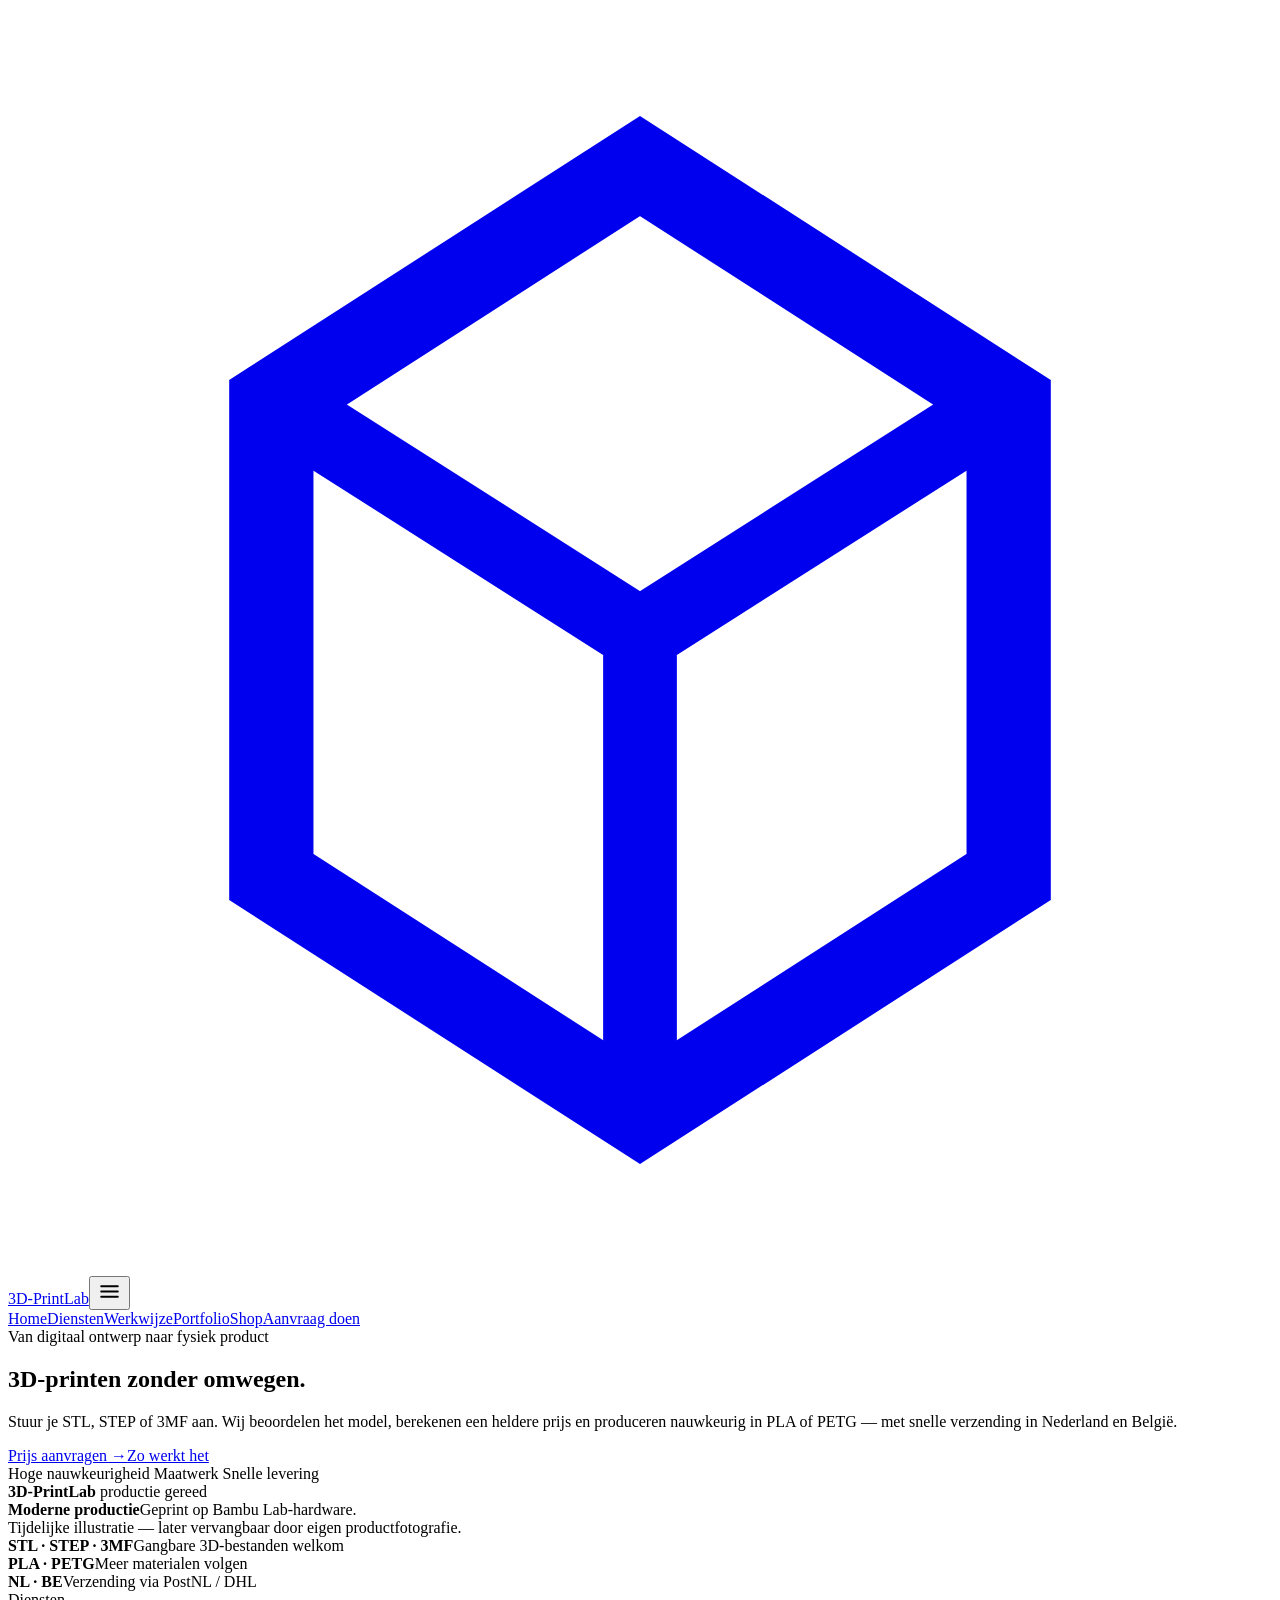
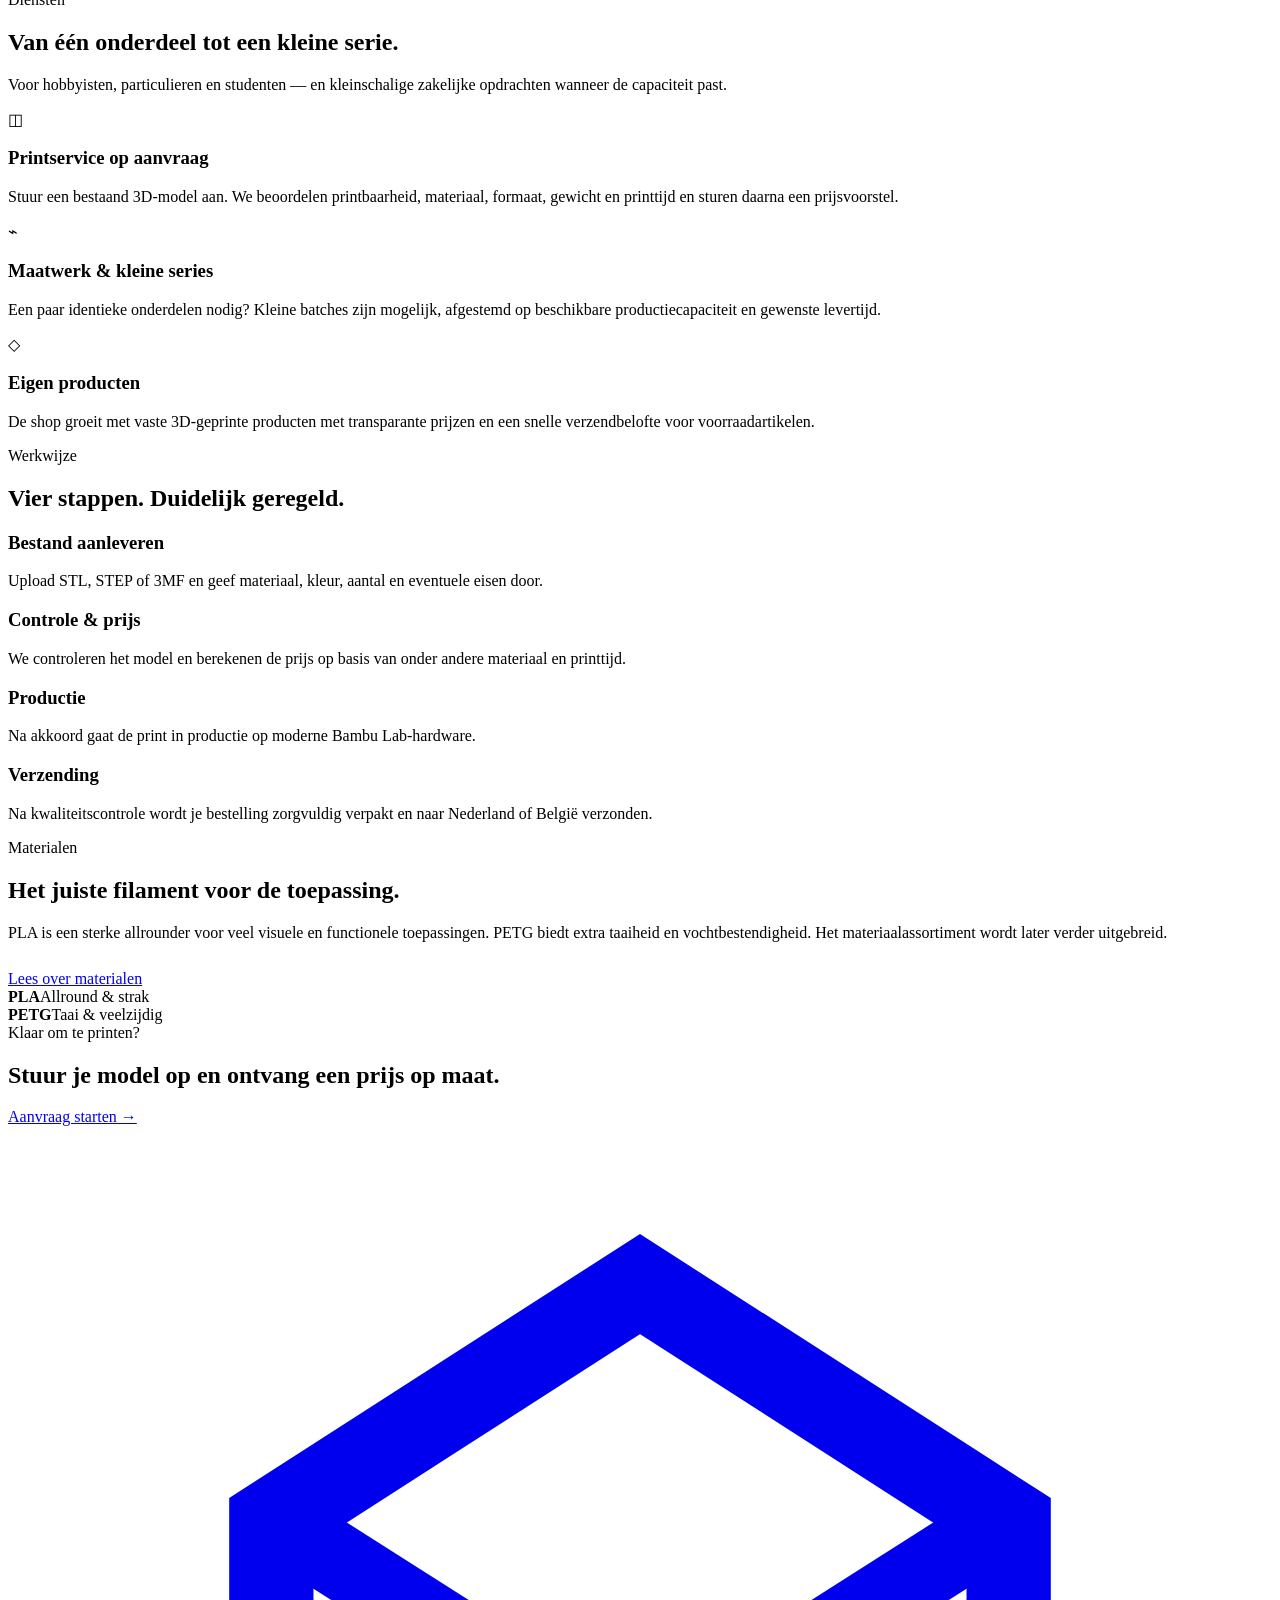
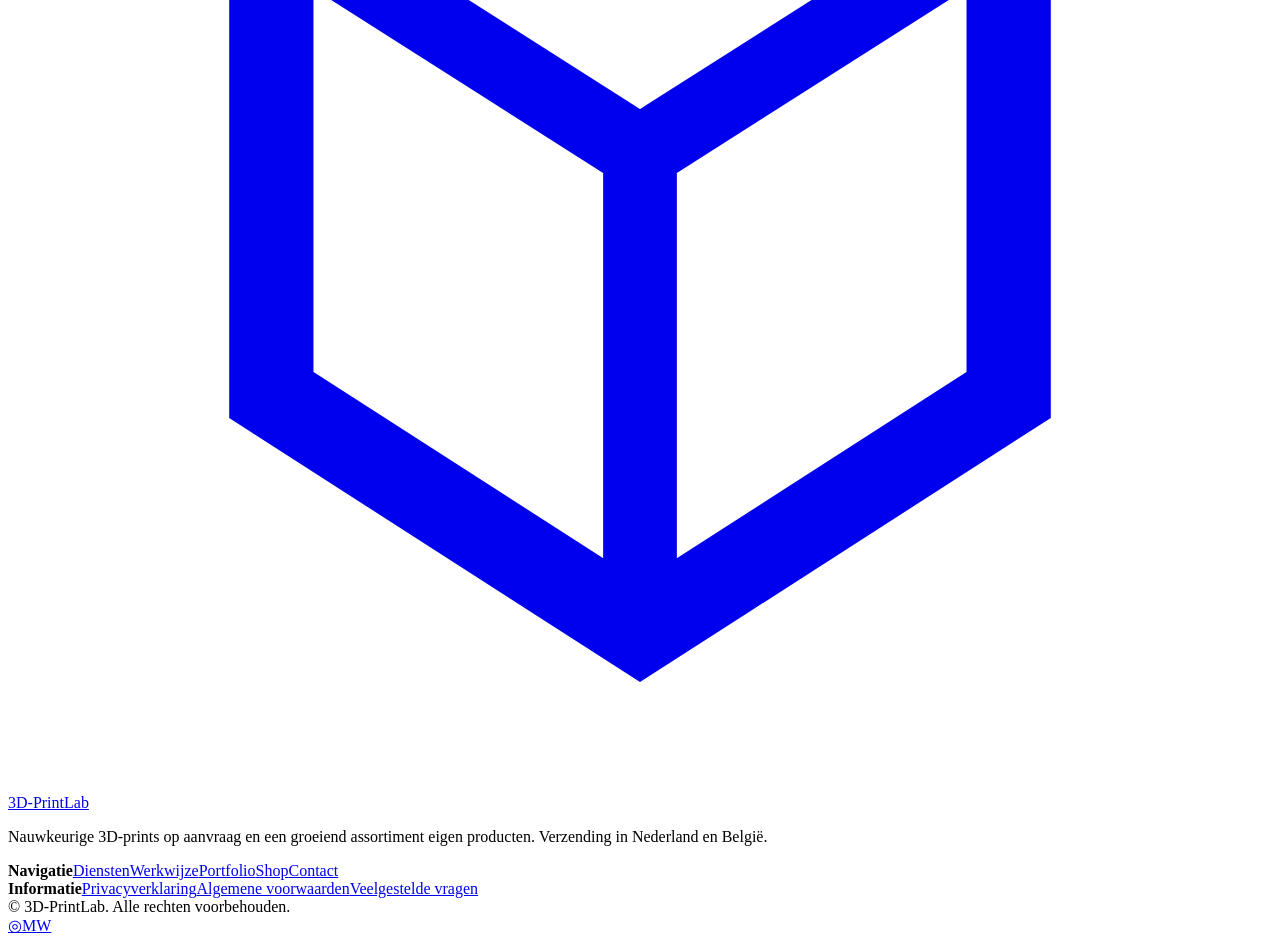
==== index.html @ fed38f51 "Add website files" ====
<!doctype html><html lang="nl"><head><meta charset="utf-8"><meta name="viewport" content="width=device-width,initial-scale=1"><title>3D-PrintLab | 3D printservice op maat</title><meta name="description" content="Nauwkeurige 3D-printservice voor STL, STEP en 3MF. Maatwerk, kleine series en snelle verzending in Nederland en België."><meta name="theme-color" content="#070b11"><meta property="og:title" content="3D-PrintLab | 3D printservice op maat"><meta property="og:description" content="Nauwkeurige 3D-printservice voor STL, STEP en 3MF. Maatwerk, kleine series en snelle verzending in Nederland en België."><meta property="og:type" content="website"><meta property="og:url" content="https://3d-printlab.nl/"><link rel="stylesheet" href="assets/style.css"><link rel="icon" href="assets/favicon.svg" type="image/svg+xml"></head><body><header class="site-header"><div class="container nav"><a class="brand" href="index.html" aria-label="3D-PrintLab home"><span class="brand-mark"><svg viewBox="0 0 24 24" fill="none"><path d="M5 7.5 12 3l7 4.5v9L12 21l-7-4.5v-9Z" stroke="currentColor" stroke-width="1.6"/><path d="m5.4 7.7 6.6 4.2 6.6-4.2M12 12v8.5" stroke="currentColor" stroke-width="1.4"/></svg></span><span>3D-PrintLab</span></a><button class="menu-btn" aria-label="Menu openen"><svg width="25" height="25" viewBox="0 0 24 24" fill="none"><path d="M4 7h16M4 12h16M4 17h16" stroke="currentColor" stroke-width="1.8" stroke-linecap="round"/></svg></button><nav class="nav-links"><a href="index.html" data-nav="home">Home</a><a href="diensten.html" data-nav="diensten">Diensten</a><a href="werkwijze.html" data-nav="werkwijze">Werkwijze</a><a href="portfolio.html" data-nav="portfolio">Portfolio</a><a href="shop.html" data-nav="shop">Shop</a><a href="contact.html" class="nav-cta" data-nav="contact">Aanvraag doen</a></nav></div></header><main><section class="hero"><div class="container hero-grid"><div class="hero-copy reveal"><span class="eyebrow">Van digitaal ontwerp naar fysiek product</span><h1><span class="gradient-text">3D-printen</span> zonder omwegen.</h1><p class="lead">Stuur je STL, STEP of 3MF aan. Wij beoordelen het model, berekenen een heldere prijs en produceren nauwkeurig in PLA of PETG — met snelle verzending in Nederland en België.</p><div class="actions"><a class="btn btn-primary" href="contact.html">Prijs aanvragen →</a><a class="btn btn-ghost" href="werkwijze.html">Zo werkt het</a></div><div class="hero-points"><span><i class="dot"></i> Hoge nauwkeurigheid</span><span><i class="dot"></i> Maatwerk</span><span><i class="dot"></i> Snelle levering</span></div></div><div class="hero-visual reveal"><div class="glow"></div><div class="machine-card"><div class="machine-top"><strong>3D-PrintLab</strong><span class="machine-status"><i class="dot"></i> productie gereed</span></div><div class="machine-window"><div class="gantry"></div><div class="toolhead"></div><div class="print-part"></div><div class="print-bed"></div></div></div><div class="machine-badge"><strong>Moderne productie</strong><span>Geprint op Bambu Lab-hardware.</span></div><span class="brand-note">Tijdelijke illustratie — later vervangbaar door eigen productfotografie.</span></div></div></section><section class="container"><div class="stats reveal"><div class="stat"><strong>STL · STEP · 3MF</strong><span>Gangbare 3D-bestanden welkom</span></div><div class="stat"><strong>PLA · PETG</strong><span>Meer materialen volgen</span></div><div class="stat"><strong>NL · BE</strong><span>Verzending via PostNL / DHL</span></div></div></section><section class="section"><div class="container"><div class="section-head reveal"><div><span class="eyebrow">Diensten</span><h2>Van één onderdeel tot een kleine serie.</h2></div><p>Voor hobbyisten, particulieren en studenten — en kleinschalige zakelijke opdrachten wanneer de capaciteit past.</p></div><div class="cards"><article class="card reveal"><div class="icon">◫</div><h3>Printservice op aanvraag</h3><p>Stuur een bestaand 3D-model aan. We beoordelen printbaarheid, materiaal, formaat, gewicht en printtijd en sturen daarna een prijsvoorstel.</p></article><article class="card reveal"><div class="icon">⌁</div><h3>Maatwerk & kleine series</h3><p>Een paar identieke onderdelen nodig? Kleine batches zijn mogelijk, afgestemd op beschikbare productiecapaciteit en gewenste levertijd.</p></article><article class="card reveal"><div class="icon">◇</div><h3>Eigen producten</h3><p>De shop groeit met vaste 3D-geprinte producten met transparante prijzen en een snelle verzendbelofte voor voorraadartikelen.</p></article></div></div></section><section class="section compact"><div class="container"><div class="section-head reveal"><div><span class="eyebrow">Werkwijze</span><h2>Vier stappen. Duidelijk geregeld.</h2></div></div><div class="steps"><div class="step reveal"><h3>Bestand aanleveren</h3><p>Upload STL, STEP of 3MF en geef materiaal, kleur, aantal en eventuele eisen door.</p></div><div class="step reveal"><h3>Controle & prijs</h3><p>We controleren het model en berekenen de prijs op basis van onder andere materiaal en printtijd.</p></div><div class="step reveal"><h3>Productie</h3><p>Na akkoord gaat de print in productie op moderne Bambu Lab-hardware.</p></div><div class="step reveal"><h3>Verzending</h3><p>Na kwaliteitscontrole wordt je bestelling zorgvuldig verpakt en naar Nederland of België verzonden.</p></div></div></div></section><section class="section"><div class="container material-stage"><div class="material-copy reveal"><span class="eyebrow">Materialen</span><h2>Het juiste filament voor de toepassing.</h2><p>PLA is een sterke allrounder voor veel visuele en functionele toepassingen. PETG biedt extra taaiheid en vochtbestendigheid. Het materiaalassortiment wordt later verder uitgebreid.</p><div class="actions" style="margin-top:28px"><a class="btn btn-ghost" href="diensten.html#materialen">Lees over materialen</a></div></div><div class="spools reveal"><div class="spool" style="--spool:#58c7ff"><div class="spool-ring"></div><div class="spool-label"><strong>PLA</strong><span>Allround & strak</span></div></div><div class="spool" style="--spool:#f3f6fa"><div class="spool-ring"></div><div class="spool-label"><strong>PETG</strong><span>Taai & veelzijdig</span></div></div></div></div></section><section class="section compact"><div class="container cta reveal"><div><span class="eyebrow">Klaar om te printen?</span><h2>Stuur je model op en ontvang een prijs op maat.</h2></div><div class="actions"><a class="btn btn-primary" href="contact.html">Aanvraag starten →</a></div></div></section></main><footer><div class="container"><div class="footer-grid"><div class="footer-brand"><a class="brand" href="index.html"><span class="brand-mark"><svg viewBox="0 0 24 24" fill="none"><path d="M5 7.5 12 3l7 4.5v9L12 21l-7-4.5v-9Z" stroke="currentColor" stroke-width="1.6"/><path d="m5.4 7.7 6.6 4.2 6.6-4.2M12 12v8.5" stroke="currentColor" stroke-width="1.4"/></svg></span><span>3D-PrintLab</span></a><p>Nauwkeurige 3D-prints op aanvraag en een groeiend assortiment eigen producten. Verzending in Nederland en België.</p></div><div class="footer-col"><strong>Navigatie</strong><a href="diensten.html">Diensten</a><a href="werkwijze.html">Werkwijze</a><a href="portfolio.html">Portfolio</a><a href="shop.html">Shop</a><a href="contact.html">Contact</a></div><div class="footer-col"><strong>Informatie</strong><a href="privacy.html">Privacyverklaring</a><a href="voorwaarden.html">Algemene voorwaarden</a><a href="contact.html#faq">Veelgestelde vragen</a></div></div><div class="footer-bottom"><span>© <span data-year></span> 3D-PrintLab. Alle rechten voorbehouden.</span><div class="socials"><a class="social" href="#" title="Instagram — later koppelen">◎</a><a class="social" href="#" title="Marktplaats — later koppelen">M</a><a class="social" href="#" data-whatsapp data-message="Hallo 3D-PrintLab, ik heb een vraag." title="WhatsApp">W</a></div></div></div></footer><script src="assets/app.js"></script><script>document.querySelector('[data-nav="home"]')?.classList.add('active');</script></body></html>
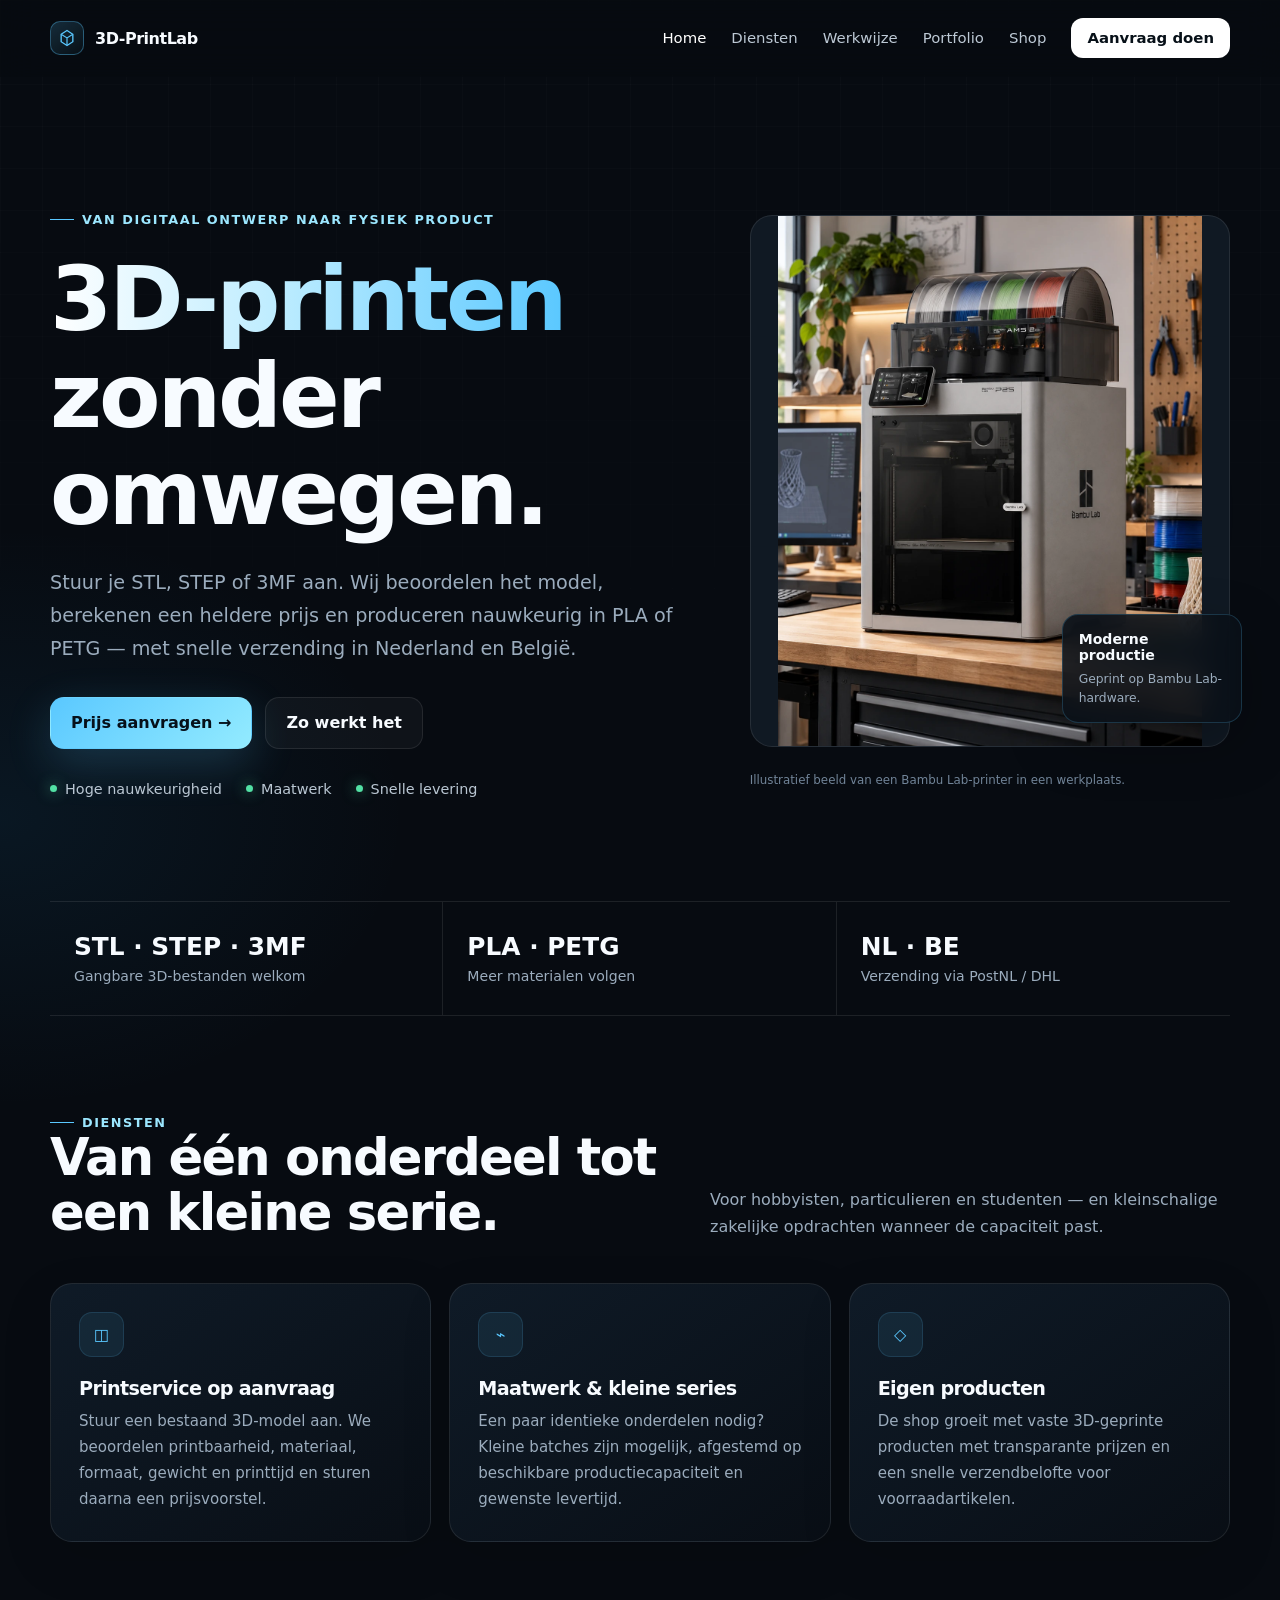
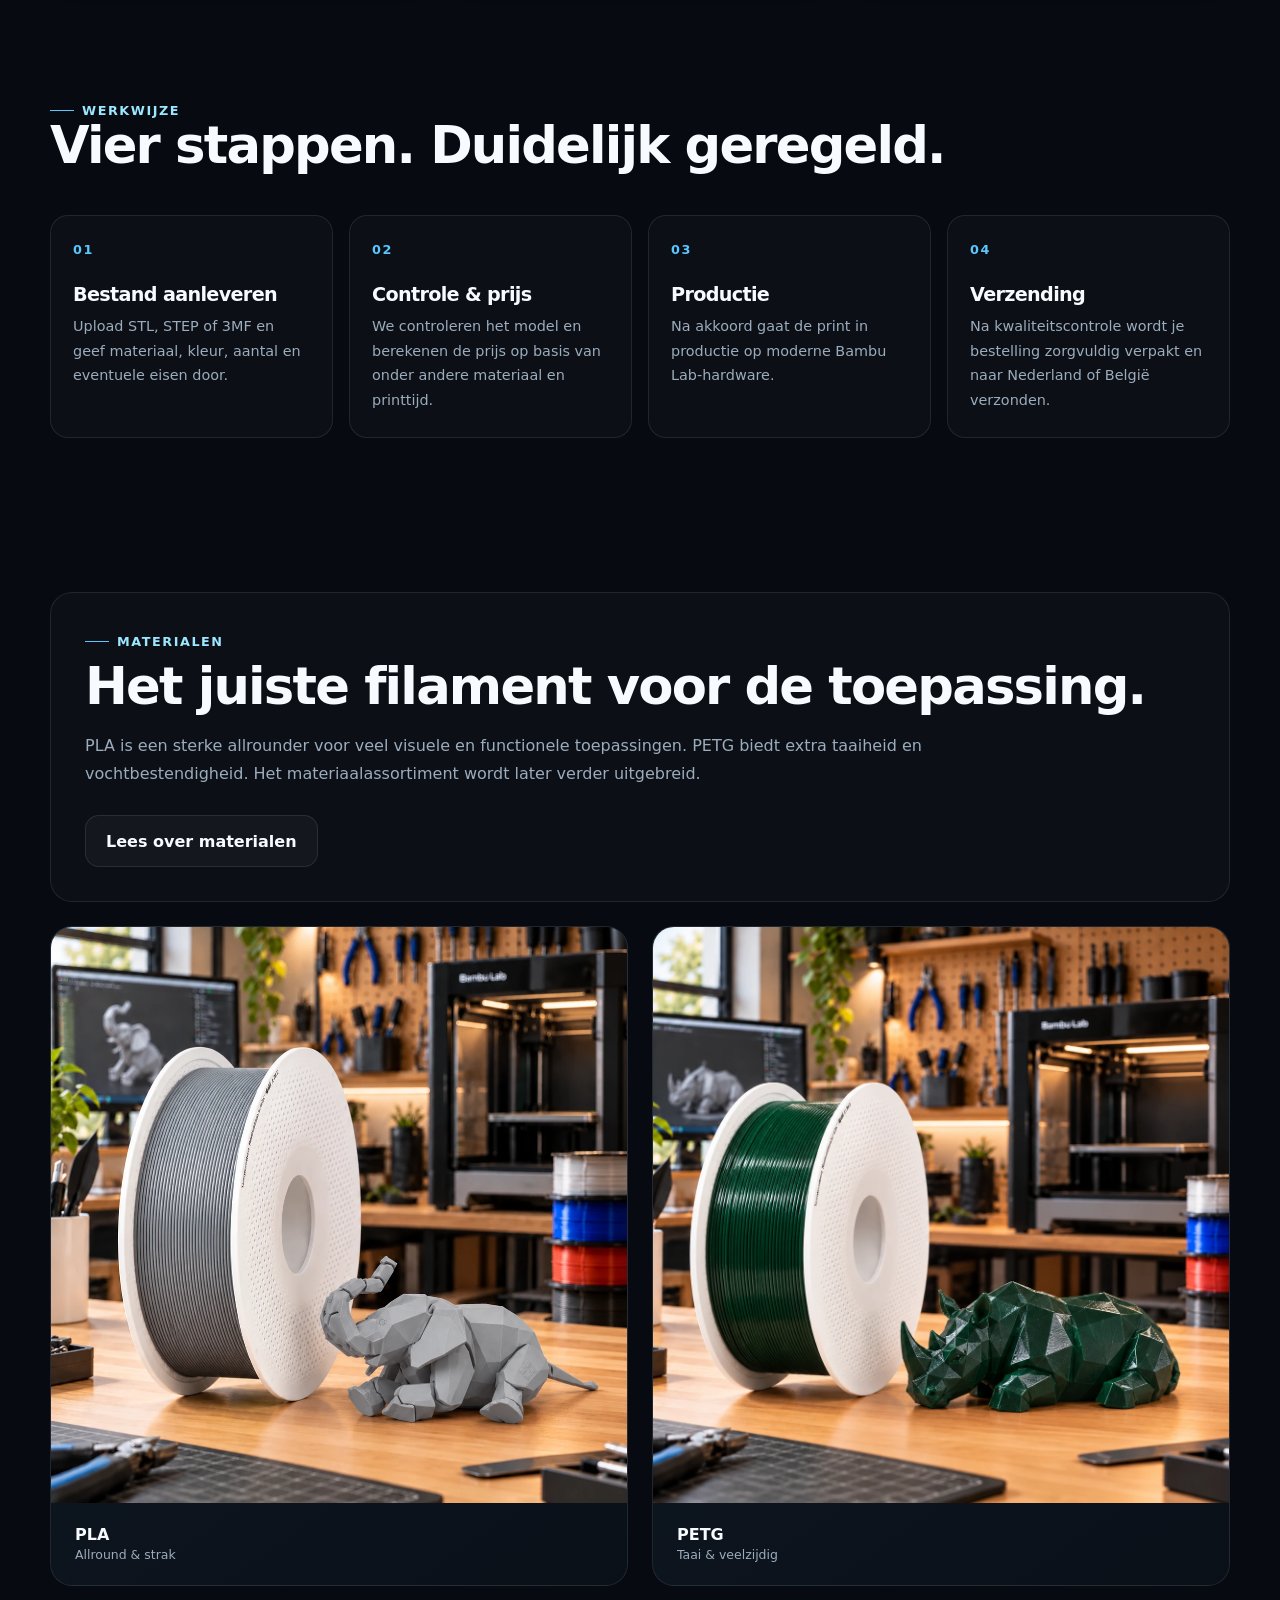
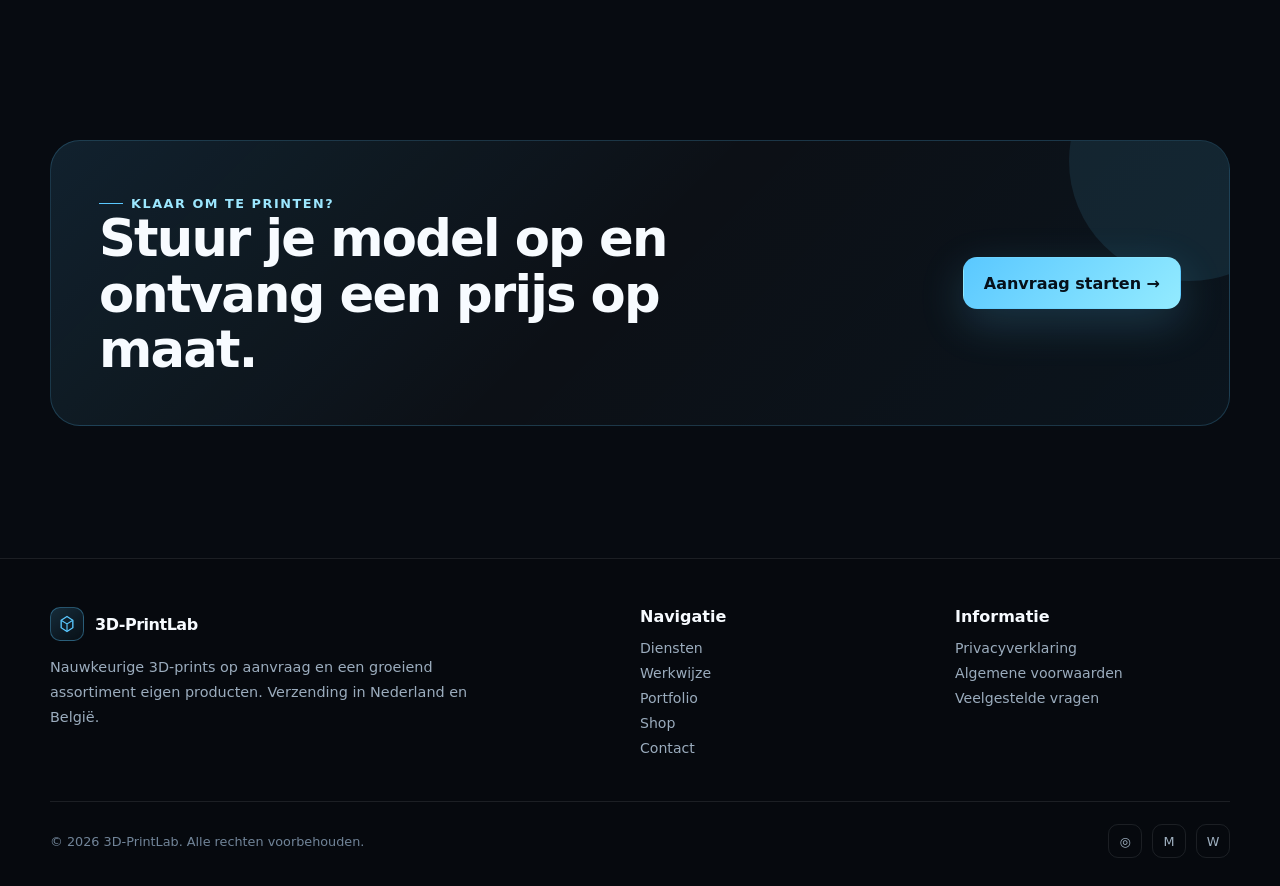
==== commit e219d871: "Gebruik gekozen workshopbeelden en plaats materiaalkaarten onder volle breedte" ====
--- a/index.html
+++ b/index.html
@@ -1 +1 @@
-<!doctype html><html lang="nl"><head><meta charset="utf-8"><meta name="viewport" content="width=device-width,initial-scale=1"><title>3D-PrintLab | 3D printservice op maat</title><meta name="description" content="Nauwkeurige 3D-printservice voor STL, STEP en 3MF. Maatwerk, kleine series en snelle verzending in Nederland en België."><meta name="theme-color" content="#070b11"><meta property="og:title" content="3D-PrintLab | 3D printservice op maat"><meta property="og:description" content="Nauwkeurige 3D-printservice voor STL, STEP en 3MF. Maatwerk, kleine series en snelle verzending in Nederland en België."><meta property="og:type" content="website"><meta property="og:url" content="https://3d-printlab.nl/"><link rel="stylesheet" href="assets/style.css"><link rel="icon" href="assets/favicon.svg" type="image/svg+xml"></head><body><header class="site-header"><div class="container nav"><a class="brand" href="index.html" aria-label="3D-PrintLab home"><span class="brand-mark"><svg viewBox="0 0 24 24" fill="none"><path d="M5 7.5 12 3l7 4.5v9L12 21l-7-4.5v-9Z" stroke="currentColor" stroke-width="1.6"/><path d="m5.4 7.7 6.6 4.2 6.6-4.2M12 12v8.5" stroke="currentColor" stroke-width="1.4"/></svg></span><span>3D-PrintLab</span></a><button class="menu-btn" aria-label="Menu openen"><svg width="25" height="25" viewBox="0 0 24 24" fill="none"><path d="M4 7h16M4 12h16M4 17h16" stroke="currentColor" stroke-width="1.8" stroke-linecap="round"/></svg></button><nav class="nav-links"><a href="index.html" data-nav="home">Home</a><a href="diensten.html" data-nav="diensten">Diensten</a><a href="werkwijze.html" data-nav="werkwijze">Werkwijze</a><a href="portfolio.html" data-nav="portfolio">Portfolio</a><a href="shop.html" data-nav="shop">Shop</a><a href="contact.html" class="nav-cta" data-nav="contact">Aanvraag doen</a></nav></div></header><main><section class="hero"><div class="container hero-grid"><div class="hero-copy reveal"><span class="eyebrow">Van digitaal ontwerp naar fysiek product</span><h1><span class="gradient-text">3D-printen</span> zonder omwegen.</h1><p class="lead">Stuur je STL, STEP of 3MF aan. Wij beoordelen het model, berekenen een heldere prijs en produceren nauwkeurig in PLA of PETG — met snelle verzending in Nederland en België.</p><div class="actions"><a class="btn btn-primary" href="contact.html">Prijs aanvragen →</a><a class="btn btn-ghost" href="werkwijze.html">Zo werkt het</a></div><div class="hero-points"><span><i class="dot"></i> Hoge nauwkeurigheid</span><span><i class="dot"></i> Maatwerk</span><span><i class="dot"></i> Snelle levering</span></div></div><div class="hero-visual reveal"><div class="glow"></div><div class="machine-card"><div class="machine-top"><strong>3D-PrintLab</strong><span class="machine-status"><i class="dot"></i> productie gereed</span></div><div class="machine-window"><div class="gantry"></div><div class="toolhead"></div><div class="print-part"></div><div class="print-bed"></div></div></div><div class="machine-badge"><strong>Moderne productie</strong><span>Geprint op Bambu Lab-hardware.</span></div><span class="brand-note">Tijdelijke illustratie — later vervangbaar door eigen productfotografie.</span></div></div></section><section class="container"><div class="stats reveal"><div class="stat"><strong>STL · STEP · 3MF</strong><span>Gangbare 3D-bestanden welkom</span></div><div class="stat"><strong>PLA · PETG</strong><span>Meer materialen volgen</span></div><div class="stat"><strong>NL · BE</strong><span>Verzending via PostNL / DHL</span></div></div></section><section class="section"><div class="container"><div class="section-head reveal"><div><span class="eyebrow">Diensten</span><h2>Van één onderdeel tot een kleine serie.</h2></div><p>Voor hobbyisten, particulieren en studenten — en kleinschalige zakelijke opdrachten wanneer de capaciteit past.</p></div><div class="cards"><article class="card reveal"><div class="icon">◫</div><h3>Printservice op aanvraag</h3><p>Stuur een bestaand 3D-model aan. We beoordelen printbaarheid, materiaal, formaat, gewicht en printtijd en sturen daarna een prijsvoorstel.</p></article><article class="card reveal"><div class="icon">⌁</div><h3>Maatwerk & kleine series</h3><p>Een paar identieke onderdelen nodig? Kleine batches zijn mogelijk, afgestemd op beschikbare productiecapaciteit en gewenste levertijd.</p></article><article class="card reveal"><div class="icon">◇</div><h3>Eigen producten</h3><p>De shop groeit met vaste 3D-geprinte producten met transparante prijzen en een snelle verzendbelofte voor voorraadartikelen.</p></article></div></div></section><section class="section compact"><div class="container"><div class="section-head reveal"><div><span class="eyebrow">Werkwijze</span><h2>Vier stappen. Duidelijk geregeld.</h2></div></div><div class="steps"><div class="step reveal"><h3>Bestand aanleveren</h3><p>Upload STL, STEP of 3MF en geef materiaal, kleur, aantal en eventuele eisen door.</p></div><div class="step reveal"><h3>Controle & prijs</h3><p>We controleren het model en berekenen de prijs op basis van onder andere materiaal en printtijd.</p></div><div class="step reveal"><h3>Productie</h3><p>Na akkoord gaat de print in productie op moderne Bambu Lab-hardware.</p></div><div class="step reveal"><h3>Verzending</h3><p>Na kwaliteitscontrole wordt je bestelling zorgvuldig verpakt en naar Nederland of België verzonden.</p></div></div></div></section><section class="section"><div class="container material-stage"><div class="material-copy reveal"><span class="eyebrow">Materialen</span><h2>Het juiste filament voor de toepassing.</h2><p>PLA is een sterke allrounder voor veel visuele en functionele toepassingen. PETG biedt extra taaiheid en vochtbestendigheid. Het materiaalassortiment wordt later verder uitgebreid.</p><div class="actions" style="margin-top:28px"><a class="btn btn-ghost" href="diensten.html#materialen">Lees over materialen</a></div></div><div class="spools reveal"><div class="spool" style="--spool:#58c7ff"><div class="spool-ring"></div><div class="spool-label"><strong>PLA</strong><span>Allround & strak</span></div></div><div class="spool" style="--spool:#f3f6fa"><div class="spool-ring"></div><div class="spool-label"><strong>PETG</strong><span>Taai & veelzijdig</span></div></div></div></div></section><section class="section compact"><div class="container cta reveal"><div><span class="eyebrow">Klaar om te printen?</span><h2>Stuur je model op en ontvang een prijs op maat.</h2></div><div class="actions"><a class="btn btn-primary" href="contact.html">Aanvraag starten →</a></div></div></section></main><footer><div class="container"><div class="footer-grid"><div class="footer-brand"><a class="brand" href="index.html"><span class="brand-mark"><svg viewBox="0 0 24 24" fill="none"><path d="M5 7.5 12 3l7 4.5v9L12 21l-7-4.5v-9Z" stroke="currentColor" stroke-width="1.6"/><path d="m5.4 7.7 6.6 4.2 6.6-4.2M12 12v8.5" stroke="currentColor" stroke-width="1.4"/></svg></span><span>3D-PrintLab</span></a><p>Nauwkeurige 3D-prints op aanvraag en een groeiend assortiment eigen producten. Verzending in Nederland en België.</p></div><div class="footer-col"><strong>Navigatie</strong><a href="diensten.html">Diensten</a><a href="werkwijze.html">Werkwijze</a><a href="portfolio.html">Portfolio</a><a href="shop.html">Shop</a><a href="contact.html">Contact</a></div><div class="footer-col"><strong>Informatie</strong><a href="privacy.html">Privacyverklaring</a><a href="voorwaarden.html">Algemene voorwaarden</a><a href="contact.html#faq">Veelgestelde vragen</a></div></div><div class="footer-bottom"><span>© <span data-year></span> 3D-PrintLab. Alle rechten voorbehouden.</span><div class="socials"><a class="social" href="#" title="Instagram — later koppelen">◎</a><a class="social" href="#" title="Marktplaats — later koppelen">M</a><a class="social" href="#" data-whatsapp data-message="Hallo 3D-PrintLab, ik heb een vraag." title="WhatsApp">W</a></div></div></div></footer><script src="assets/app.js"></script><script>document.querySelector('[data-nav="home"]')?.classList.add('active');</script></body></html>+<!doctype html><html lang="nl"><head><meta charset="utf-8"><meta name="viewport" content="width=device-width,initial-scale=1"><title>3D-PrintLab | 3D printservice op maat</title><meta name="description" content="Nauwkeurige 3D-printservice voor STL, STEP en 3MF. Maatwerk, kleine series en snelle verzending in Nederland en België."><meta name="theme-color" content="#070b11"><meta property="og:title" content="3D-PrintLab | 3D printservice op maat"><meta property="og:description" content="Nauwkeurige 3D-printservice voor STL, STEP en 3MF. Maatwerk, kleine series en snelle verzending in Nederland en België."><meta property="og:type" content="website"><meta property="og:url" content="https://3d-printlab.nl/"><link rel="stylesheet" href="assets/style.css"><link rel="icon" href="assets/favicon.svg" type="image/svg+xml"></head><body><header class="site-header"><div class="container nav"><a class="brand" href="index.html" aria-label="3D-PrintLab home"><span class="brand-mark"><svg viewBox="0 0 24 24" fill="none"><path d="M5 7.5 12 3l7 4.5v9L12 21l-7-4.5v-9Z" stroke="currentColor" stroke-width="1.6"/><path d="m5.4 7.7 6.6 4.2 6.6-4.2M12 12v8.5" stroke="currentColor" stroke-width="1.4"/></svg></span><span>3D-PrintLab</span></a><button class="menu-btn" aria-label="Menu openen"><svg width="25" height="25" viewBox="0 0 24 24" fill="none"><path d="M4 7h16M4 12h16M4 17h16" stroke="currentColor" stroke-width="1.8" stroke-linecap="round"/></svg></button><nav class="nav-links"><a href="index.html" data-nav="home">Home</a><a href="diensten.html" data-nav="diensten">Diensten</a><a href="werkwijze.html" data-nav="werkwijze">Werkwijze</a><a href="portfolio.html" data-nav="portfolio">Portfolio</a><a href="shop.html" data-nav="shop">Shop</a><a href="contact.html" class="nav-cta" data-nav="contact">Aanvraag doen</a></nav></div></header><main><section class="hero"><div class="container hero-grid"><div class="hero-copy reveal"><span class="eyebrow">Van digitaal ontwerp naar fysiek product</span><h1><span class="gradient-text">3D-printen</span> zonder omwegen.</h1><p class="lead">Stuur je STL, STEP of 3MF aan. Wij beoordelen het model, berekenen een heldere prijs en produceren nauwkeurig in PLA of PETG — met snelle verzending in Nederland en België.</p><div class="actions"><a class="btn btn-primary" href="contact.html">Prijs aanvragen →</a><a class="btn btn-ghost" href="werkwijze.html">Zo werkt het</a></div><div class="hero-points"><span><i class="dot"></i> Hoge nauwkeurigheid</span><span><i class="dot"></i> Maatwerk</span><span><i class="dot"></i> Snelle levering</span></div></div><div class="hero-visual reveal"><div class="glow"></div><figure class="printer-photo"><img src="assets/printer-workshop.webp" alt="Bambu Lab-printer in een werkplaats" width="1122" height="1402" fetchpriority="high"></figure><div class="machine-badge"><strong>Moderne productie</strong><span>Geprint op Bambu Lab-hardware.</span></div><span class="brand-note">Illustratief beeld van een Bambu Lab-printer in een werkplaats.</span></div></div></section><section class="container"><div class="stats reveal"><div class="stat"><strong>STL · STEP · 3MF</strong><span>Gangbare 3D-bestanden welkom</span></div><div class="stat"><strong>PLA · PETG</strong><span>Meer materialen volgen</span></div><div class="stat"><strong>NL · BE</strong><span>Verzending via PostNL / DHL</span></div></div></section><section class="section"><div class="container"><div class="section-head reveal"><div><span class="eyebrow">Diensten</span><h2>Van één onderdeel tot een kleine serie.</h2></div><p>Voor hobbyisten, particulieren en studenten — en kleinschalige zakelijke opdrachten wanneer de capaciteit past.</p></div><div class="cards"><article class="card reveal"><div class="icon">◫</div><h3>Printservice op aanvraag</h3><p>Stuur een bestaand 3D-model aan. We beoordelen printbaarheid, materiaal, formaat, gewicht en printtijd en sturen daarna een prijsvoorstel.</p></article><article class="card reveal"><div class="icon">⌁</div><h3>Maatwerk & kleine series</h3><p>Een paar identieke onderdelen nodig? Kleine batches zijn mogelijk, afgestemd op beschikbare productiecapaciteit en gewenste levertijd.</p></article><article class="card reveal"><div class="icon">◇</div><h3>Eigen producten</h3><p>De shop groeit met vaste 3D-geprinte producten met transparante prijzen en een snelle verzendbelofte voor voorraadartikelen.</p></article></div></div></section><section class="section compact"><div class="container"><div class="section-head reveal"><div><span class="eyebrow">Werkwijze</span><h2>Vier stappen. Duidelijk geregeld.</h2></div></div><div class="steps"><div class="step reveal"><h3>Bestand aanleveren</h3><p>Upload STL, STEP of 3MF en geef materiaal, kleur, aantal en eventuele eisen door.</p></div><div class="step reveal"><h3>Controle & prijs</h3><p>We controleren het model en berekenen de prijs op basis van onder andere materiaal en printtijd.</p></div><div class="step reveal"><h3>Productie</h3><p>Na akkoord gaat de print in productie op moderne Bambu Lab-hardware.</p></div><div class="step reveal"><h3>Verzending</h3><p>Na kwaliteitscontrole wordt je bestelling zorgvuldig verpakt en naar Nederland of België verzonden.</p></div></div></div></section><section class="section"><div class="container material-stage"><div class="material-copy reveal"><span class="eyebrow">Materialen</span><h2>Het juiste filament voor de toepassing.</h2><p>PLA is een sterke allrounder voor veel visuele en functionele toepassingen. PETG biedt extra taaiheid en vochtbestendigheid. Het materiaalassortiment wordt later verder uitgebreid.</p><div class="actions" style="margin-top:28px"><a class="btn btn-ghost" href="diensten.html#materialen">Lees over materialen</a></div></div><div class="spools reveal"><div class="spool" style="--spool:#58c7ff"><img class="filament-photo" src="assets/pla-workshop.webp" alt="Grijze PLA-filamentrol met een geprinte olifant in een werkplaats" width="1148" height="1370" loading="lazy"><div class="spool-label"><strong>PLA</strong><span>Allround & strak</span></div></div><div class="spool" style="--spool:#f3f6fa"><img class="filament-photo" src="assets/petg-workshop.webp" alt="Donkergroene PETG-filamentrol met een geprinte neushoorn in een werkplaats" width="1312" height="1199" loading="lazy"><div class="spool-label"><strong>PETG</strong><span>Taai & veelzijdig</span></div></div></div></div></section><section class="section compact"><div class="container cta reveal"><div><span class="eyebrow">Klaar om te printen?</span><h2>Stuur je model op en ontvang een prijs op maat.</h2></div><div class="actions"><a class="btn btn-primary" href="contact.html">Aanvraag starten →</a></div></div></section></main><footer><div class="container"><div class="footer-grid"><div class="footer-brand"><a class="brand" href="index.html"><span class="brand-mark"><svg viewBox="0 0 24 24" fill="none"><path d="M5 7.5 12 3l7 4.5v9L12 21l-7-4.5v-9Z" stroke="currentColor" stroke-width="1.6"/><path d="m5.4 7.7 6.6 4.2 6.6-4.2M12 12v8.5" stroke="currentColor" stroke-width="1.4"/></svg></span><span>3D-PrintLab</span></a><p>Nauwkeurige 3D-prints op aanvraag en een groeiend assortiment eigen producten. Verzending in Nederland en België.</p></div><div class="footer-col"><strong>Navigatie</strong><a href="diensten.html">Diensten</a><a href="werkwijze.html">Werkwijze</a><a href="portfolio.html">Portfolio</a><a href="shop.html">Shop</a><a href="contact.html">Contact</a></div><div class="footer-col"><strong>Informatie</strong><a href="privacy.html">Privacyverklaring</a><a href="voorwaarden.html">Algemene voorwaarden</a><a href="contact.html#faq">Veelgestelde vragen</a></div></div><div class="footer-bottom"><span>© <span data-year></span> 3D-PrintLab. Alle rechten voorbehouden.</span><div class="socials"><a class="social" href="#" title="Instagram — later koppelen">◎</a><a class="social" href="#" title="Marktplaats — later koppelen">M</a><a class="social" href="#" data-whatsapp data-message="Hallo 3D-PrintLab, ik heb een vraag." title="WhatsApp">W</a></div></div></div></footer><script src="assets/app.js"></script><script>document.querySelector('[data-nav="home"]')?.classList.add('active');</script></body></html>
--- a/assets/style.css
+++ b/assets/style.css
@@ -0,0 +1,12 @@
+:root{--bg:#070b11;--bg2:#0d141e;--panel:#101923;--line:rgba(255,255,255,.09);--text:#f7fbff;--muted:#9bacbd;--blue:#5ac8ff;--blue2:#9ce7ff;--green:#52e0a4;--max:1180px;--radius:22px}*{box-sizing:border-box}html{scroll-behavior:smooth}body{margin:0;background:radial-gradient(900px 500px at 85% -10%,rgba(90,200,255,.14),transparent 60%),radial-gradient(700px 500px at 0 20%,rgba(29,130,190,.10),transparent 58%),var(--bg);color:var(--text);font-family:Inter,ui-sans-serif,system-ui,-apple-system,BlinkMacSystemFont,"Segoe UI",sans-serif;-webkit-font-smoothing:antialiased;overflow-x:hidden}body:before{content:"";position:fixed;inset:0;pointer-events:none;background-image:linear-gradient(rgba(255,255,255,.018) 1px,transparent 1px),linear-gradient(90deg,rgba(255,255,255,.018) 1px,transparent 1px);background-size:42px 42px;mask-image:linear-gradient(to bottom,#000,transparent 90%);z-index:-1}a{color:inherit;text-decoration:none}button,input,textarea,select{font:inherit}.container{width:min(calc(100% - 40px),var(--max));margin:auto}.section{padding:92px 0}.compact{padding:62px 0}.site-header{position:sticky;top:0;z-index:50;background:rgba(7,11,17,.76);backdrop-filter:blur(18px);border-bottom:1px solid transparent;transition:.2s}.site-header.scrolled{border-color:var(--line);background:rgba(7,11,17,.92)}.nav{height:76px;display:flex;align-items:center;justify-content:space-between;gap:24px}.brand{display:flex;align-items:center;gap:11px;font-weight:900;letter-spacing:-.03em}.brand-mark{width:34px;height:34px;border:1px solid rgba(90,200,255,.35);border-radius:10px;display:grid;place-items:center;background:linear-gradient(145deg,rgba(90,200,255,.18),rgba(90,200,255,.03));color:var(--blue)}.brand-mark svg{width:20px;height:20px}.nav-links{display:flex;align-items:center;gap:25px}.nav-links a{font-size:.93rem;color:#bdc9d5}.nav-links a:hover,.nav-links a.active{color:#fff}.nav-cta{padding:11px 16px;border-radius:12px;background:#fff;color:#071018!important;font-weight:800}.menu-btn{display:none;background:none;border:0;color:#fff}.eyebrow{display:inline-flex;align-items:center;gap:8px;color:var(--blue2);font-size:.8rem;font-weight:800;letter-spacing:.12em;text-transform:uppercase}.eyebrow:before{content:"";width:24px;height:1px;background:var(--blue)}h1,h2,h3{margin:0;line-height:1.08;letter-spacing:-.035em}h1{font-size:clamp(3rem,7vw,6.7rem)}h2{font-size:clamp(2.1rem,4vw,4.1rem)}h3{font-size:1.2rem}p{margin:0;line-height:1.72;color:var(--muted)}.lead{font-size:clamp(1.05rem,1.5vw,1.25rem);max-width:760px}.gradient-text{background:linear-gradient(90deg,#fff,#bcecff 45%,var(--blue));-webkit-background-clip:text;background-clip:text;color:transparent}.hero{padding:88px 0 64px;min-height:calc(100vh - 76px);display:flex;align-items:center}.hero-grid{display:grid;grid-template-columns:1.15fr .85fr;gap:50px;align-items:center}.hero-copy .eyebrow{margin-bottom:24px}.hero-copy h1{margin-bottom:24px}.hero-copy .lead{margin-bottom:32px}.actions{display:flex;gap:13px;flex-wrap:wrap}.btn{min-height:52px;padding:0 20px;border-radius:14px;border:1px solid transparent;display:inline-flex;align-items:center;justify-content:center;gap:10px;font-weight:800;transition:.25s}.btn-primary{background:linear-gradient(135deg,var(--blue),#93ebff);color:#06101a;box-shadow:0 14px 45px rgba(90,200,255,.2)}.btn-primary:hover{transform:translateY(-2px);box-shadow:0 18px 55px rgba(90,200,255,.3)}.btn-ghost{border-color:var(--line);background:rgba(255,255,255,.035)}.btn-ghost:hover{border-color:rgba(90,200,255,.4);background:rgba(90,200,255,.06)}.hero-points{display:flex;gap:24px;flex-wrap:wrap;margin-top:32px}.hero-points span{display:flex;align-items:center;gap:8px;color:#bac7d3;font-size:.9rem}.dot{width:7px;height:7px;border-radius:50%;background:var(--green);box-shadow:0 0 14px rgba(82,224,164,.7)}.hero-visual{position:relative;min-height:530px}.glow{position:absolute;inset:8% 3% 4% 10%;border-radius:50%;background:radial-gradient(circle,rgba(90,200,255,.22),rgba(90,200,255,.03) 45%,transparent 68%);filter:blur(20px);animation:pulse 5s ease-in-out infinite}.machine-card{position:absolute;inset:34px 0 30px 40px;border:1px solid rgba(255,255,255,.11);border-radius:32px;background:linear-gradient(145deg,rgba(20,32,45,.97),rgba(8,14,22,.94));box-shadow:0 30px 70px rgba(0,0,0,.28);overflow:hidden;transform:perspective(1100px) rotateY(-7deg) rotateX(2deg)}.machine-top{height:64px;border-bottom:1px solid var(--line);display:flex;align-items:center;justify-content:space-between;padding:0 22px}.machine-status{display:flex;align-items:center;gap:9px;font-size:.8rem;color:#cbd7e0}.machine-window{position:absolute;left:40px;right:40px;top:98px;bottom:46px;border:1px solid rgba(255,255,255,.1);border-radius:18px;background:linear-gradient(160deg,#0b121a,#0a0f15);overflow:hidden}.machine-window:after{content:"";position:absolute;inset:0;background:linear-gradient(115deg,transparent 25%,rgba(255,255,255,.055) 42%,transparent 58%);transform:translateX(-100%);animation:sheen 6s infinite}.gantry{position:absolute;left:16%;right:16%;top:24%;height:10px;border-radius:10px;background:#263747;box-shadow:0 0 0 1px #304459}.toolhead{position:absolute;top:22%;left:48%;width:46px;height:62px;border-radius:9px;background:linear-gradient(#22384b,#111d29);border:1px solid #35546a;animation:printhead 4s ease-in-out infinite}.toolhead:after{content:"";position:absolute;left:19px;bottom:-18px;width:7px;height:19px;background:linear-gradient(#b9c7d1,#587080);clip-path:polygon(30% 0,70% 0,100% 100%,0 100%)}.print-bed{position:absolute;left:16%;right:16%;bottom:18%;height:14px;background:#1c2a34;border:1px solid #3b5668;border-radius:6px}.print-part{position:absolute;left:34%;right:34%;bottom:calc(18% + 15px);height:70px;background:repeating-linear-gradient(to bottom,#5ecfff 0 2px,#2697d1 2px 4px);clip-path:polygon(20% 0,80% 0,100% 100%,0 100%);filter:drop-shadow(0 0 14px rgba(90,200,255,.18))}.machine-badge{position:absolute;right:-12px;bottom:64px;width:180px;padding:16px;border:1px solid rgba(90,200,255,.2);border-radius:16px;background:rgba(10,17,25,.88);backdrop-filter:blur(14px);box-shadow:0 20px 55px rgba(0,0,0,.28)}.machine-badge strong{display:block;font-size:.88rem;margin-bottom:5px}.machine-badge span{font-size:.77rem;color:var(--muted)}.brand-note{position:absolute;left:0;bottom:0;font-size:.74rem;color:#718498}.stats{display:grid;grid-template-columns:repeat(3,1fr);border-top:1px solid var(--line);border-bottom:1px solid var(--line)}.stat{padding:30px 24px;border-right:1px solid var(--line)}.stat:last-child{border-right:0}.stat strong{font-size:1.55rem;display:block;margin-bottom:5px}.stat span{color:var(--muted);font-size:.88rem}.section-head{display:flex;justify-content:space-between;align-items:end;gap:32px;margin-bottom:42px}.section-head p{max-width:520px}.cards{display:grid;grid-template-columns:repeat(3,1fr);gap:18px}.card,.feature,.contact-panel,.form-panel{border:1px solid var(--line);border-radius:var(--radius);background:linear-gradient(145deg,rgba(17,29,42,.88),rgba(10,15,22,.88));padding:28px;box-shadow:0 18px 50px rgba(0,0,0,.13)}.card{transition:.25s}.card:hover{transform:translateY(-5px);border-color:rgba(90,200,255,.22)}.icon{width:45px;height:45px;border-radius:13px;display:grid;place-items:center;margin-bottom:22px;background:rgba(90,200,255,.09);border:1px solid rgba(90,200,255,.14);color:var(--blue)}.card h3,.feature h3{margin-bottom:10px}.card p,.feature p{font-size:.94rem}.steps{display:grid;grid-template-columns:repeat(4,1fr);gap:16px;counter-reset:steps}.step{position:relative;padding:26px 22px 24px;border:1px solid var(--line);border-radius:18px;background:rgba(255,255,255,.025)}.step:before{counter-increment:steps;content:"0" counter(steps);display:block;color:var(--blue);font-weight:900;font-size:.8rem;letter-spacing:.12em;margin-bottom:28px}.step h3{margin-bottom:8px}.step p{font-size:.9rem}.material-stage{display:grid;grid-template-columns:1fr 1fr;gap:28px}.material-copy{padding:34px;border:1px solid var(--line);border-radius:var(--radius);background:rgba(255,255,255,.025)}.material-copy h2{margin:10px 0 18px}.spools{display:grid;grid-template-columns:1fr 1fr;gap:16px}.spool{min-height:210px;border:1px solid var(--line);border-radius:22px;position:relative;overflow:hidden;background:linear-gradient(145deg,#101a26,#0a1018);display:grid;place-items:center}.spool-ring{width:130px;height:130px;border-radius:50%;border:25px solid var(--spool);box-shadow:inset 0 0 0 9px rgba(0,0,0,.35),0 16px 40px rgba(0,0,0,.35)}.spool-ring:after{content:"";display:block;width:45px;height:45px;border-radius:50%;background:#091019;margin:17px}.spool-label{position:absolute;left:18px;bottom:16px}.spool-label strong{display:block}.spool-label span{font-size:.78rem;color:var(--muted)}.cta{position:relative;overflow:hidden;border:1px solid rgba(90,200,255,.2);border-radius:30px;padding:48px;background:linear-gradient(135deg,rgba(90,200,255,.12),rgba(255,255,255,.025) 48%,rgba(90,200,255,.05));display:flex;align-items:center;justify-content:space-between;gap:32px}.cta:after{content:"";position:absolute;width:240px;height:240px;border-radius:50%;right:-80px;top:-100px;background:rgba(90,200,255,.1)}.cta h2{font-size:clamp(2rem,4vw,3.5rem);max-width:700px}.cta .actions{position:relative;z-index:2}.page-hero{padding:100px 0 58px}.page-hero h1{font-size:clamp(2.8rem,6vw,5.5rem);margin:14px 0 24px}.page-hero p{max-width:720px;font-size:1.08rem}.feature-grid{display:grid;grid-template-columns:repeat(2,1fr);gap:18px}.portfolio-grid{display:grid;grid-template-columns:repeat(12,1fr);gap:16px}.project{min-height:320px;border-radius:22px;border:1px solid var(--line);position:relative;overflow:hidden;background:linear-gradient(145deg,#101a27,#0b1118)}.project.large{grid-column:span 7}.project.small{grid-column:span 5}.project-art{position:absolute;inset:0;display:grid;place-items:center}.project-shape{width:42%;aspect-ratio:1;border-radius:24% 44% 28% 38%;background:linear-gradient(145deg,rgba(90,200,255,.55),rgba(23,135,197,.10));box-shadow:0 0 80px rgba(90,200,255,.15);transform:rotate(28deg)}.project-info{position:absolute;left:0;right:0;bottom:0;padding:28px;background:linear-gradient(transparent,rgba(5,9,14,.95))}.project-info span{font-size:.78rem;color:var(--blue);text-transform:uppercase;letter-spacing:.1em;font-weight:800}.project-info h3{margin-top:6px}.products{display:grid;grid-template-columns:repeat(3,1fr);gap:18px}.product-card{border:1px solid var(--line);border-radius:22px;overflow:hidden;background:var(--panel)}.product-img{aspect-ratio:1.2;background:linear-gradient(145deg,#152333,#0a1018);display:grid;place-items:center;position:relative}.product-cube{width:100px;height:100px;border:1px solid rgba(90,200,255,.45);background:rgba(90,200,255,.08);transform:rotate(30deg) skewY(-8deg);box-shadow:25px 25px 55px rgba(0,0,0,.4)}.pill{position:absolute;left:16px;top:16px;padding:7px 10px;border-radius:999px;background:rgba(0,0,0,.5);font-size:.72rem;color:#d6e3ec;border:1px solid var(--line)}.product-body{padding:22px}.product-body h3{margin-bottom:7px}.product-body p{font-size:.9rem;margin-bottom:18px}.product-row{display:flex;justify-content:space-between;align-items:center}.price{font-size:1.18rem;font-weight:900}.form-wrap{display:grid;grid-template-columns:.8fr 1.2fr;gap:26px}.contact-panel h2{font-size:2rem;margin:12px 0 16px}.contact-list{margin-top:26px;display:grid;gap:12px}.contact-item{display:flex;gap:12px;align-items:flex-start;padding:14px;border:1px solid var(--line);border-radius:14px}.contact-item strong{display:block;font-size:.9rem}.contact-item span{font-size:.82rem;color:var(--muted)}.form-grid{display:grid;grid-template-columns:1fr 1fr;gap:14px}.field{display:grid;gap:8px}.field.full{grid-column:1/-1}label{font-size:.82rem;color:#c7d3df;font-weight:700}input,textarea,select{width:100%;border:1px solid var(--line);border-radius:13px;background:#0a1018;color:#fff;padding:14px 15px;outline:none;transition:.2s}input:focus,textarea:focus,select:focus{border-color:rgba(90,200,255,.5);box-shadow:0 0 0 3px rgba(90,200,255,.07)}textarea{min-height:140px;resize:vertical}.file-drop{border:1px dashed rgba(90,200,255,.28);border-radius:14px;padding:20px;background:rgba(90,200,255,.035)}.file-drop small{display:block;color:var(--muted);margin-top:6px}.form-note{font-size:.8rem;color:#8193a5;margin-top:13px}.alert{margin-top:14px;padding:13px 15px;border-radius:12px;font-size:.85rem;display:none}.alert.show{display:block}.alert.info{background:rgba(90,200,255,.08);border:1px solid rgba(90,200,255,.2);color:#cbeeff}.faq{display:grid;gap:12px}.faq-item{border:1px solid var(--line);border-radius:16px;background:rgba(255,255,255,.02);overflow:hidden}.faq-btn{width:100%;border:0;background:transparent;color:#fff;text-align:left;padding:20px;display:flex;justify-content:space-between;font-weight:800}.faq-answer{max-height:0;overflow:hidden;transition:max-height .35s}.faq-answer p{padding:0 20px 20px}.faq-item.open .faq-answer{max-height:220px}.legal{max-width:820px}.legal h2{font-size:1.5rem;margin:40px 0 12px}.legal p,.legal li{color:var(--muted);line-height:1.72}.notice{padding:16px 18px;border-radius:14px;border:1px solid rgba(90,200,255,.2);background:rgba(90,200,255,.06);color:#cdefff;margin:22px 0}footer{border-top:1px solid var(--line);padding:48px 0 28px;margin-top:70px;background:rgba(0,0,0,.12)}.footer-grid{display:grid;grid-template-columns:1.4fr .7fr .7fr;gap:40px}.footer-brand p{max-width:430px;margin-top:14px;font-size:.9rem}.footer-col strong{display:block;margin-bottom:14px}.footer-col a{display:block;color:var(--muted);font-size:.88rem;margin:9px 0}.footer-col a:hover{color:#fff}.footer-bottom{display:flex;justify-content:space-between;gap:20px;align-items:center;border-top:1px solid var(--line);padding-top:22px;margin-top:36px;font-size:.8rem;color:#718498}.socials{display:flex;gap:10px}.social{width:34px;height:34px;border-radius:10px;border:1px solid var(--line);display:grid;place-items:center;color:#9fb0c0}.reveal{opacity:0;transform:translateY(20px);transition:opacity .7s,transform .7s}.reveal.visible{opacity:1;transform:none}@keyframes printhead{0%,100%{transform:translateX(-90px)}50%{transform:translateX(90px)}}@keyframes sheen{0%,20%{transform:translateX(-120%)}50%,100%{transform:translateX(120%)}}@keyframes pulse{0%,100%{opacity:.65;transform:scale(.96)}50%{opacity:1;transform:scale(1.04)}}@media(max-width:960px){.hero-grid,.material-stage,.form-wrap{grid-template-columns:1fr}.hero-visual{min-height:460px}.cards,.products{grid-template-columns:1fr 1fr}.steps{grid-template-columns:1fr 1fr}.section-head{align-items:start;flex-direction:column}.footer-grid{grid-template-columns:1fr 1fr}.footer-brand{grid-column:1/-1}}@media(max-width:720px){.container{width:min(calc(100% - 28px),var(--max))}.section{padding:72px 0}.hero{padding-top:58px}.nav{height:68px}.menu-btn{display:block}.nav-links{position:absolute;left:14px;right:14px;top:72px;display:none;flex-direction:column;align-items:stretch;background:#0b1119;border:1px solid var(--line);border-radius:18px;padding:14px;box-shadow:0 24px 60px rgba(0,0,0,.35)}.nav-links.open{display:flex}.nav-links a{padding:10px}.nav-cta{text-align:center}h1{font-size:clamp(2.7rem,14vw,4.6rem)}.hero-visual{min-height:380px}.machine-card{inset:20px 0 34px 6px}.machine-badge{right:8px;bottom:18px}.stats,.cards,.products,.feature-grid{grid-template-columns:1fr}.stat{border-right:0;border-bottom:1px solid var(--line)}.stat:last-child{border-bottom:0}.steps{grid-template-columns:1fr}.spools{grid-template-columns:1fr 1fr}.cta{padding:34px 24px;align-items:flex-start;flex-direction:column}.portfolio-grid{display:block}.project{margin-bottom:16px;min-height:280px}.form-grid{grid-template-columns:1fr}.field.full{grid-column:auto}.footer-grid{grid-template-columns:1fr}.footer-brand{grid-column:auto}.footer-bottom{align-items:flex-start;flex-direction:column}}@media(prefers-reduced-motion:reduce){*,*:before,*:after{scroll-behavior:auto!important;animation-duration:.01ms!important;animation-iteration-count:1!important;transition-duration:.01ms!important}}
+/* User-selected workshop illustrations; full-width materials above equal cards. */
+.hero-visual .printer-photo{position:relative;margin:0 0 40px;border:1px solid var(--line);border-radius:var(--radius);overflow:hidden;background:var(--panel)}
+.printer-photo img{display:block;width:100%;height:auto;max-height:530px;object-fit:contain}
+.material-stage{grid-template-columns:minmax(0,1fr);gap:24px}
+.material-stage .material-copy{width:100%}
+.material-stage .material-copy p{max-width:900px}
+.material-stage .spools{grid-template-columns:repeat(2,minmax(0,1fr));gap:24px}
+.material-stage .spool{display:block;min-width:0}
+.material-stage .filament-photo{display:block;width:100%;height:auto;aspect-ratio:1;object-fit:cover;object-position:center}
+.material-stage .spool-label{position:static;padding:22px 24px}
+@media(max-width:720px){.material-stage .spools{grid-template-columns:minmax(0,1fr);gap:20px}.material-stage{gap:20px}}
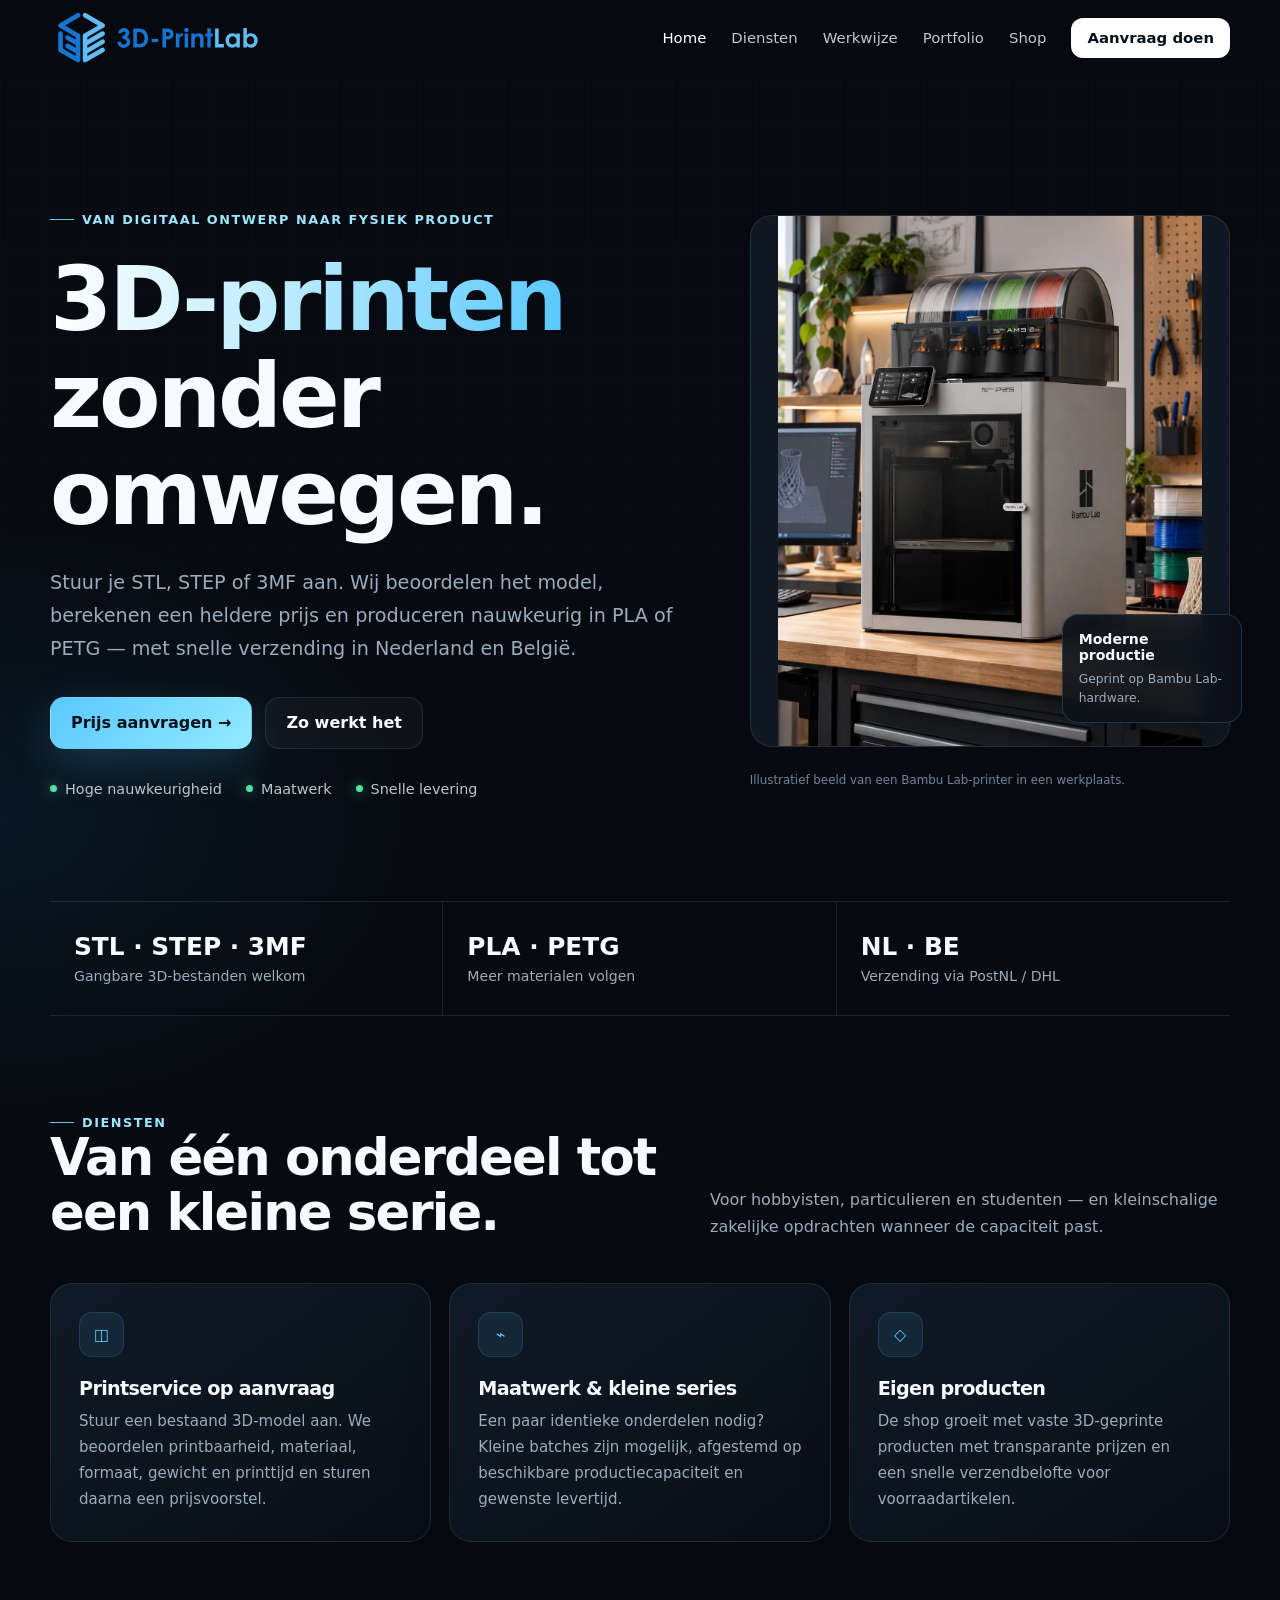
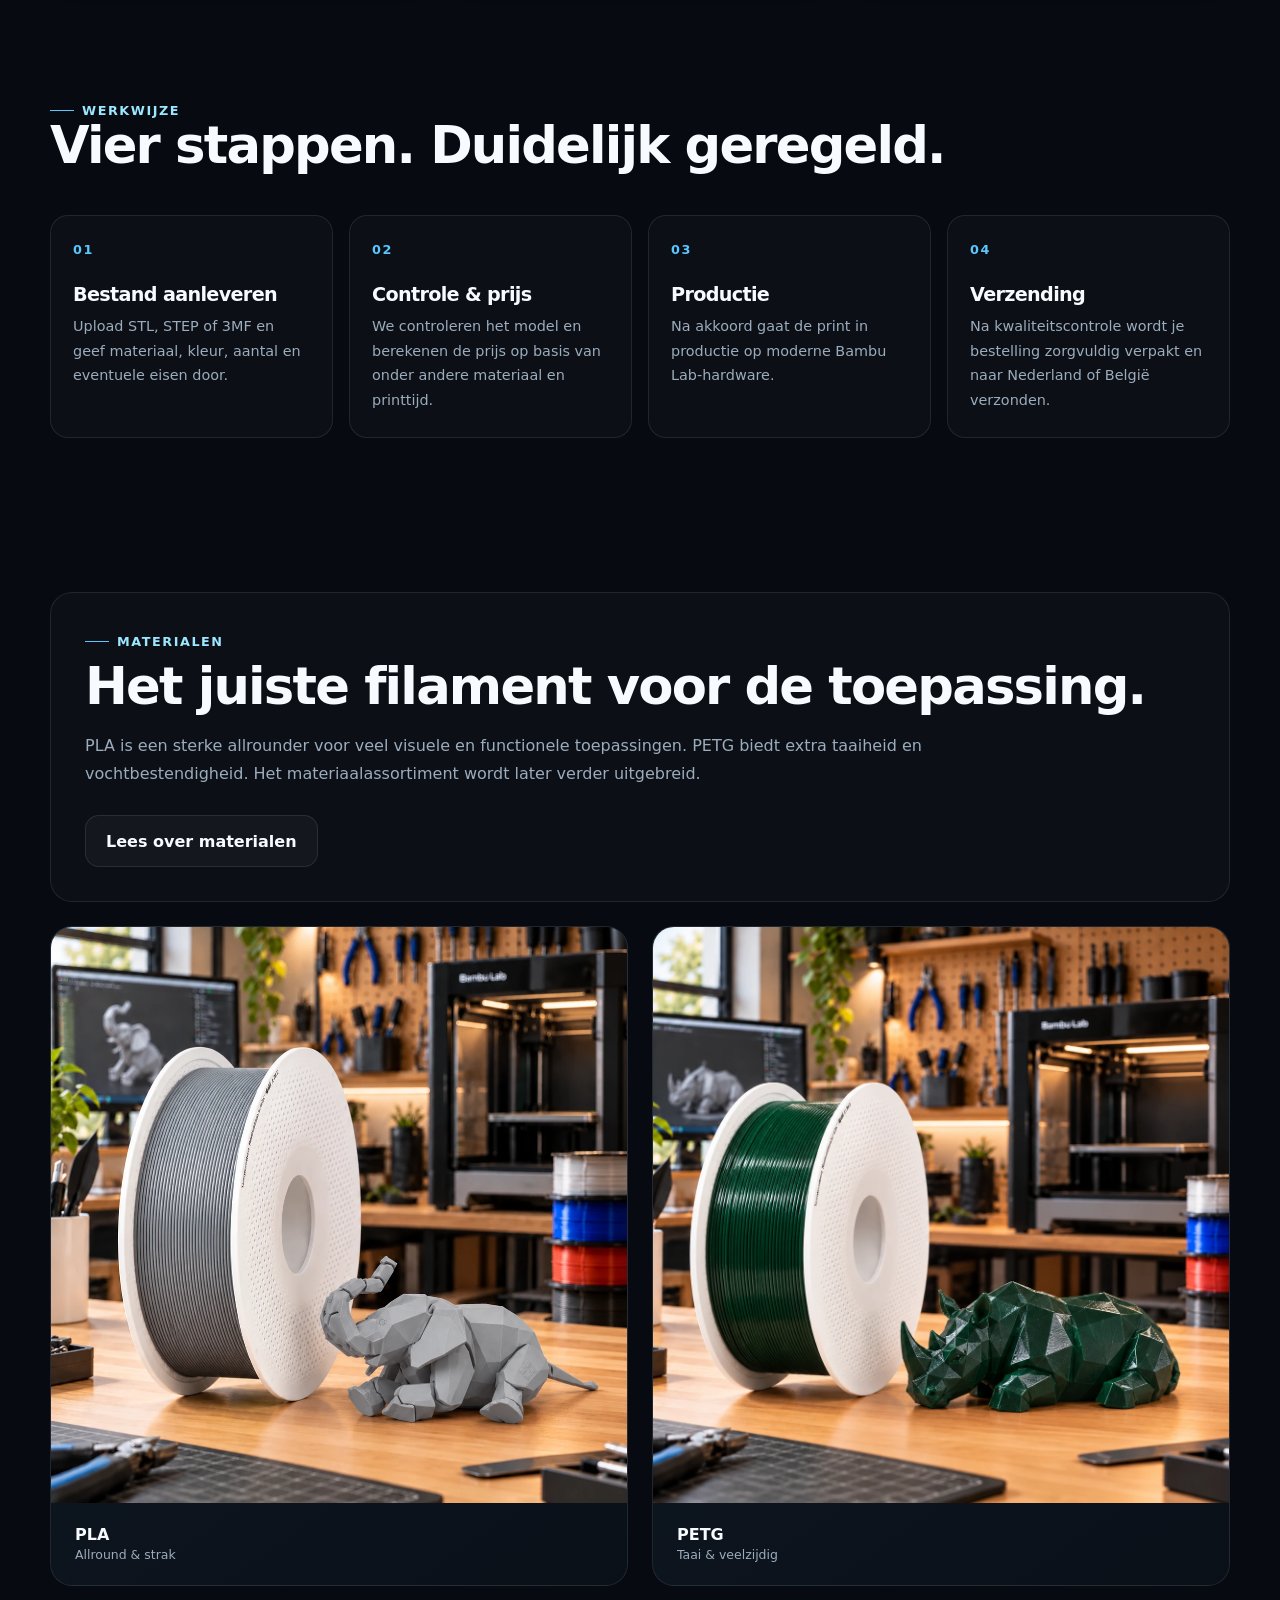
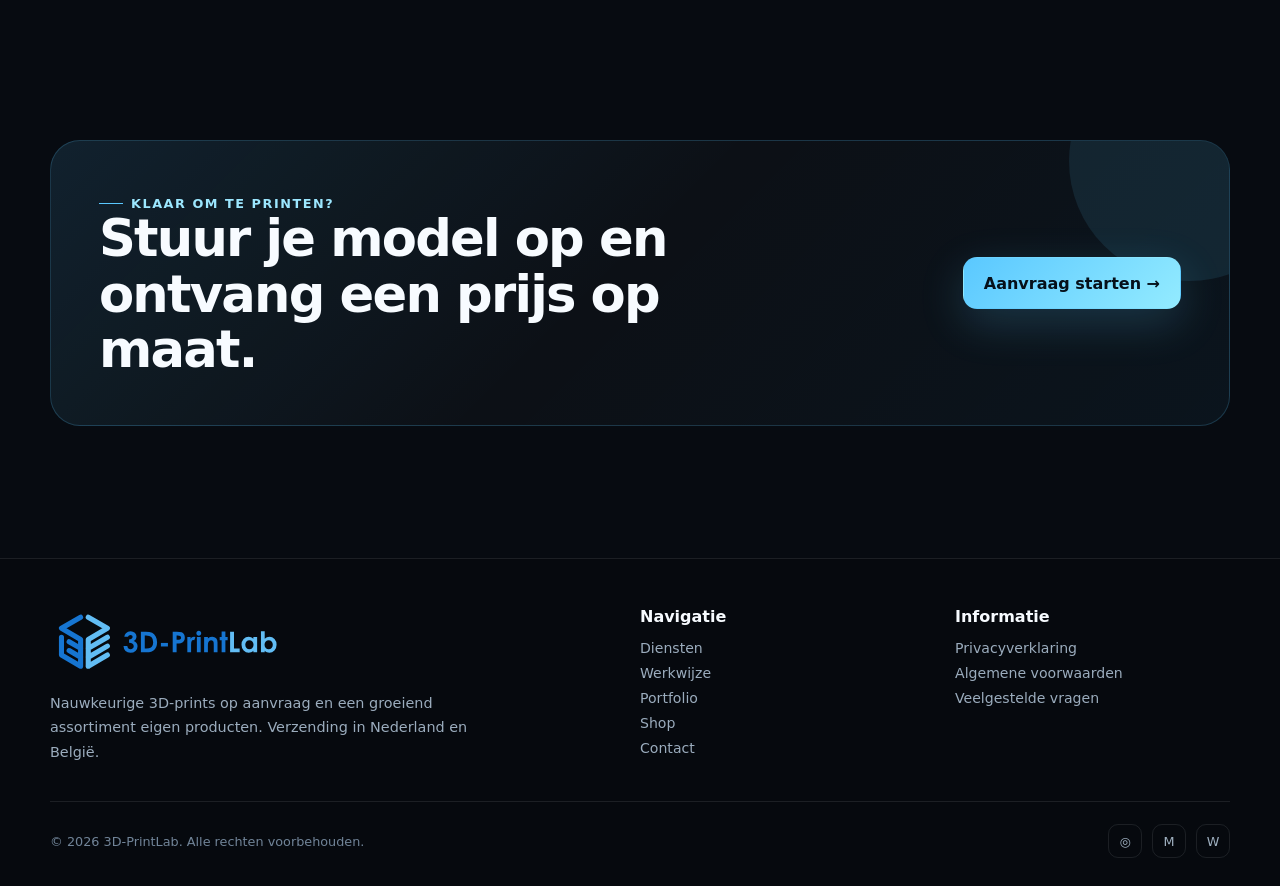
==== commit 20c5a099: "Pas officiële optie 3-logo's toe in header, footer en favicon" ====
--- a/index.html
+++ b/index.html
@@ -1 +1 @@
-<!doctype html><html lang="nl"><head><meta charset="utf-8"><meta name="viewport" content="width=device-width,initial-scale=1"><title>3D-PrintLab | 3D printservice op maat</title><meta name="description" content="Nauwkeurige 3D-printservice voor STL, STEP en 3MF. Maatwerk, kleine series en snelle verzending in Nederland en België."><meta name="theme-color" content="#070b11"><meta property="og:title" content="3D-PrintLab | 3D printservice op maat"><meta property="og:description" content="Nauwkeurige 3D-printservice voor STL, STEP en 3MF. Maatwerk, kleine series en snelle verzending in Nederland en België."><meta property="og:type" content="website"><meta property="og:url" content="https://3d-printlab.nl/"><link rel="stylesheet" href="assets/style.css"><link rel="icon" href="assets/favicon.svg" type="image/svg+xml"></head><body><header class="site-header"><div class="container nav"><a class="brand" href="index.html" aria-label="3D-PrintLab home"><span class="brand-mark"><svg viewBox="0 0 24 24" fill="none"><path d="M5 7.5 12 3l7 4.5v9L12 21l-7-4.5v-9Z" stroke="currentColor" stroke-width="1.6"/><path d="m5.4 7.7 6.6 4.2 6.6-4.2M12 12v8.5" stroke="currentColor" stroke-width="1.4"/></svg></span><span>3D-PrintLab</span></a><button class="menu-btn" aria-label="Menu openen"><svg width="25" height="25" viewBox="0 0 24 24" fill="none"><path d="M4 7h16M4 12h16M4 17h16" stroke="currentColor" stroke-width="1.8" stroke-linecap="round"/></svg></button><nav class="nav-links"><a href="index.html" data-nav="home">Home</a><a href="diensten.html" data-nav="diensten">Diensten</a><a href="werkwijze.html" data-nav="werkwijze">Werkwijze</a><a href="portfolio.html" data-nav="portfolio">Portfolio</a><a href="shop.html" data-nav="shop">Shop</a><a href="contact.html" class="nav-cta" data-nav="contact">Aanvraag doen</a></nav></div></header><main><section class="hero"><div class="container hero-grid"><div class="hero-copy reveal"><span class="eyebrow">Van digitaal ontwerp naar fysiek product</span><h1><span class="gradient-text">3D-printen</span> zonder omwegen.</h1><p class="lead">Stuur je STL, STEP of 3MF aan. Wij beoordelen het model, berekenen een heldere prijs en produceren nauwkeurig in PLA of PETG — met snelle verzending in Nederland en België.</p><div class="actions"><a class="btn btn-primary" href="contact.html">Prijs aanvragen →</a><a class="btn btn-ghost" href="werkwijze.html">Zo werkt het</a></div><div class="hero-points"><span><i class="dot"></i> Hoge nauwkeurigheid</span><span><i class="dot"></i> Maatwerk</span><span><i class="dot"></i> Snelle levering</span></div></div><div class="hero-visual reveal"><div class="glow"></div><figure class="printer-photo"><img src="assets/printer-workshop.webp" alt="Bambu Lab-printer in een werkplaats" width="1122" height="1402" fetchpriority="high"></figure><div class="machine-badge"><strong>Moderne productie</strong><span>Geprint op Bambu Lab-hardware.</span></div><span class="brand-note">Illustratief beeld van een Bambu Lab-printer in een werkplaats.</span></div></div></section><section class="container"><div class="stats reveal"><div class="stat"><strong>STL · STEP · 3MF</strong><span>Gangbare 3D-bestanden welkom</span></div><div class="stat"><strong>PLA · PETG</strong><span>Meer materialen volgen</span></div><div class="stat"><strong>NL · BE</strong><span>Verzending via PostNL / DHL</span></div></div></section><section class="section"><div class="container"><div class="section-head reveal"><div><span class="eyebrow">Diensten</span><h2>Van één onderdeel tot een kleine serie.</h2></div><p>Voor hobbyisten, particulieren en studenten — en kleinschalige zakelijke opdrachten wanneer de capaciteit past.</p></div><div class="cards"><article class="card reveal"><div class="icon">◫</div><h3>Printservice op aanvraag</h3><p>Stuur een bestaand 3D-model aan. We beoordelen printbaarheid, materiaal, formaat, gewicht en printtijd en sturen daarna een prijsvoorstel.</p></article><article class="card reveal"><div class="icon">⌁</div><h3>Maatwerk & kleine series</h3><p>Een paar identieke onderdelen nodig? Kleine batches zijn mogelijk, afgestemd op beschikbare productiecapaciteit en gewenste levertijd.</p></article><article class="card reveal"><div class="icon">◇</div><h3>Eigen producten</h3><p>De shop groeit met vaste 3D-geprinte producten met transparante prijzen en een snelle verzendbelofte voor voorraadartikelen.</p></article></div></div></section><section class="section compact"><div class="container"><div class="section-head reveal"><div><span class="eyebrow">Werkwijze</span><h2>Vier stappen. Duidelijk geregeld.</h2></div></div><div class="steps"><div class="step reveal"><h3>Bestand aanleveren</h3><p>Upload STL, STEP of 3MF en geef materiaal, kleur, aantal en eventuele eisen door.</p></div><div class="step reveal"><h3>Controle & prijs</h3><p>We controleren het model en berekenen de prijs op basis van onder andere materiaal en printtijd.</p></div><div class="step reveal"><h3>Productie</h3><p>Na akkoord gaat de print in productie op moderne Bambu Lab-hardware.</p></div><div class="step reveal"><h3>Verzending</h3><p>Na kwaliteitscontrole wordt je bestelling zorgvuldig verpakt en naar Nederland of België verzonden.</p></div></div></div></section><section class="section"><div class="container material-stage"><div class="material-copy reveal"><span class="eyebrow">Materialen</span><h2>Het juiste filament voor de toepassing.</h2><p>PLA is een sterke allrounder voor veel visuele en functionele toepassingen. PETG biedt extra taaiheid en vochtbestendigheid. Het materiaalassortiment wordt later verder uitgebreid.</p><div class="actions" style="margin-top:28px"><a class="btn btn-ghost" href="diensten.html#materialen">Lees over materialen</a></div></div><div class="spools reveal"><div class="spool" style="--spool:#58c7ff"><img class="filament-photo" src="assets/pla-workshop.webp" alt="Grijze PLA-filamentrol met een geprinte olifant in een werkplaats" width="1148" height="1370" loading="lazy"><div class="spool-label"><strong>PLA</strong><span>Allround & strak</span></div></div><div class="spool" style="--spool:#f3f6fa"><img class="filament-photo" src="assets/petg-workshop.webp" alt="Donkergroene PETG-filamentrol met een geprinte neushoorn in een werkplaats" width="1312" height="1199" loading="lazy"><div class="spool-label"><strong>PETG</strong><span>Taai & veelzijdig</span></div></div></div></div></section><section class="section compact"><div class="container cta reveal"><div><span class="eyebrow">Klaar om te printen?</span><h2>Stuur je model op en ontvang een prijs op maat.</h2></div><div class="actions"><a class="btn btn-primary" href="contact.html">Aanvraag starten →</a></div></div></section></main><footer><div class="container"><div class="footer-grid"><div class="footer-brand"><a class="brand" href="index.html"><span class="brand-mark"><svg viewBox="0 0 24 24" fill="none"><path d="M5 7.5 12 3l7 4.5v9L12 21l-7-4.5v-9Z" stroke="currentColor" stroke-width="1.6"/><path d="m5.4 7.7 6.6 4.2 6.6-4.2M12 12v8.5" stroke="currentColor" stroke-width="1.4"/></svg></span><span>3D-PrintLab</span></a><p>Nauwkeurige 3D-prints op aanvraag en een groeiend assortiment eigen producten. Verzending in Nederland en België.</p></div><div class="footer-col"><strong>Navigatie</strong><a href="diensten.html">Diensten</a><a href="werkwijze.html">Werkwijze</a><a href="portfolio.html">Portfolio</a><a href="shop.html">Shop</a><a href="contact.html">Contact</a></div><div class="footer-col"><strong>Informatie</strong><a href="privacy.html">Privacyverklaring</a><a href="voorwaarden.html">Algemene voorwaarden</a><a href="contact.html#faq">Veelgestelde vragen</a></div></div><div class="footer-bottom"><span>© <span data-year></span> 3D-PrintLab. Alle rechten voorbehouden.</span><div class="socials"><a class="social" href="#" title="Instagram — later koppelen">◎</a><a class="social" href="#" title="Marktplaats — later koppelen">M</a><a class="social" href="#" data-whatsapp data-message="Hallo 3D-PrintLab, ik heb een vraag." title="WhatsApp">W</a></div></div></div></footer><script src="assets/app.js"></script><script>document.querySelector('[data-nav="home"]')?.classList.add('active');</script></body></html>+<!doctype html><html lang="nl"><head><meta charset="utf-8"><meta name="viewport" content="width=device-width,initial-scale=1"><title>3D-PrintLab | 3D printservice op maat</title><meta name="description" content="Nauwkeurige 3D-printservice voor STL, STEP en 3MF. Maatwerk, kleine series en snelle verzending in Nederland en België."><meta name="theme-color" content="#070b11"><meta property="og:title" content="3D-PrintLab | 3D printservice op maat"><meta property="og:description" content="Nauwkeurige 3D-printservice voor STL, STEP en 3MF. Maatwerk, kleine series en snelle verzending in Nederland en België."><meta property="og:type" content="website"><meta property="og:url" content="https://3d-printlab.nl/"><link rel="stylesheet" href="assets/style.css"><link rel="icon" href="assets/branding/03-alleen-logo-transparant.svg" sizes="any" type="image/svg+xml"></head><body><header class="site-header"><div class="container nav"><a class="brand" href="index.html" aria-label="3D-PrintLab home"><img class="brand-logo" src="assets/branding/02-logo-naast-tekst-transparant.svg" alt="3D-PrintLab" width="2280" height="660" decoding="async"></a><button class="menu-btn" aria-label="Menu openen"><svg width="25" height="25" viewBox="0 0 24 24" fill="none"><path d="M4 7h16M4 12h16M4 17h16" stroke="currentColor" stroke-width="1.8" stroke-linecap="round"/></svg></button><nav class="nav-links"><a href="index.html" data-nav="home">Home</a><a href="diensten.html" data-nav="diensten">Diensten</a><a href="werkwijze.html" data-nav="werkwijze">Werkwijze</a><a href="portfolio.html" data-nav="portfolio">Portfolio</a><a href="shop.html" data-nav="shop">Shop</a><a href="contact.html" class="nav-cta" data-nav="contact">Aanvraag doen</a></nav></div></header><main><section class="hero"><div class="container hero-grid"><div class="hero-copy reveal"><span class="eyebrow">Van digitaal ontwerp naar fysiek product</span><h1><span class="gradient-text">3D-printen</span> zonder omwegen.</h1><p class="lead">Stuur je STL, STEP of 3MF aan. Wij beoordelen het model, berekenen een heldere prijs en produceren nauwkeurig in PLA of PETG — met snelle verzending in Nederland en België.</p><div class="actions"><a class="btn btn-primary" href="contact.html">Prijs aanvragen →</a><a class="btn btn-ghost" href="werkwijze.html">Zo werkt het</a></div><div class="hero-points"><span><i class="dot"></i> Hoge nauwkeurigheid</span><span><i class="dot"></i> Maatwerk</span><span><i class="dot"></i> Snelle levering</span></div></div><div class="hero-visual reveal"><div class="glow"></div><figure class="printer-photo"><img src="assets/printer-workshop.webp" alt="Bambu Lab-printer in een werkplaats" width="1122" height="1402" fetchpriority="high"></figure><div class="machine-badge"><strong>Moderne productie</strong><span>Geprint op Bambu Lab-hardware.</span></div><span class="brand-note">Illustratief beeld van een Bambu Lab-printer in een werkplaats.</span></div></div></section><section class="container"><div class="stats reveal"><div class="stat"><strong>STL · STEP · 3MF</strong><span>Gangbare 3D-bestanden welkom</span></div><div class="stat"><strong>PLA · PETG</strong><span>Meer materialen volgen</span></div><div class="stat"><strong>NL · BE</strong><span>Verzending via PostNL / DHL</span></div></div></section><section class="section"><div class="container"><div class="section-head reveal"><div><span class="eyebrow">Diensten</span><h2>Van één onderdeel tot een kleine serie.</h2></div><p>Voor hobbyisten, particulieren en studenten — en kleinschalige zakelijke opdrachten wanneer de capaciteit past.</p></div><div class="cards"><article class="card reveal"><div class="icon">◫</div><h3>Printservice op aanvraag</h3><p>Stuur een bestaand 3D-model aan. We beoordelen printbaarheid, materiaal, formaat, gewicht en printtijd en sturen daarna een prijsvoorstel.</p></article><article class="card reveal"><div class="icon">⌁</div><h3>Maatwerk & kleine series</h3><p>Een paar identieke onderdelen nodig? Kleine batches zijn mogelijk, afgestemd op beschikbare productiecapaciteit en gewenste levertijd.</p></article><article class="card reveal"><div class="icon">◇</div><h3>Eigen producten</h3><p>De shop groeit met vaste 3D-geprinte producten met transparante prijzen en een snelle verzendbelofte voor voorraadartikelen.</p></article></div></div></section><section class="section compact"><div class="container"><div class="section-head reveal"><div><span class="eyebrow">Werkwijze</span><h2>Vier stappen. Duidelijk geregeld.</h2></div></div><div class="steps"><div class="step reveal"><h3>Bestand aanleveren</h3><p>Upload STL, STEP of 3MF en geef materiaal, kleur, aantal en eventuele eisen door.</p></div><div class="step reveal"><h3>Controle & prijs</h3><p>We controleren het model en berekenen de prijs op basis van onder andere materiaal en printtijd.</p></div><div class="step reveal"><h3>Productie</h3><p>Na akkoord gaat de print in productie op moderne Bambu Lab-hardware.</p></div><div class="step reveal"><h3>Verzending</h3><p>Na kwaliteitscontrole wordt je bestelling zorgvuldig verpakt en naar Nederland of België verzonden.</p></div></div></div></section><section class="section"><div class="container material-stage"><div class="material-copy reveal"><span class="eyebrow">Materialen</span><h2>Het juiste filament voor de toepassing.</h2><p>PLA is een sterke allrounder voor veel visuele en functionele toepassingen. PETG biedt extra taaiheid en vochtbestendigheid. Het materiaalassortiment wordt later verder uitgebreid.</p><div class="actions" style="margin-top:28px"><a class="btn btn-ghost" href="diensten.html#materialen">Lees over materialen</a></div></div><div class="spools reveal"><div class="spool" style="--spool:#58c7ff"><img class="filament-photo" src="assets/pla-workshop.webp" alt="Grijze PLA-filamentrol met een geprinte olifant in een werkplaats" width="1148" height="1370" loading="lazy"><div class="spool-label"><strong>PLA</strong><span>Allround & strak</span></div></div><div class="spool" style="--spool:#f3f6fa"><img class="filament-photo" src="assets/petg-workshop.webp" alt="Donkergroene PETG-filamentrol met een geprinte neushoorn in een werkplaats" width="1312" height="1199" loading="lazy"><div class="spool-label"><strong>PETG</strong><span>Taai & veelzijdig</span></div></div></div></div></section><section class="section compact"><div class="container cta reveal"><div><span class="eyebrow">Klaar om te printen?</span><h2>Stuur je model op en ontvang een prijs op maat.</h2></div><div class="actions"><a class="btn btn-primary" href="contact.html">Aanvraag starten →</a></div></div></section></main><footer><div class="container"><div class="footer-grid"><div class="footer-brand"><a class="brand" href="index.html"><img class="brand-logo" src="assets/branding/02-logo-naast-tekst-transparant.svg" alt="3D-PrintLab" width="2280" height="660" decoding="async"></a><p>Nauwkeurige 3D-prints op aanvraag en een groeiend assortiment eigen producten. Verzending in Nederland en België.</p></div><div class="footer-col"><strong>Navigatie</strong><a href="diensten.html">Diensten</a><a href="werkwijze.html">Werkwijze</a><a href="portfolio.html">Portfolio</a><a href="shop.html">Shop</a><a href="contact.html">Contact</a></div><div class="footer-col"><strong>Informatie</strong><a href="privacy.html">Privacyverklaring</a><a href="voorwaarden.html">Algemene voorwaarden</a><a href="contact.html#faq">Veelgestelde vragen</a></div></div><div class="footer-bottom"><span>© <span data-year></span> 3D-PrintLab. Alle rechten voorbehouden.</span><div class="socials"><a class="social" href="#" title="Instagram — later koppelen">◎</a><a class="social" href="#" title="Marktplaats — later koppelen">M</a><a class="social" href="#" data-whatsapp data-message="Hallo 3D-PrintLab, ik heb een vraag." title="WhatsApp">W</a></div></div></div></footer><script src="assets/app.js"></script><script>document.querySelector('[data-nav="home"]')?.classList.add('active');</script></body></html>
--- a/assets/style.css
+++ b/assets/style.css
@@ -1,4 +1,4 @@
-:root{--bg:#070b11;--bg2:#0d141e;--panel:#101923;--line:rgba(255,255,255,.09);--text:#f7fbff;--muted:#9bacbd;--blue:#5ac8ff;--blue2:#9ce7ff;--green:#52e0a4;--max:1180px;--radius:22px}*{box-sizing:border-box}html{scroll-behavior:smooth}body{margin:0;background:radial-gradient(900px 500px at 85% -10%,rgba(90,200,255,.14),transparent 60%),radial-gradient(700px 500px at 0 20%,rgba(29,130,190,.10),transparent 58%),var(--bg);color:var(--text);font-family:Inter,ui-sans-serif,system-ui,-apple-system,BlinkMacSystemFont,"Segoe UI",sans-serif;-webkit-font-smoothing:antialiased;overflow-x:hidden}body:before{content:"";position:fixed;inset:0;pointer-events:none;background-image:linear-gradient(rgba(255,255,255,.018) 1px,transparent 1px),linear-gradient(90deg,rgba(255,255,255,.018) 1px,transparent 1px);background-size:42px 42px;mask-image:linear-gradient(to bottom,#000,transparent 90%);z-index:-1}a{color:inherit;text-decoration:none}button,input,textarea,select{font:inherit}.container{width:min(calc(100% - 40px),var(--max));margin:auto}.section{padding:92px 0}.compact{padding:62px 0}.site-header{position:sticky;top:0;z-index:50;background:rgba(7,11,17,.76);backdrop-filter:blur(18px);border-bottom:1px solid transparent;transition:.2s}.site-header.scrolled{border-color:var(--line);background:rgba(7,11,17,.92)}.nav{height:76px;display:flex;align-items:center;justify-content:space-between;gap:24px}.brand{display:flex;align-items:center;gap:11px;font-weight:900;letter-spacing:-.03em}.brand-mark{width:34px;height:34px;border:1px solid rgba(90,200,255,.35);border-radius:10px;display:grid;place-items:center;background:linear-gradient(145deg,rgba(90,200,255,.18),rgba(90,200,255,.03));color:var(--blue)}.brand-mark svg{width:20px;height:20px}.nav-links{display:flex;align-items:center;gap:25px}.nav-links a{font-size:.93rem;color:#bdc9d5}.nav-links a:hover,.nav-links a.active{color:#fff}.nav-cta{padding:11px 16px;border-radius:12px;background:#fff;color:#071018!important;font-weight:800}.menu-btn{display:none;background:none;border:0;color:#fff}.eyebrow{display:inline-flex;align-items:center;gap:8px;color:var(--blue2);font-size:.8rem;font-weight:800;letter-spacing:.12em;text-transform:uppercase}.eyebrow:before{content:"";width:24px;height:1px;background:var(--blue)}h1,h2,h3{margin:0;line-height:1.08;letter-spacing:-.035em}h1{font-size:clamp(3rem,7vw,6.7rem)}h2{font-size:clamp(2.1rem,4vw,4.1rem)}h3{font-size:1.2rem}p{margin:0;line-height:1.72;color:var(--muted)}.lead{font-size:clamp(1.05rem,1.5vw,1.25rem);max-width:760px}.gradient-text{background:linear-gradient(90deg,#fff,#bcecff 45%,var(--blue));-webkit-background-clip:text;background-clip:text;color:transparent}.hero{padding:88px 0 64px;min-height:calc(100vh - 76px);display:flex;align-items:center}.hero-grid{display:grid;grid-template-columns:1.15fr .85fr;gap:50px;align-items:center}.hero-copy .eyebrow{margin-bottom:24px}.hero-copy h1{margin-bottom:24px}.hero-copy .lead{margin-bottom:32px}.actions{display:flex;gap:13px;flex-wrap:wrap}.btn{min-height:52px;padding:0 20px;border-radius:14px;border:1px solid transparent;display:inline-flex;align-items:center;justify-content:center;gap:10px;font-weight:800;transition:.25s}.btn-primary{background:linear-gradient(135deg,var(--blue),#93ebff);color:#06101a;box-shadow:0 14px 45px rgba(90,200,255,.2)}.btn-primary:hover{transform:translateY(-2px);box-shadow:0 18px 55px rgba(90,200,255,.3)}.btn-ghost{border-color:var(--line);background:rgba(255,255,255,.035)}.btn-ghost:hover{border-color:rgba(90,200,255,.4);background:rgba(90,200,255,.06)}.hero-points{display:flex;gap:24px;flex-wrap:wrap;margin-top:32px}.hero-points span{display:flex;align-items:center;gap:8px;color:#bac7d3;font-size:.9rem}.dot{width:7px;height:7px;border-radius:50%;background:var(--green);box-shadow:0 0 14px rgba(82,224,164,.7)}.hero-visual{position:relative;min-height:530px}.glow{position:absolute;inset:8% 3% 4% 10%;border-radius:50%;background:radial-gradient(circle,rgba(90,200,255,.22),rgba(90,200,255,.03) 45%,transparent 68%);filter:blur(20px);animation:pulse 5s ease-in-out infinite}.machine-card{position:absolute;inset:34px 0 30px 40px;border:1px solid rgba(255,255,255,.11);border-radius:32px;background:linear-gradient(145deg,rgba(20,32,45,.97),rgba(8,14,22,.94));box-shadow:0 30px 70px rgba(0,0,0,.28);overflow:hidden;transform:perspective(1100px) rotateY(-7deg) rotateX(2deg)}.machine-top{height:64px;border-bottom:1px solid var(--line);display:flex;align-items:center;justify-content:space-between;padding:0 22px}.machine-status{display:flex;align-items:center;gap:9px;font-size:.8rem;color:#cbd7e0}.machine-window{position:absolute;left:40px;right:40px;top:98px;bottom:46px;border:1px solid rgba(255,255,255,.1);border-radius:18px;background:linear-gradient(160deg,#0b121a,#0a0f15);overflow:hidden}.machine-window:after{content:"";position:absolute;inset:0;background:linear-gradient(115deg,transparent 25%,rgba(255,255,255,.055) 42%,transparent 58%);transform:translateX(-100%);animation:sheen 6s infinite}.gantry{position:absolute;left:16%;right:16%;top:24%;height:10px;border-radius:10px;background:#263747;box-shadow:0 0 0 1px #304459}.toolhead{position:absolute;top:22%;left:48%;width:46px;height:62px;border-radius:9px;background:linear-gradient(#22384b,#111d29);border:1px solid #35546a;animation:printhead 4s ease-in-out infinite}.toolhead:after{content:"";position:absolute;left:19px;bottom:-18px;width:7px;height:19px;background:linear-gradient(#b9c7d1,#587080);clip-path:polygon(30% 0,70% 0,100% 100%,0 100%)}.print-bed{position:absolute;left:16%;right:16%;bottom:18%;height:14px;background:#1c2a34;border:1px solid #3b5668;border-radius:6px}.print-part{position:absolute;left:34%;right:34%;bottom:calc(18% + 15px);height:70px;background:repeating-linear-gradient(to bottom,#5ecfff 0 2px,#2697d1 2px 4px);clip-path:polygon(20% 0,80% 0,100% 100%,0 100%);filter:drop-shadow(0 0 14px rgba(90,200,255,.18))}.machine-badge{position:absolute;right:-12px;bottom:64px;width:180px;padding:16px;border:1px solid rgba(90,200,255,.2);border-radius:16px;background:rgba(10,17,25,.88);backdrop-filter:blur(14px);box-shadow:0 20px 55px rgba(0,0,0,.28)}.machine-badge strong{display:block;font-size:.88rem;margin-bottom:5px}.machine-badge span{font-size:.77rem;color:var(--muted)}.brand-note{position:absolute;left:0;bottom:0;font-size:.74rem;color:#718498}.stats{display:grid;grid-template-columns:repeat(3,1fr);border-top:1px solid var(--line);border-bottom:1px solid var(--line)}.stat{padding:30px 24px;border-right:1px solid var(--line)}.stat:last-child{border-right:0}.stat strong{font-size:1.55rem;display:block;margin-bottom:5px}.stat span{color:var(--muted);font-size:.88rem}.section-head{display:flex;justify-content:space-between;align-items:end;gap:32px;margin-bottom:42px}.section-head p{max-width:520px}.cards{display:grid;grid-template-columns:repeat(3,1fr);gap:18px}.card,.feature,.contact-panel,.form-panel{border:1px solid var(--line);border-radius:var(--radius);background:linear-gradient(145deg,rgba(17,29,42,.88),rgba(10,15,22,.88));padding:28px;box-shadow:0 18px 50px rgba(0,0,0,.13)}.card{transition:.25s}.card:hover{transform:translateY(-5px);border-color:rgba(90,200,255,.22)}.icon{width:45px;height:45px;border-radius:13px;display:grid;place-items:center;margin-bottom:22px;background:rgba(90,200,255,.09);border:1px solid rgba(90,200,255,.14);color:var(--blue)}.card h3,.feature h3{margin-bottom:10px}.card p,.feature p{font-size:.94rem}.steps{display:grid;grid-template-columns:repeat(4,1fr);gap:16px;counter-reset:steps}.step{position:relative;padding:26px 22px 24px;border:1px solid var(--line);border-radius:18px;background:rgba(255,255,255,.025)}.step:before{counter-increment:steps;content:"0" counter(steps);display:block;color:var(--blue);font-weight:900;font-size:.8rem;letter-spacing:.12em;margin-bottom:28px}.step h3{margin-bottom:8px}.step p{font-size:.9rem}.material-stage{display:grid;grid-template-columns:1fr 1fr;gap:28px}.material-copy{padding:34px;border:1px solid var(--line);border-radius:var(--radius);background:rgba(255,255,255,.025)}.material-copy h2{margin:10px 0 18px}.spools{display:grid;grid-template-columns:1fr 1fr;gap:16px}.spool{min-height:210px;border:1px solid var(--line);border-radius:22px;position:relative;overflow:hidden;background:linear-gradient(145deg,#101a26,#0a1018);display:grid;place-items:center}.spool-ring{width:130px;height:130px;border-radius:50%;border:25px solid var(--spool);box-shadow:inset 0 0 0 9px rgba(0,0,0,.35),0 16px 40px rgba(0,0,0,.35)}.spool-ring:after{content:"";display:block;width:45px;height:45px;border-radius:50%;background:#091019;margin:17px}.spool-label{position:absolute;left:18px;bottom:16px}.spool-label strong{display:block}.spool-label span{font-size:.78rem;color:var(--muted)}.cta{position:relative;overflow:hidden;border:1px solid rgba(90,200,255,.2);border-radius:30px;padding:48px;background:linear-gradient(135deg,rgba(90,200,255,.12),rgba(255,255,255,.025) 48%,rgba(90,200,255,.05));display:flex;align-items:center;justify-content:space-between;gap:32px}.cta:after{content:"";position:absolute;width:240px;height:240px;border-radius:50%;right:-80px;top:-100px;background:rgba(90,200,255,.1)}.cta h2{font-size:clamp(2rem,4vw,3.5rem);max-width:700px}.cta .actions{position:relative;z-index:2}.page-hero{padding:100px 0 58px}.page-hero h1{font-size:clamp(2.8rem,6vw,5.5rem);margin:14px 0 24px}.page-hero p{max-width:720px;font-size:1.08rem}.feature-grid{display:grid;grid-template-columns:repeat(2,1fr);gap:18px}.portfolio-grid{display:grid;grid-template-columns:repeat(12,1fr);gap:16px}.project{min-height:320px;border-radius:22px;border:1px solid var(--line);position:relative;overflow:hidden;background:linear-gradient(145deg,#101a27,#0b1118)}.project.large{grid-column:span 7}.project.small{grid-column:span 5}.project-art{position:absolute;inset:0;display:grid;place-items:center}.project-shape{width:42%;aspect-ratio:1;border-radius:24% 44% 28% 38%;background:linear-gradient(145deg,rgba(90,200,255,.55),rgba(23,135,197,.10));box-shadow:0 0 80px rgba(90,200,255,.15);transform:rotate(28deg)}.project-info{position:absolute;left:0;right:0;bottom:0;padding:28px;background:linear-gradient(transparent,rgba(5,9,14,.95))}.project-info span{font-size:.78rem;color:var(--blue);text-transform:uppercase;letter-spacing:.1em;font-weight:800}.project-info h3{margin-top:6px}.products{display:grid;grid-template-columns:repeat(3,1fr);gap:18px}.product-card{border:1px solid var(--line);border-radius:22px;overflow:hidden;background:var(--panel)}.product-img{aspect-ratio:1.2;background:linear-gradient(145deg,#152333,#0a1018);display:grid;place-items:center;position:relative}.product-cube{width:100px;height:100px;border:1px solid rgba(90,200,255,.45);background:rgba(90,200,255,.08);transform:rotate(30deg) skewY(-8deg);box-shadow:25px 25px 55px rgba(0,0,0,.4)}.pill{position:absolute;left:16px;top:16px;padding:7px 10px;border-radius:999px;background:rgba(0,0,0,.5);font-size:.72rem;color:#d6e3ec;border:1px solid var(--line)}.product-body{padding:22px}.product-body h3{margin-bottom:7px}.product-body p{font-size:.9rem;margin-bottom:18px}.product-row{display:flex;justify-content:space-between;align-items:center}.price{font-size:1.18rem;font-weight:900}.form-wrap{display:grid;grid-template-columns:.8fr 1.2fr;gap:26px}.contact-panel h2{font-size:2rem;margin:12px 0 16px}.contact-list{margin-top:26px;display:grid;gap:12px}.contact-item{display:flex;gap:12px;align-items:flex-start;padding:14px;border:1px solid var(--line);border-radius:14px}.contact-item strong{display:block;font-size:.9rem}.contact-item span{font-size:.82rem;color:var(--muted)}.form-grid{display:grid;grid-template-columns:1fr 1fr;gap:14px}.field{display:grid;gap:8px}.field.full{grid-column:1/-1}label{font-size:.82rem;color:#c7d3df;font-weight:700}input,textarea,select{width:100%;border:1px solid var(--line);border-radius:13px;background:#0a1018;color:#fff;padding:14px 15px;outline:none;transition:.2s}input:focus,textarea:focus,select:focus{border-color:rgba(90,200,255,.5);box-shadow:0 0 0 3px rgba(90,200,255,.07)}textarea{min-height:140px;resize:vertical}.file-drop{border:1px dashed rgba(90,200,255,.28);border-radius:14px;padding:20px;background:rgba(90,200,255,.035)}.file-drop small{display:block;color:var(--muted);margin-top:6px}.form-note{font-size:.8rem;color:#8193a5;margin-top:13px}.alert{margin-top:14px;padding:13px 15px;border-radius:12px;font-size:.85rem;display:none}.alert.show{display:block}.alert.info{background:rgba(90,200,255,.08);border:1px solid rgba(90,200,255,.2);color:#cbeeff}.faq{display:grid;gap:12px}.faq-item{border:1px solid var(--line);border-radius:16px;background:rgba(255,255,255,.02);overflow:hidden}.faq-btn{width:100%;border:0;background:transparent;color:#fff;text-align:left;padding:20px;display:flex;justify-content:space-between;font-weight:800}.faq-answer{max-height:0;overflow:hidden;transition:max-height .35s}.faq-answer p{padding:0 20px 20px}.faq-item.open .faq-answer{max-height:220px}.legal{max-width:820px}.legal h2{font-size:1.5rem;margin:40px 0 12px}.legal p,.legal li{color:var(--muted);line-height:1.72}.notice{padding:16px 18px;border-radius:14px;border:1px solid rgba(90,200,255,.2);background:rgba(90,200,255,.06);color:#cdefff;margin:22px 0}footer{border-top:1px solid var(--line);padding:48px 0 28px;margin-top:70px;background:rgba(0,0,0,.12)}.footer-grid{display:grid;grid-template-columns:1.4fr .7fr .7fr;gap:40px}.footer-brand p{max-width:430px;margin-top:14px;font-size:.9rem}.footer-col strong{display:block;margin-bottom:14px}.footer-col a{display:block;color:var(--muted);font-size:.88rem;margin:9px 0}.footer-col a:hover{color:#fff}.footer-bottom{display:flex;justify-content:space-between;gap:20px;align-items:center;border-top:1px solid var(--line);padding-top:22px;margin-top:36px;font-size:.8rem;color:#718498}.socials{display:flex;gap:10px}.social{width:34px;height:34px;border-radius:10px;border:1px solid var(--line);display:grid;place-items:center;color:#9fb0c0}.reveal{opacity:0;transform:translateY(20px);transition:opacity .7s,transform .7s}.reveal.visible{opacity:1;transform:none}@keyframes printhead{0%,100%{transform:translateX(-90px)}50%{transform:translateX(90px)}}@keyframes sheen{0%,20%{transform:translateX(-120%)}50%,100%{transform:translateX(120%)}}@keyframes pulse{0%,100%{opacity:.65;transform:scale(.96)}50%{opacity:1;transform:scale(1.04)}}@media(max-width:960px){.hero-grid,.material-stage,.form-wrap{grid-template-columns:1fr}.hero-visual{min-height:460px}.cards,.products{grid-template-columns:1fr 1fr}.steps{grid-template-columns:1fr 1fr}.section-head{align-items:start;flex-direction:column}.footer-grid{grid-template-columns:1fr 1fr}.footer-brand{grid-column:1/-1}}@media(max-width:720px){.container{width:min(calc(100% - 28px),var(--max))}.section{padding:72px 0}.hero{padding-top:58px}.nav{height:68px}.menu-btn{display:block}.nav-links{position:absolute;left:14px;right:14px;top:72px;display:none;flex-direction:column;align-items:stretch;background:#0b1119;border:1px solid var(--line);border-radius:18px;padding:14px;box-shadow:0 24px 60px rgba(0,0,0,.35)}.nav-links.open{display:flex}.nav-links a{padding:10px}.nav-cta{text-align:center}h1{font-size:clamp(2.7rem,14vw,4.6rem)}.hero-visual{min-height:380px}.machine-card{inset:20px 0 34px 6px}.machine-badge{right:8px;bottom:18px}.stats,.cards,.products,.feature-grid{grid-template-columns:1fr}.stat{border-right:0;border-bottom:1px solid var(--line)}.stat:last-child{border-bottom:0}.steps{grid-template-columns:1fr}.spools{grid-template-columns:1fr 1fr}.cta{padding:34px 24px;align-items:flex-start;flex-direction:column}.portfolio-grid{display:block}.project{margin-bottom:16px;min-height:280px}.form-grid{grid-template-columns:1fr}.field.full{grid-column:auto}.footer-grid{grid-template-columns:1fr}.footer-brand{grid-column:auto}.footer-bottom{align-items:flex-start;flex-direction:column}}@media(prefers-reduced-motion:reduce){*,*:before,*:after{scroll-behavior:auto!important;animation-duration:.01ms!important;animation-iteration-count:1!important;transition-duration:.01ms!important}}
+:root{--bg:#070b11;--bg2:#0d141e;--panel:#101923;--line:rgba(255,255,255,.09);--text:#f7fbff;--muted:#9bacbd;--blue:#5ac8ff;--blue2:#9ce7ff;--green:#52e0a4;--max:1180px;--radius:22px}*{box-sizing:border-box}html{scroll-behavior:smooth}body{margin:0;background:radial-gradient(900px 500px at 85% -10%,rgba(90,200,255,.14),transparent 60%),radial-gradient(700px 500px at 0 20%,rgba(29,130,190,.10),transparent 58%),var(--bg);color:var(--text);font-family:Inter,ui-sans-serif,system-ui,-apple-system,BlinkMacSystemFont,"Segoe UI",sans-serif;-webkit-font-smoothing:antialiased;overflow-x:hidden}body:before{content:"";position:fixed;inset:0;pointer-events:none;background-image:linear-gradient(rgba(255,255,255,.018) 1px,transparent 1px),linear-gradient(90deg,rgba(255,255,255,.018) 1px,transparent 1px);background-size:42px 42px;mask-image:linear-gradient(to bottom,#000,transparent 90%);z-index:-1}a{color:inherit;text-decoration:none}button,input,textarea,select{font:inherit}.container{width:min(calc(100% - 40px),var(--max));margin:auto}.section{padding:92px 0}.compact{padding:62px 0}.site-header{position:sticky;top:0;z-index:50;background:rgba(7,11,17,.76);backdrop-filter:blur(18px);border-bottom:1px solid transparent;transition:.2s}.site-header.scrolled{border-color:var(--line);background:rgba(7,11,17,.92)}.nav{height:76px;display:flex;align-items:center;justify-content:space-between;gap:24px}.brand{display:flex;align-items:center;gap:11px;font-weight:900;letter-spacing:-.03em}.nav-links{display:flex;align-items:center;gap:25px}.nav-links a{font-size:.93rem;color:#bdc9d5}.nav-links a:hover,.nav-links a.active{color:#fff}.nav-cta{padding:11px 16px;border-radius:12px;background:#fff;color:#071018!important;font-weight:800}.menu-btn{display:none;background:none;border:0;color:#fff}.eyebrow{display:inline-flex;align-items:center;gap:8px;color:var(--blue2);font-size:.8rem;font-weight:800;letter-spacing:.12em;text-transform:uppercase}.eyebrow:before{content:"";width:24px;height:1px;background:var(--blue)}h1,h2,h3{margin:0;line-height:1.08;letter-spacing:-.035em}h1{font-size:clamp(3rem,7vw,6.7rem)}h2{font-size:clamp(2.1rem,4vw,4.1rem)}h3{font-size:1.2rem}p{margin:0;line-height:1.72;color:var(--muted)}.lead{font-size:clamp(1.05rem,1.5vw,1.25rem);max-width:760px}.gradient-text{background:linear-gradient(90deg,#fff,#bcecff 45%,var(--blue));-webkit-background-clip:text;background-clip:text;color:transparent}.hero{padding:88px 0 64px;min-height:calc(100vh - 76px);display:flex;align-items:center}.hero-grid{display:grid;grid-template-columns:1.15fr .85fr;gap:50px;align-items:center}.hero-copy .eyebrow{margin-bottom:24px}.hero-copy h1{margin-bottom:24px}.hero-copy .lead{margin-bottom:32px}.actions{display:flex;gap:13px;flex-wrap:wrap}.btn{min-height:52px;padding:0 20px;border-radius:14px;border:1px solid transparent;display:inline-flex;align-items:center;justify-content:center;gap:10px;font-weight:800;transition:.25s}.btn-primary{background:linear-gradient(135deg,var(--blue),#93ebff);color:#06101a;box-shadow:0 14px 45px rgba(90,200,255,.2)}.btn-primary:hover{transform:translateY(-2px);box-shadow:0 18px 55px rgba(90,200,255,.3)}.btn-ghost{border-color:var(--line);background:rgba(255,255,255,.035)}.btn-ghost:hover{border-color:rgba(90,200,255,.4);background:rgba(90,200,255,.06)}.hero-points{display:flex;gap:24px;flex-wrap:wrap;margin-top:32px}.hero-points span{display:flex;align-items:center;gap:8px;color:#bac7d3;font-size:.9rem}.dot{width:7px;height:7px;border-radius:50%;background:var(--green);box-shadow:0 0 14px rgba(82,224,164,.7)}.hero-visual{position:relative;min-height:530px}.glow{position:absolute;inset:8% 3% 4% 10%;border-radius:50%;background:radial-gradient(circle,rgba(90,200,255,.22),rgba(90,200,255,.03) 45%,transparent 68%);filter:blur(20px);animation:pulse 5s ease-in-out infinite}.machine-card{position:absolute;inset:34px 0 30px 40px;border:1px solid rgba(255,255,255,.11);border-radius:32px;background:linear-gradient(145deg,rgba(20,32,45,.97),rgba(8,14,22,.94));box-shadow:0 30px 70px rgba(0,0,0,.28);overflow:hidden;transform:perspective(1100px) rotateY(-7deg) rotateX(2deg)}.machine-top{height:64px;border-bottom:1px solid var(--line);display:flex;align-items:center;justify-content:space-between;padding:0 22px}.machine-status{display:flex;align-items:center;gap:9px;font-size:.8rem;color:#cbd7e0}.machine-window{position:absolute;left:40px;right:40px;top:98px;bottom:46px;border:1px solid rgba(255,255,255,.1);border-radius:18px;background:linear-gradient(160deg,#0b121a,#0a0f15);overflow:hidden}.machine-window:after{content:"";position:absolute;inset:0;background:linear-gradient(115deg,transparent 25%,rgba(255,255,255,.055) 42%,transparent 58%);transform:translateX(-100%);animation:sheen 6s infinite}.gantry{position:absolute;left:16%;right:16%;top:24%;height:10px;border-radius:10px;background:#263747;box-shadow:0 0 0 1px #304459}.toolhead{position:absolute;top:22%;left:48%;width:46px;height:62px;border-radius:9px;background:linear-gradient(#22384b,#111d29);border:1px solid #35546a;animation:printhead 4s ease-in-out infinite}.toolhead:after{content:"";position:absolute;left:19px;bottom:-18px;width:7px;height:19px;background:linear-gradient(#b9c7d1,#587080);clip-path:polygon(30% 0,70% 0,100% 100%,0 100%)}.print-bed{position:absolute;left:16%;right:16%;bottom:18%;height:14px;background:#1c2a34;border:1px solid #3b5668;border-radius:6px}.print-part{position:absolute;left:34%;right:34%;bottom:calc(18% + 15px);height:70px;background:repeating-linear-gradient(to bottom,#5ecfff 0 2px,#2697d1 2px 4px);clip-path:polygon(20% 0,80% 0,100% 100%,0 100%);filter:drop-shadow(0 0 14px rgba(90,200,255,.18))}.machine-badge{position:absolute;right:-12px;bottom:64px;width:180px;padding:16px;border:1px solid rgba(90,200,255,.2);border-radius:16px;background:rgba(10,17,25,.88);backdrop-filter:blur(14px);box-shadow:0 20px 55px rgba(0,0,0,.28)}.machine-badge strong{display:block;font-size:.88rem;margin-bottom:5px}.machine-badge span{font-size:.77rem;color:var(--muted)}.brand-note{position:absolute;left:0;bottom:0;font-size:.74rem;color:#718498}.stats{display:grid;grid-template-columns:repeat(3,1fr);border-top:1px solid var(--line);border-bottom:1px solid var(--line)}.stat{padding:30px 24px;border-right:1px solid var(--line)}.stat:last-child{border-right:0}.stat strong{font-size:1.55rem;display:block;margin-bottom:5px}.stat span{color:var(--muted);font-size:.88rem}.section-head{display:flex;justify-content:space-between;align-items:end;gap:32px;margin-bottom:42px}.section-head p{max-width:520px}.cards{display:grid;grid-template-columns:repeat(3,1fr);gap:18px}.card,.feature,.contact-panel,.form-panel{border:1px solid var(--line);border-radius:var(--radius);background:linear-gradient(145deg,rgba(17,29,42,.88),rgba(10,15,22,.88));padding:28px;box-shadow:0 18px 50px rgba(0,0,0,.13)}.card{transition:.25s}.card:hover{transform:translateY(-5px);border-color:rgba(90,200,255,.22)}.icon{width:45px;height:45px;border-radius:13px;display:grid;place-items:center;margin-bottom:22px;background:rgba(90,200,255,.09);border:1px solid rgba(90,200,255,.14);color:var(--blue)}.card h3,.feature h3{margin-bottom:10px}.card p,.feature p{font-size:.94rem}.steps{display:grid;grid-template-columns:repeat(4,1fr);gap:16px;counter-reset:steps}.step{position:relative;padding:26px 22px 24px;border:1px solid var(--line);border-radius:18px;background:rgba(255,255,255,.025)}.step:before{counter-increment:steps;content:"0" counter(steps);display:block;color:var(--blue);font-weight:900;font-size:.8rem;letter-spacing:.12em;margin-bottom:28px}.step h3{margin-bottom:8px}.step p{font-size:.9rem}.material-stage{display:grid;grid-template-columns:1fr 1fr;gap:28px}.material-copy{padding:34px;border:1px solid var(--line);border-radius:var(--radius);background:rgba(255,255,255,.025)}.material-copy h2{margin:10px 0 18px}.spools{display:grid;grid-template-columns:1fr 1fr;gap:16px}.spool{min-height:210px;border:1px solid var(--line);border-radius:22px;position:relative;overflow:hidden;background:linear-gradient(145deg,#101a26,#0a1018);display:grid;place-items:center}.spool-ring{width:130px;height:130px;border-radius:50%;border:25px solid var(--spool);box-shadow:inset 0 0 0 9px rgba(0,0,0,.35),0 16px 40px rgba(0,0,0,.35)}.spool-ring:after{content:"";display:block;width:45px;height:45px;border-radius:50%;background:#091019;margin:17px}.spool-label{position:absolute;left:18px;bottom:16px}.spool-label strong{display:block}.spool-label span{font-size:.78rem;color:var(--muted)}.cta{position:relative;overflow:hidden;border:1px solid rgba(90,200,255,.2);border-radius:30px;padding:48px;background:linear-gradient(135deg,rgba(90,200,255,.12),rgba(255,255,255,.025) 48%,rgba(90,200,255,.05));display:flex;align-items:center;justify-content:space-between;gap:32px}.cta:after{content:"";position:absolute;width:240px;height:240px;border-radius:50%;right:-80px;top:-100px;background:rgba(90,200,255,.1)}.cta h2{font-size:clamp(2rem,4vw,3.5rem);max-width:700px}.cta .actions{position:relative;z-index:2}.page-hero{padding:100px 0 58px}.page-hero h1{font-size:clamp(2.8rem,6vw,5.5rem);margin:14px 0 24px}.page-hero p{max-width:720px;font-size:1.08rem}.feature-grid{display:grid;grid-template-columns:repeat(2,1fr);gap:18px}.portfolio-grid{display:grid;grid-template-columns:repeat(12,1fr);gap:16px}.project{min-height:320px;border-radius:22px;border:1px solid var(--line);position:relative;overflow:hidden;background:linear-gradient(145deg,#101a27,#0b1118)}.project.large{grid-column:span 7}.project.small{grid-column:span 5}.project-art{position:absolute;inset:0;display:grid;place-items:center}.project-shape{width:42%;aspect-ratio:1;border-radius:24% 44% 28% 38%;background:linear-gradient(145deg,rgba(90,200,255,.55),rgba(23,135,197,.10));box-shadow:0 0 80px rgba(90,200,255,.15);transform:rotate(28deg)}.project-info{position:absolute;left:0;right:0;bottom:0;padding:28px;background:linear-gradient(transparent,rgba(5,9,14,.95))}.project-info span{font-size:.78rem;color:var(--blue);text-transform:uppercase;letter-spacing:.1em;font-weight:800}.project-info h3{margin-top:6px}.products{display:grid;grid-template-columns:repeat(3,1fr);gap:18px}.product-card{border:1px solid var(--line);border-radius:22px;overflow:hidden;background:var(--panel)}.product-img{aspect-ratio:1.2;background:linear-gradient(145deg,#152333,#0a1018);display:grid;place-items:center;position:relative}.product-cube{width:100px;height:100px;border:1px solid rgba(90,200,255,.45);background:rgba(90,200,255,.08);transform:rotate(30deg) skewY(-8deg);box-shadow:25px 25px 55px rgba(0,0,0,.4)}.pill{position:absolute;left:16px;top:16px;padding:7px 10px;border-radius:999px;background:rgba(0,0,0,.5);font-size:.72rem;color:#d6e3ec;border:1px solid var(--line)}.product-body{padding:22px}.product-body h3{margin-bottom:7px}.product-body p{font-size:.9rem;margin-bottom:18px}.product-row{display:flex;justify-content:space-between;align-items:center}.price{font-size:1.18rem;font-weight:900}.form-wrap{display:grid;grid-template-columns:.8fr 1.2fr;gap:26px}.contact-panel h2{font-size:2rem;margin:12px 0 16px}.contact-list{margin-top:26px;display:grid;gap:12px}.contact-item{display:flex;gap:12px;align-items:flex-start;padding:14px;border:1px solid var(--line);border-radius:14px}.contact-item strong{display:block;font-size:.9rem}.contact-item span{font-size:.82rem;color:var(--muted)}.form-grid{display:grid;grid-template-columns:1fr 1fr;gap:14px}.field{display:grid;gap:8px}.field.full{grid-column:1/-1}label{font-size:.82rem;color:#c7d3df;font-weight:700}input,textarea,select{width:100%;border:1px solid var(--line);border-radius:13px;background:#0a1018;color:#fff;padding:14px 15px;outline:none;transition:.2s}input:focus,textarea:focus,select:focus{border-color:rgba(90,200,255,.5);box-shadow:0 0 0 3px rgba(90,200,255,.07)}textarea{min-height:140px;resize:vertical}.file-drop{border:1px dashed rgba(90,200,255,.28);border-radius:14px;padding:20px;background:rgba(90,200,255,.035)}.file-drop small{display:block;color:var(--muted);margin-top:6px}.form-note{font-size:.8rem;color:#8193a5;margin-top:13px}.alert{margin-top:14px;padding:13px 15px;border-radius:12px;font-size:.85rem;display:none}.alert.show{display:block}.alert.info{background:rgba(90,200,255,.08);border:1px solid rgba(90,200,255,.2);color:#cbeeff}.faq{display:grid;gap:12px}.faq-item{border:1px solid var(--line);border-radius:16px;background:rgba(255,255,255,.02);overflow:hidden}.faq-btn{width:100%;border:0;background:transparent;color:#fff;text-align:left;padding:20px;display:flex;justify-content:space-between;font-weight:800}.faq-answer{max-height:0;overflow:hidden;transition:max-height .35s}.faq-answer p{padding:0 20px 20px}.faq-item.open .faq-answer{max-height:220px}.legal{max-width:820px}.legal h2{font-size:1.5rem;margin:40px 0 12px}.legal p,.legal li{color:var(--muted);line-height:1.72}.notice{padding:16px 18px;border-radius:14px;border:1px solid rgba(90,200,255,.2);background:rgba(90,200,255,.06);color:#cdefff;margin:22px 0}footer{border-top:1px solid var(--line);padding:48px 0 28px;margin-top:70px;background:rgba(0,0,0,.12)}.footer-grid{display:grid;grid-template-columns:1.4fr .7fr .7fr;gap:40px}.footer-brand p{max-width:430px;margin-top:14px;font-size:.9rem}.footer-col strong{display:block;margin-bottom:14px}.footer-col a{display:block;color:var(--muted);font-size:.88rem;margin:9px 0}.footer-col a:hover{color:#fff}.footer-bottom{display:flex;justify-content:space-between;gap:20px;align-items:center;border-top:1px solid var(--line);padding-top:22px;margin-top:36px;font-size:.8rem;color:#718498}.socials{display:flex;gap:10px}.social{width:34px;height:34px;border-radius:10px;border:1px solid var(--line);display:grid;place-items:center;color:#9fb0c0}.reveal{opacity:0;transform:translateY(20px);transition:opacity .7s,transform .7s}.reveal.visible{opacity:1;transform:none}@keyframes printhead{0%,100%{transform:translateX(-90px)}50%{transform:translateX(90px)}}@keyframes sheen{0%,20%{transform:translateX(-120%)}50%,100%{transform:translateX(120%)}}@keyframes pulse{0%,100%{opacity:.65;transform:scale(.96)}50%{opacity:1;transform:scale(1.04)}}@media(max-width:960px){.hero-grid,.material-stage,.form-wrap{grid-template-columns:1fr}.hero-visual{min-height:460px}.cards,.products{grid-template-columns:1fr 1fr}.steps{grid-template-columns:1fr 1fr}.section-head{align-items:start;flex-direction:column}.footer-grid{grid-template-columns:1fr 1fr}.footer-brand{grid-column:1/-1}}@media(max-width:720px){.container{width:min(calc(100% - 28px),var(--max))}.section{padding:72px 0}.hero{padding-top:58px}.nav{height:68px}.menu-btn{display:block}.nav-links{position:absolute;left:14px;right:14px;top:72px;display:none;flex-direction:column;align-items:stretch;background:#0b1119;border:1px solid var(--line);border-radius:18px;padding:14px;box-shadow:0 24px 60px rgba(0,0,0,.35)}.nav-links.open{display:flex}.nav-links a{padding:10px}.nav-cta{text-align:center}h1{font-size:clamp(2.7rem,14vw,4.6rem)}.hero-visual{min-height:380px}.machine-card{inset:20px 0 34px 6px}.machine-badge{right:8px;bottom:18px}.stats,.cards,.products,.feature-grid{grid-template-columns:1fr}.stat{border-right:0;border-bottom:1px solid var(--line)}.stat:last-child{border-bottom:0}.steps{grid-template-columns:1fr}.spools{grid-template-columns:1fr 1fr}.cta{padding:34px 24px;align-items:flex-start;flex-direction:column}.portfolio-grid{display:block}.project{margin-bottom:16px;min-height:280px}.form-grid{grid-template-columns:1fr}.field.full{grid-column:auto}.footer-grid{grid-template-columns:1fr}.footer-brand{grid-column:auto}.footer-bottom{align-items:flex-start;flex-direction:column}}@media(prefers-reduced-motion:reduce){*,*:before,*:after{scroll-behavior:auto!important;animation-duration:.01ms!important;animation-iteration-count:1!important;transition-duration:.01ms!important}}
 /* User-selected workshop illustrations; full-width materials above equal cards. */
 .hero-visual .printer-photo{position:relative;margin:0 0 40px;border:1px solid var(--line);border-radius:var(--radius);overflow:hidden;background:var(--panel)}
 .printer-photo img{display:block;width:100%;height:auto;max-height:530px;object-fit:contain}
@@ -10,3 +10,12 @@
 .material-stage .filament-photo{display:block;width:100%;height:auto;aspect-ratio:1;object-fit:cover;object-position:center}
 .material-stage .spool-label{position:static;padding:22px 24px}
 @media(max-width:720px){.material-stage .spools{grid-template-columns:minmax(0,1fr);gap:20px}.material-stage{gap:20px}}
+
+/* Official supplied logo artwork: preserve intrinsic proportions and clear space. */
+.brand-logo{display:block;width:220px;max-width:100%;height:auto;flex-shrink:0}
+.site-header .brand{flex-shrink:0}
+.footer-brand .brand-logo{width:240px}
+@media(min-width:721px) and (max-width:1000px){.site-header .brand-logo{width:180px}}
+@media(min-width:721px) and (max-width:850px){.site-header .nav-links{gap:14px}}
+@media(max-width:720px){.site-header .brand-logo{width:190px}}
+@media(max-width:359px){.site-header .brand-logo{width:170px}}
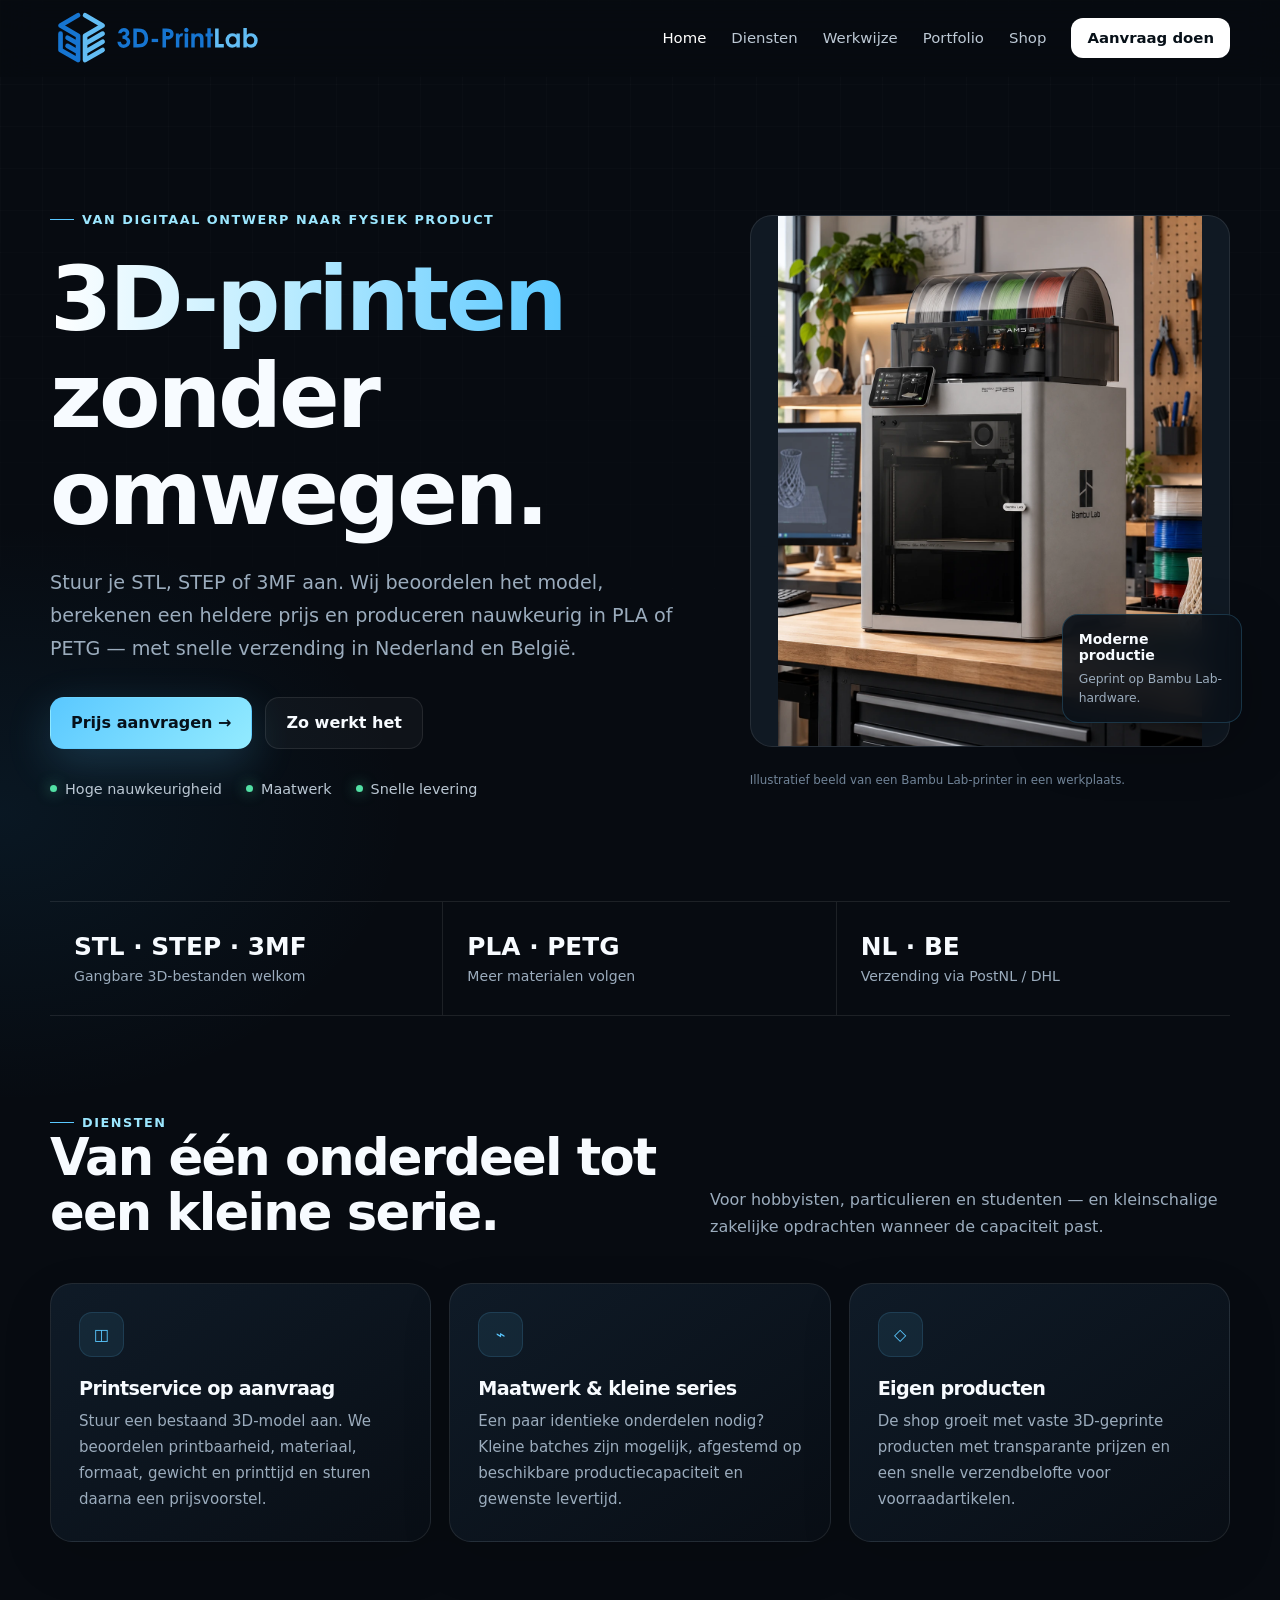
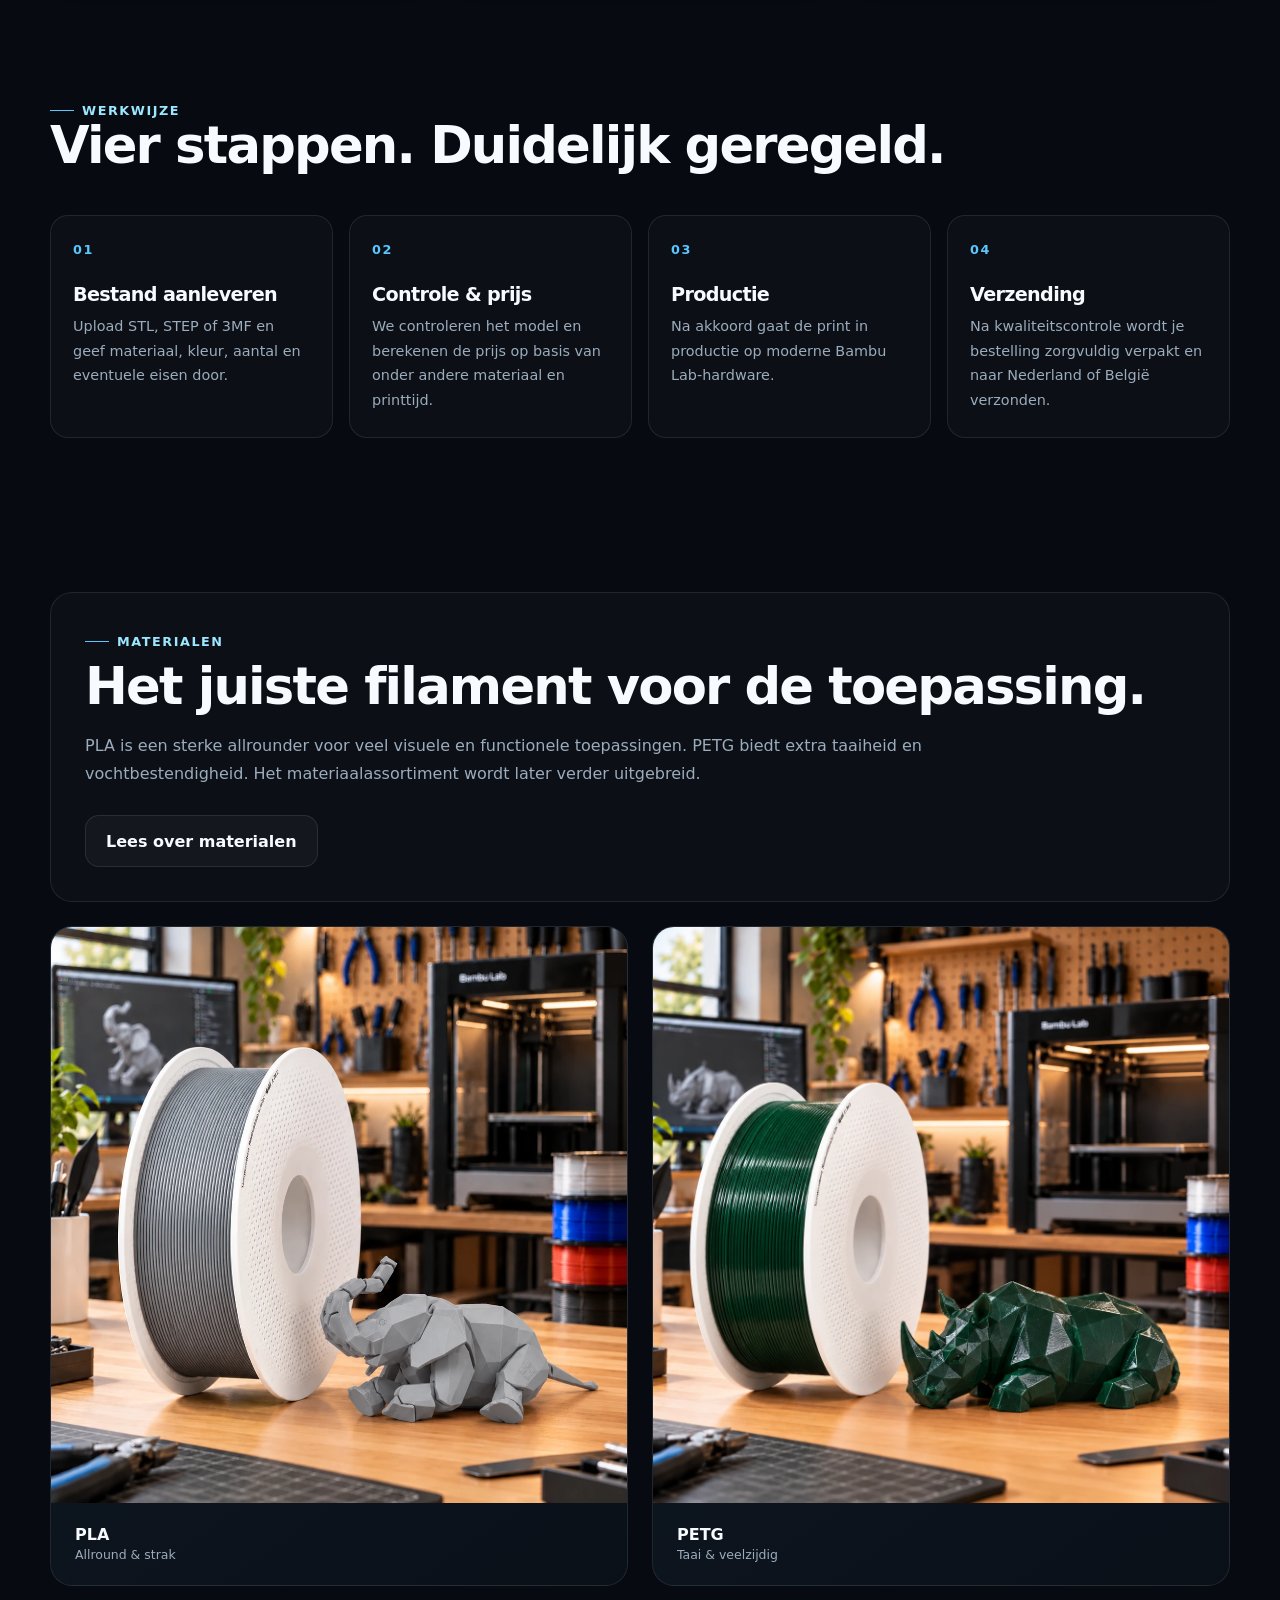
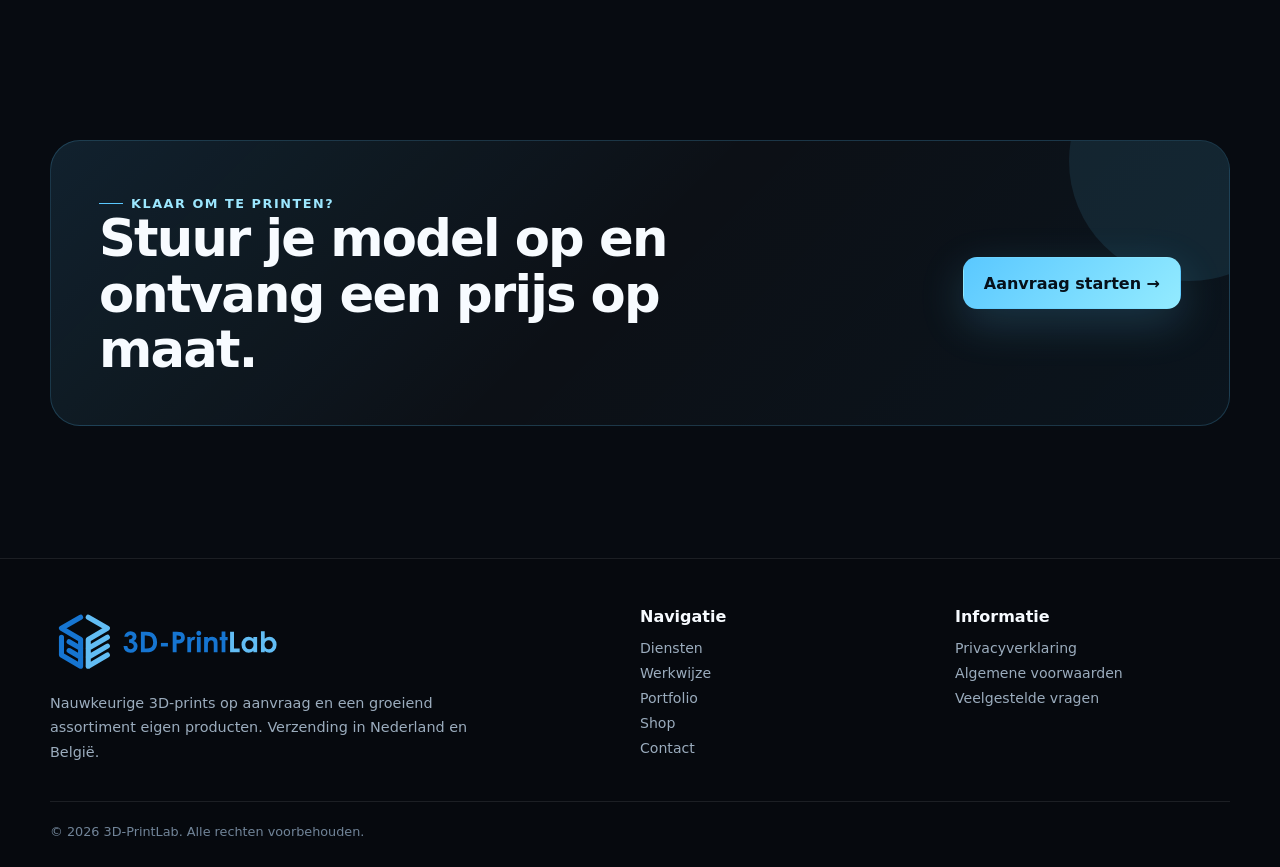
==== commit 7475b996: "Ruim lege socialacties en Shop op en verduidelijk Werkwijze" ====
--- a/index.html
+++ b/index.html
@@ -1 +1 @@
-<!doctype html><html lang="nl"><head><meta charset="utf-8"><meta name="viewport" content="width=device-width,initial-scale=1"><title>3D-PrintLab | 3D printservice op maat</title><meta name="description" content="Nauwkeurige 3D-printservice voor STL, STEP en 3MF. Maatwerk, kleine series en snelle verzending in Nederland en België."><meta name="theme-color" content="#070b11"><meta property="og:title" content="3D-PrintLab | 3D printservice op maat"><meta property="og:description" content="Nauwkeurige 3D-printservice voor STL, STEP en 3MF. Maatwerk, kleine series en snelle verzending in Nederland en België."><meta property="og:type" content="website"><meta property="og:url" content="https://3d-printlab.nl/"><link rel="stylesheet" href="assets/style.css"><link rel="icon" href="assets/branding/03-alleen-logo-transparant.svg" sizes="any" type="image/svg+xml"></head><body><header class="site-header"><div class="container nav"><a class="brand" href="index.html" aria-label="3D-PrintLab home"><img class="brand-logo" src="assets/branding/02-logo-naast-tekst-transparant.svg" alt="3D-PrintLab" width="2280" height="660" decoding="async"></a><button class="menu-btn" aria-label="Menu openen"><svg width="25" height="25" viewBox="0 0 24 24" fill="none"><path d="M4 7h16M4 12h16M4 17h16" stroke="currentColor" stroke-width="1.8" stroke-linecap="round"/></svg></button><nav class="nav-links"><a href="index.html" data-nav="home">Home</a><a href="diensten.html" data-nav="diensten">Diensten</a><a href="werkwijze.html" data-nav="werkwijze">Werkwijze</a><a href="portfolio.html" data-nav="portfolio">Portfolio</a><a href="shop.html" data-nav="shop">Shop</a><a href="contact.html" class="nav-cta" data-nav="contact">Aanvraag doen</a></nav></div></header><main><section class="hero"><div class="container hero-grid"><div class="hero-copy reveal"><span class="eyebrow">Van digitaal ontwerp naar fysiek product</span><h1><span class="gradient-text">3D-printen</span> zonder omwegen.</h1><p class="lead">Stuur je STL, STEP of 3MF aan. Wij beoordelen het model, berekenen een heldere prijs en produceren nauwkeurig in PLA of PETG — met snelle verzending in Nederland en België.</p><div class="actions"><a class="btn btn-primary" href="contact.html">Prijs aanvragen →</a><a class="btn btn-ghost" href="werkwijze.html">Zo werkt het</a></div><div class="hero-points"><span><i class="dot"></i> Hoge nauwkeurigheid</span><span><i class="dot"></i> Maatwerk</span><span><i class="dot"></i> Snelle levering</span></div></div><div class="hero-visual reveal"><div class="glow"></div><figure class="printer-photo"><img src="assets/printer-workshop.webp" alt="Bambu Lab-printer in een werkplaats" width="1122" height="1402" fetchpriority="high"></figure><div class="machine-badge"><strong>Moderne productie</strong><span>Geprint op Bambu Lab-hardware.</span></div><span class="brand-note">Illustratief beeld van een Bambu Lab-printer in een werkplaats.</span></div></div></section><section class="container"><div class="stats reveal"><div class="stat"><strong>STL · STEP · 3MF</strong><span>Gangbare 3D-bestanden welkom</span></div><div class="stat"><strong>PLA · PETG</strong><span>Meer materialen volgen</span></div><div class="stat"><strong>NL · BE</strong><span>Verzending via PostNL / DHL</span></div></div></section><section class="section"><div class="container"><div class="section-head reveal"><div><span class="eyebrow">Diensten</span><h2>Van één onderdeel tot een kleine serie.</h2></div><p>Voor hobbyisten, particulieren en studenten — en kleinschalige zakelijke opdrachten wanneer de capaciteit past.</p></div><div class="cards"><article class="card reveal"><div class="icon">◫</div><h3>Printservice op aanvraag</h3><p>Stuur een bestaand 3D-model aan. We beoordelen printbaarheid, materiaal, formaat, gewicht en printtijd en sturen daarna een prijsvoorstel.</p></article><article class="card reveal"><div class="icon">⌁</div><h3>Maatwerk & kleine series</h3><p>Een paar identieke onderdelen nodig? Kleine batches zijn mogelijk, afgestemd op beschikbare productiecapaciteit en gewenste levertijd.</p></article><article class="card reveal"><div class="icon">◇</div><h3>Eigen producten</h3><p>De shop groeit met vaste 3D-geprinte producten met transparante prijzen en een snelle verzendbelofte voor voorraadartikelen.</p></article></div></div></section><section class="section compact"><div class="container"><div class="section-head reveal"><div><span class="eyebrow">Werkwijze</span><h2>Vier stappen. Duidelijk geregeld.</h2></div></div><div class="steps"><div class="step reveal"><h3>Bestand aanleveren</h3><p>Upload STL, STEP of 3MF en geef materiaal, kleur, aantal en eventuele eisen door.</p></div><div class="step reveal"><h3>Controle & prijs</h3><p>We controleren het model en berekenen de prijs op basis van onder andere materiaal en printtijd.</p></div><div class="step reveal"><h3>Productie</h3><p>Na akkoord gaat de print in productie op moderne Bambu Lab-hardware.</p></div><div class="step reveal"><h3>Verzending</h3><p>Na kwaliteitscontrole wordt je bestelling zorgvuldig verpakt en naar Nederland of België verzonden.</p></div></div></div></section><section class="section"><div class="container material-stage"><div class="material-copy reveal"><span class="eyebrow">Materialen</span><h2>Het juiste filament voor de toepassing.</h2><p>PLA is een sterke allrounder voor veel visuele en functionele toepassingen. PETG biedt extra taaiheid en vochtbestendigheid. Het materiaalassortiment wordt later verder uitgebreid.</p><div class="actions" style="margin-top:28px"><a class="btn btn-ghost" href="diensten.html#materialen">Lees over materialen</a></div></div><div class="spools reveal"><div class="spool" style="--spool:#58c7ff"><img class="filament-photo" src="assets/pla-workshop.webp" alt="Grijze PLA-filamentrol met een geprinte olifant in een werkplaats" width="1148" height="1370" loading="lazy"><div class="spool-label"><strong>PLA</strong><span>Allround & strak</span></div></div><div class="spool" style="--spool:#f3f6fa"><img class="filament-photo" src="assets/petg-workshop.webp" alt="Donkergroene PETG-filamentrol met een geprinte neushoorn in een werkplaats" width="1312" height="1199" loading="lazy"><div class="spool-label"><strong>PETG</strong><span>Taai & veelzijdig</span></div></div></div></div></section><section class="section compact"><div class="container cta reveal"><div><span class="eyebrow">Klaar om te printen?</span><h2>Stuur je model op en ontvang een prijs op maat.</h2></div><div class="actions"><a class="btn btn-primary" href="contact.html">Aanvraag starten →</a></div></div></section></main><footer><div class="container"><div class="footer-grid"><div class="footer-brand"><a class="brand" href="index.html"><img class="brand-logo" src="assets/branding/02-logo-naast-tekst-transparant.svg" alt="3D-PrintLab" width="2280" height="660" decoding="async"></a><p>Nauwkeurige 3D-prints op aanvraag en een groeiend assortiment eigen producten. Verzending in Nederland en België.</p></div><div class="footer-col"><strong>Navigatie</strong><a href="diensten.html">Diensten</a><a href="werkwijze.html">Werkwijze</a><a href="portfolio.html">Portfolio</a><a href="shop.html">Shop</a><a href="contact.html">Contact</a></div><div class="footer-col"><strong>Informatie</strong><a href="privacy.html">Privacyverklaring</a><a href="voorwaarden.html">Algemene voorwaarden</a><a href="contact.html#faq">Veelgestelde vragen</a></div></div><div class="footer-bottom"><span>© <span data-year></span> 3D-PrintLab. Alle rechten voorbehouden.</span><div class="socials"><a class="social" href="#" title="Instagram — later koppelen">◎</a><a class="social" href="#" title="Marktplaats — later koppelen">M</a><a class="social" href="#" data-whatsapp data-message="Hallo 3D-PrintLab, ik heb een vraag." title="WhatsApp">W</a></div></div></div></footer><script src="assets/app.js"></script><script>document.querySelector('[data-nav="home"]')?.classList.add('active');</script></body></html>+<!doctype html><html lang="nl"><head><meta charset="utf-8"><meta name="viewport" content="width=device-width,initial-scale=1"><title>3D-PrintLab | 3D printservice op maat</title><meta name="description" content="Nauwkeurige 3D-printservice voor STL, STEP en 3MF. Maatwerk, kleine series en snelle verzending in Nederland en België."><meta name="theme-color" content="#070b11"><meta property="og:title" content="3D-PrintLab | 3D printservice op maat"><meta property="og:description" content="Nauwkeurige 3D-printservice voor STL, STEP en 3MF. Maatwerk, kleine series en snelle verzending in Nederland en België."><meta property="og:type" content="website"><meta property="og:url" content="https://3d-printlab.nl/"><link rel="stylesheet" href="assets/style.css"><link rel="icon" href="assets/branding/03-alleen-logo-transparant.svg" sizes="any" type="image/svg+xml"></head><body><header class="site-header"><div class="container nav"><a class="brand" href="index.html" aria-label="3D-PrintLab home"><img class="brand-logo" src="assets/branding/02-logo-naast-tekst-transparant.svg" alt="3D-PrintLab" width="2280" height="660" decoding="async"></a><button class="menu-btn" aria-label="Menu openen"><svg width="25" height="25" viewBox="0 0 24 24" fill="none"><path d="M4 7h16M4 12h16M4 17h16" stroke="currentColor" stroke-width="1.8" stroke-linecap="round"/></svg></button><nav class="nav-links"><a href="index.html" data-nav="home">Home</a><a href="diensten.html" data-nav="diensten">Diensten</a><a href="werkwijze.html" data-nav="werkwijze">Werkwijze</a><a href="portfolio.html" data-nav="portfolio">Portfolio</a><a href="shop.html" data-nav="shop">Shop</a><a href="contact.html" class="nav-cta" data-nav="contact">Aanvraag doen</a></nav></div></header><main><section class="hero"><div class="container hero-grid"><div class="hero-copy reveal"><span class="eyebrow">Van digitaal ontwerp naar fysiek product</span><h1><span class="gradient-text">3D-printen</span> zonder omwegen.</h1><p class="lead">Stuur je STL, STEP of 3MF aan. Wij beoordelen het model, berekenen een heldere prijs en produceren nauwkeurig in PLA of PETG — met snelle verzending in Nederland en België.</p><div class="actions"><a class="btn btn-primary" href="contact.html">Prijs aanvragen →</a><a class="btn btn-ghost" href="werkwijze.html">Zo werkt het</a></div><div class="hero-points"><span><i class="dot"></i> Hoge nauwkeurigheid</span><span><i class="dot"></i> Maatwerk</span><span><i class="dot"></i> Snelle levering</span></div></div><div class="hero-visual reveal"><div class="glow"></div><figure class="printer-photo"><img src="assets/printer-workshop.webp" alt="Bambu Lab-printer in een werkplaats" width="1122" height="1402" fetchpriority="high"></figure><div class="machine-badge"><strong>Moderne productie</strong><span>Geprint op Bambu Lab-hardware.</span></div><span class="brand-note">Illustratief beeld van een Bambu Lab-printer in een werkplaats.</span></div></div></section><section class="container"><div class="stats reveal"><div class="stat"><strong>STL · STEP · 3MF</strong><span>Gangbare 3D-bestanden welkom</span></div><div class="stat"><strong>PLA · PETG</strong><span>Meer materialen volgen</span></div><div class="stat"><strong>NL · BE</strong><span>Verzending via PostNL / DHL</span></div></div></section><section class="section"><div class="container"><div class="section-head reveal"><div><span class="eyebrow">Diensten</span><h2>Van één onderdeel tot een kleine serie.</h2></div><p>Voor hobbyisten, particulieren en studenten — en kleinschalige zakelijke opdrachten wanneer de capaciteit past.</p></div><div class="cards"><article class="card reveal"><div class="icon">◫</div><h3>Printservice op aanvraag</h3><p>Stuur een bestaand 3D-model aan. We beoordelen printbaarheid, materiaal, formaat, gewicht en printtijd en sturen daarna een prijsvoorstel.</p></article><article class="card reveal"><div class="icon">⌁</div><h3>Maatwerk & kleine series</h3><p>Een paar identieke onderdelen nodig? Kleine batches zijn mogelijk, afgestemd op beschikbare productiecapaciteit en gewenste levertijd.</p></article><article class="card reveal"><div class="icon">◇</div><h3>Eigen producten</h3><p>De shop groeit met vaste 3D-geprinte producten met transparante prijzen en een snelle verzendbelofte voor voorraadartikelen.</p></article></div></div></section><section class="section compact"><div class="container"><div class="section-head reveal"><div><span class="eyebrow">Werkwijze</span><h2>Vier stappen. Duidelijk geregeld.</h2></div></div><div class="steps"><div class="step reveal"><h3>Bestand aanleveren</h3><p>Upload STL, STEP of 3MF en geef materiaal, kleur, aantal en eventuele eisen door.</p></div><div class="step reveal"><h3>Controle & prijs</h3><p>We controleren het model en berekenen de prijs op basis van onder andere materiaal en printtijd.</p></div><div class="step reveal"><h3>Productie</h3><p>Na akkoord gaat de print in productie op moderne Bambu Lab-hardware.</p></div><div class="step reveal"><h3>Verzending</h3><p>Na kwaliteitscontrole wordt je bestelling zorgvuldig verpakt en naar Nederland of België verzonden.</p></div></div></div></section><section class="section"><div class="container material-stage"><div class="material-copy reveal"><span class="eyebrow">Materialen</span><h2>Het juiste filament voor de toepassing.</h2><p>PLA is een sterke allrounder voor veel visuele en functionele toepassingen. PETG biedt extra taaiheid en vochtbestendigheid. Het materiaalassortiment wordt later verder uitgebreid.</p><div class="actions" style="margin-top:28px"><a class="btn btn-ghost" href="diensten.html#materialen">Lees over materialen</a></div></div><div class="spools reveal"><div class="spool" style="--spool:#58c7ff"><img class="filament-photo" src="assets/pla-workshop.webp" alt="Grijze PLA-filamentrol met een geprinte olifant in een werkplaats" width="1148" height="1370" loading="lazy"><div class="spool-label"><strong>PLA</strong><span>Allround & strak</span></div></div><div class="spool" style="--spool:#f3f6fa"><img class="filament-photo" src="assets/petg-workshop.webp" alt="Donkergroene PETG-filamentrol met een geprinte neushoorn in een werkplaats" width="1312" height="1199" loading="lazy"><div class="spool-label"><strong>PETG</strong><span>Taai & veelzijdig</span></div></div></div></div></section><section class="section compact"><div class="container cta reveal"><div><span class="eyebrow">Klaar om te printen?</span><h2>Stuur je model op en ontvang een prijs op maat.</h2></div><div class="actions"><a class="btn btn-primary" href="contact.html">Aanvraag starten →</a></div></div></section></main><footer><div class="container"><div class="footer-grid"><div class="footer-brand"><a class="brand" href="index.html"><img class="brand-logo" src="assets/branding/02-logo-naast-tekst-transparant.svg" alt="3D-PrintLab" width="2280" height="660" decoding="async"></a><p>Nauwkeurige 3D-prints op aanvraag en een groeiend assortiment eigen producten. Verzending in Nederland en België.</p></div><div class="footer-col"><strong>Navigatie</strong><a href="diensten.html">Diensten</a><a href="werkwijze.html">Werkwijze</a><a href="portfolio.html">Portfolio</a><a href="shop.html">Shop</a><a href="contact.html">Contact</a></div><div class="footer-col"><strong>Informatie</strong><a href="privacy.html">Privacyverklaring</a><a href="voorwaarden.html">Algemene voorwaarden</a><a href="contact.html#faq">Veelgestelde vragen</a></div></div><div class="footer-bottom"><span>© <span data-year></span> 3D-PrintLab. Alle rechten voorbehouden.</span></div></div></footer><script src="assets/app.js"></script><script>document.querySelector('[data-nav="home"]')?.classList.add('active');</script></body></html>
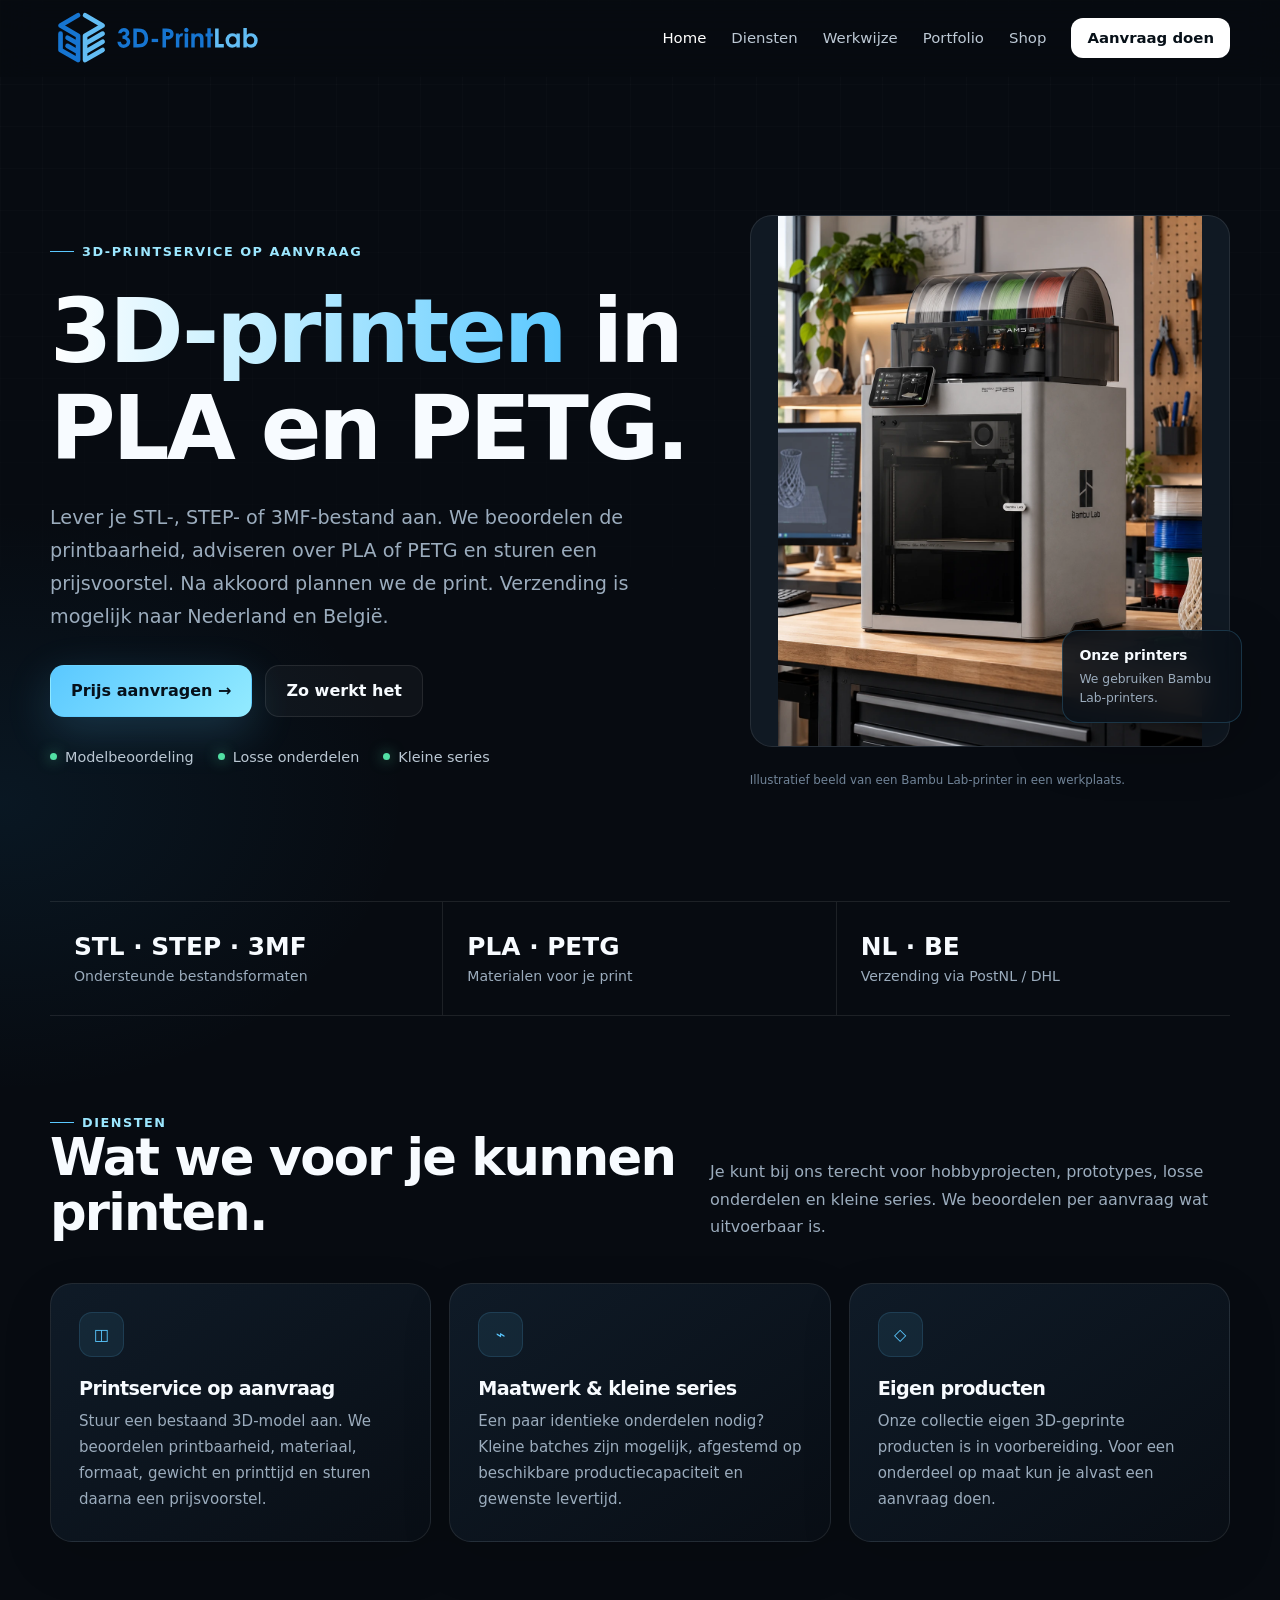
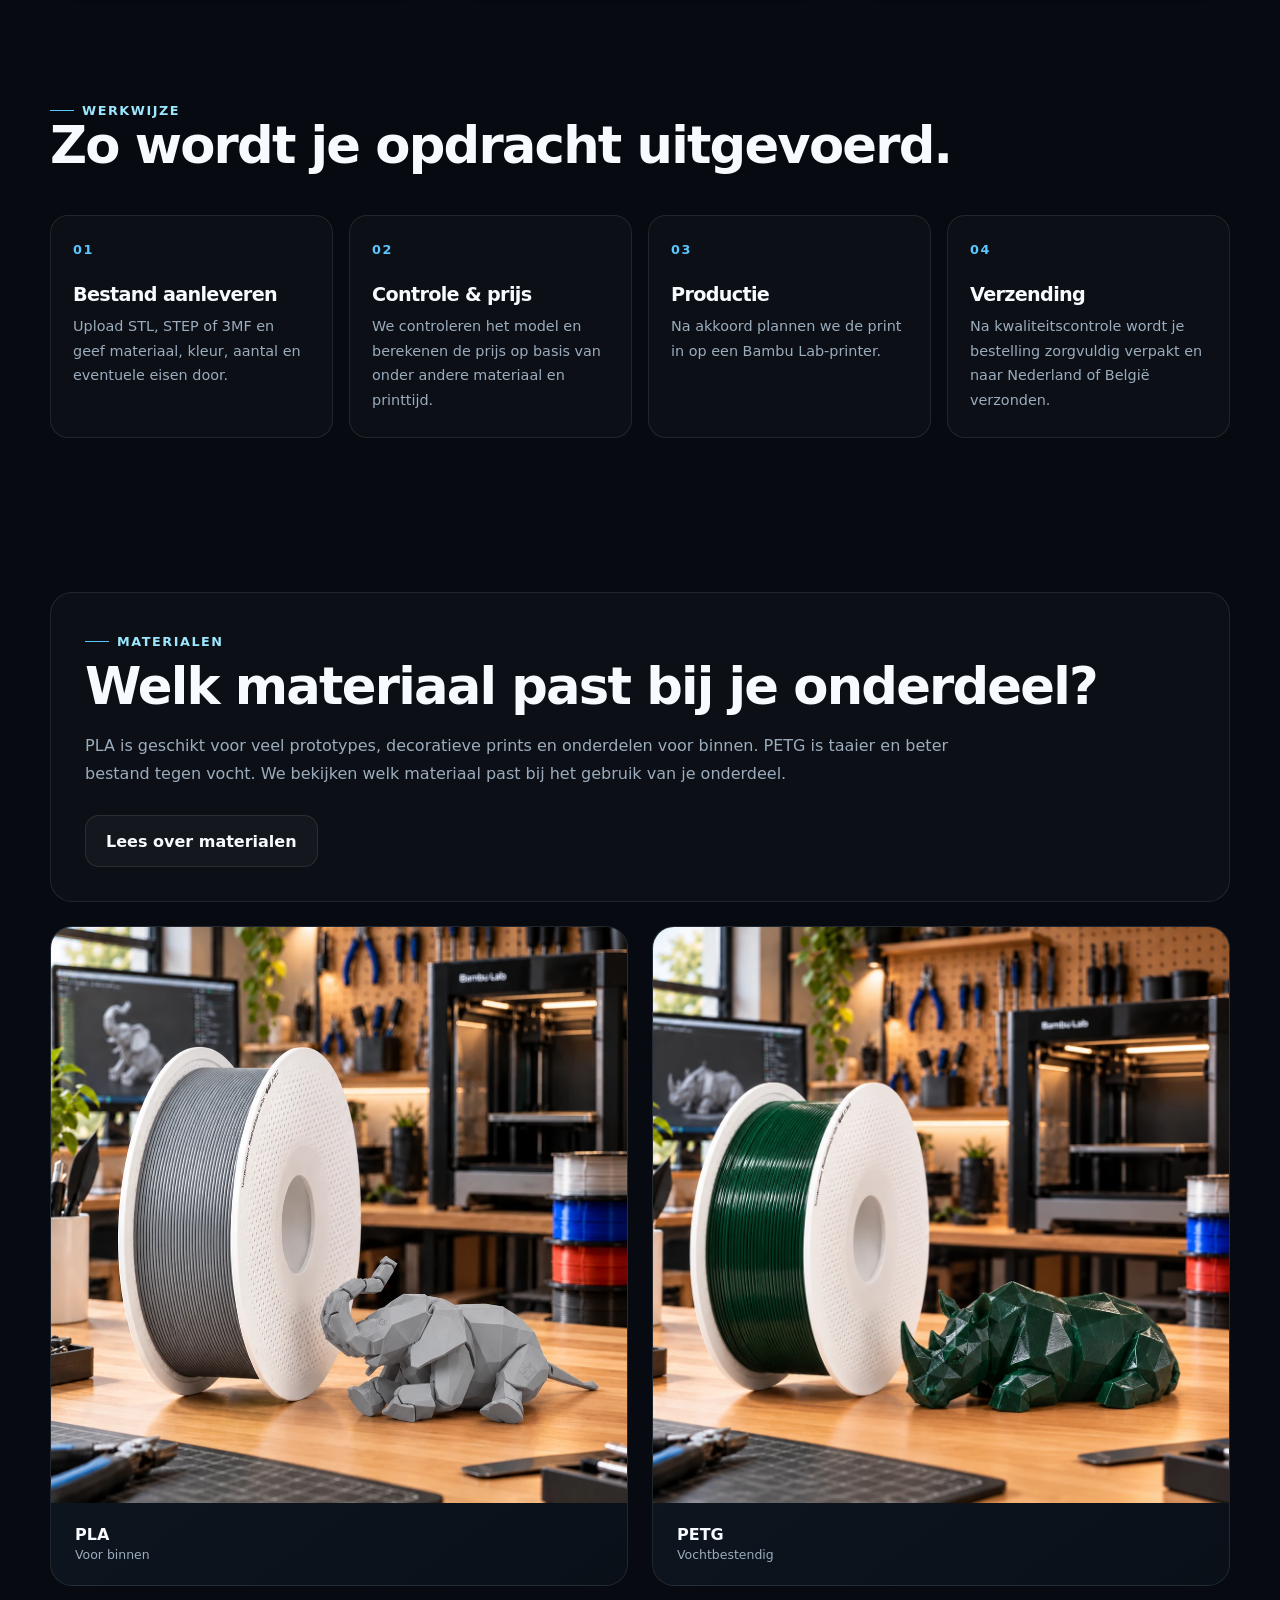
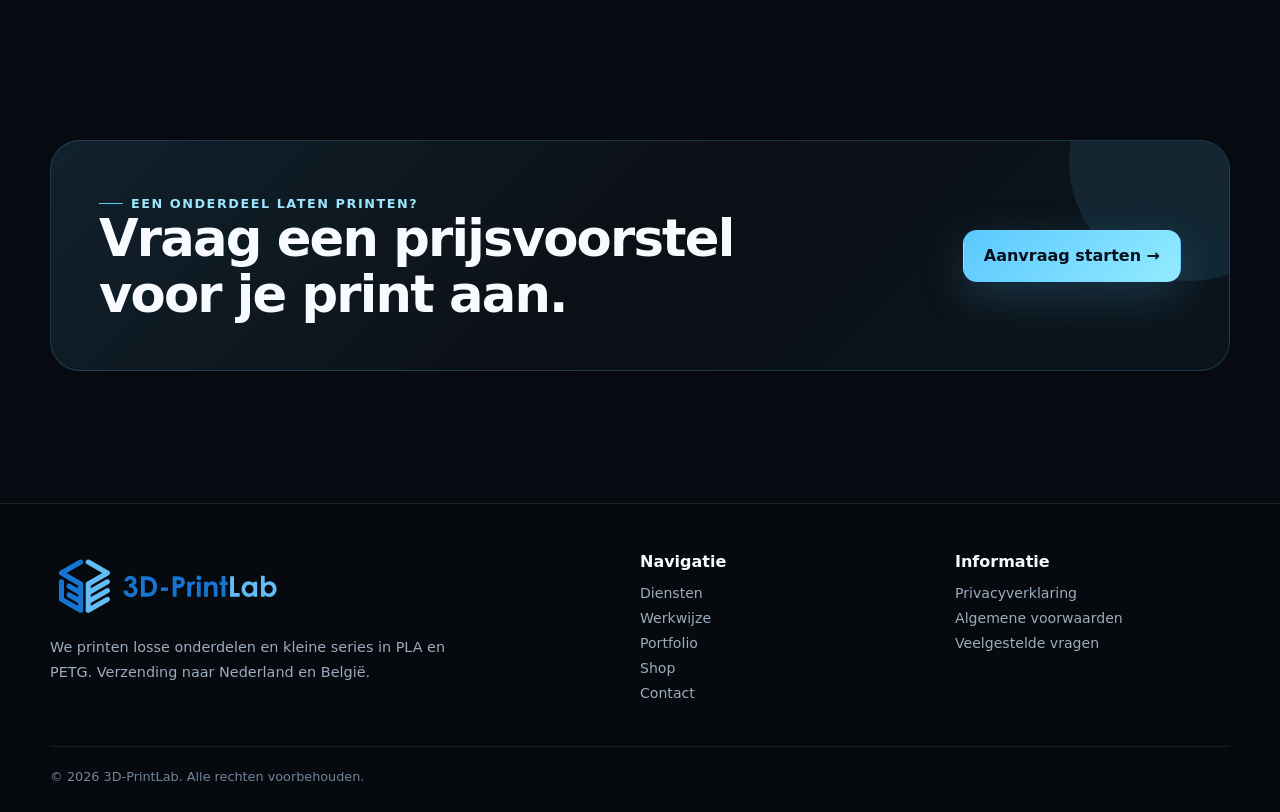
==== commit 81574cef: "Vervang marketingzinnen door concrete Nederlandse websiteteksten" ====
--- a/index.html
+++ b/index.html
@@ -1 +1 @@
-<!doctype html><html lang="nl"><head><meta charset="utf-8"><meta name="viewport" content="width=device-width,initial-scale=1"><title>3D-PrintLab | 3D printservice op maat</title><meta name="description" content="Nauwkeurige 3D-printservice voor STL, STEP en 3MF. Maatwerk, kleine series en snelle verzending in Nederland en België."><meta name="theme-color" content="#070b11"><meta property="og:title" content="3D-PrintLab | 3D printservice op maat"><meta property="og:description" content="Nauwkeurige 3D-printservice voor STL, STEP en 3MF. Maatwerk, kleine series en snelle verzending in Nederland en België."><meta property="og:type" content="website"><meta property="og:url" content="https://3d-printlab.nl/"><link rel="stylesheet" href="assets/style.css"><link rel="icon" href="assets/branding/03-alleen-logo-transparant.svg" sizes="any" type="image/svg+xml"></head><body><header class="site-header"><div class="container nav"><a class="brand" href="index.html" aria-label="3D-PrintLab home"><img class="brand-logo" src="assets/branding/02-logo-naast-tekst-transparant.svg" alt="3D-PrintLab" width="2280" height="660" decoding="async"></a><button class="menu-btn" aria-label="Menu openen"><svg width="25" height="25" viewBox="0 0 24 24" fill="none"><path d="M4 7h16M4 12h16M4 17h16" stroke="currentColor" stroke-width="1.8" stroke-linecap="round"/></svg></button><nav class="nav-links"><a href="index.html" data-nav="home">Home</a><a href="diensten.html" data-nav="diensten">Diensten</a><a href="werkwijze.html" data-nav="werkwijze">Werkwijze</a><a href="portfolio.html" data-nav="portfolio">Portfolio</a><a href="shop.html" data-nav="shop">Shop</a><a href="contact.html" class="nav-cta" data-nav="contact">Aanvraag doen</a></nav></div></header><main><section class="hero"><div class="container hero-grid"><div class="hero-copy reveal"><span class="eyebrow">Van digitaal ontwerp naar fysiek product</span><h1><span class="gradient-text">3D-printen</span> zonder omwegen.</h1><p class="lead">Stuur je STL, STEP of 3MF aan. Wij beoordelen het model, berekenen een heldere prijs en produceren nauwkeurig in PLA of PETG — met snelle verzending in Nederland en België.</p><div class="actions"><a class="btn btn-primary" href="contact.html">Prijs aanvragen →</a><a class="btn btn-ghost" href="werkwijze.html">Zo werkt het</a></div><div class="hero-points"><span><i class="dot"></i> Hoge nauwkeurigheid</span><span><i class="dot"></i> Maatwerk</span><span><i class="dot"></i> Snelle levering</span></div></div><div class="hero-visual reveal"><div class="glow"></div><figure class="printer-photo"><img src="assets/printer-workshop.webp" alt="Bambu Lab-printer in een werkplaats" width="1122" height="1402" fetchpriority="high"></figure><div class="machine-badge"><strong>Moderne productie</strong><span>Geprint op Bambu Lab-hardware.</span></div><span class="brand-note">Illustratief beeld van een Bambu Lab-printer in een werkplaats.</span></div></div></section><section class="container"><div class="stats reveal"><div class="stat"><strong>STL · STEP · 3MF</strong><span>Gangbare 3D-bestanden welkom</span></div><div class="stat"><strong>PLA · PETG</strong><span>Meer materialen volgen</span></div><div class="stat"><strong>NL · BE</strong><span>Verzending via PostNL / DHL</span></div></div></section><section class="section"><div class="container"><div class="section-head reveal"><div><span class="eyebrow">Diensten</span><h2>Van één onderdeel tot een kleine serie.</h2></div><p>Voor hobbyisten, particulieren en studenten — en kleinschalige zakelijke opdrachten wanneer de capaciteit past.</p></div><div class="cards"><article class="card reveal"><div class="icon">◫</div><h3>Printservice op aanvraag</h3><p>Stuur een bestaand 3D-model aan. We beoordelen printbaarheid, materiaal, formaat, gewicht en printtijd en sturen daarna een prijsvoorstel.</p></article><article class="card reveal"><div class="icon">⌁</div><h3>Maatwerk & kleine series</h3><p>Een paar identieke onderdelen nodig? Kleine batches zijn mogelijk, afgestemd op beschikbare productiecapaciteit en gewenste levertijd.</p></article><article class="card reveal"><div class="icon">◇</div><h3>Eigen producten</h3><p>De shop groeit met vaste 3D-geprinte producten met transparante prijzen en een snelle verzendbelofte voor voorraadartikelen.</p></article></div></div></section><section class="section compact"><div class="container"><div class="section-head reveal"><div><span class="eyebrow">Werkwijze</span><h2>Vier stappen. Duidelijk geregeld.</h2></div></div><div class="steps"><div class="step reveal"><h3>Bestand aanleveren</h3><p>Upload STL, STEP of 3MF en geef materiaal, kleur, aantal en eventuele eisen door.</p></div><div class="step reveal"><h3>Controle & prijs</h3><p>We controleren het model en berekenen de prijs op basis van onder andere materiaal en printtijd.</p></div><div class="step reveal"><h3>Productie</h3><p>Na akkoord gaat de print in productie op moderne Bambu Lab-hardware.</p></div><div class="step reveal"><h3>Verzending</h3><p>Na kwaliteitscontrole wordt je bestelling zorgvuldig verpakt en naar Nederland of België verzonden.</p></div></div></div></section><section class="section"><div class="container material-stage"><div class="material-copy reveal"><span class="eyebrow">Materialen</span><h2>Het juiste filament voor de toepassing.</h2><p>PLA is een sterke allrounder voor veel visuele en functionele toepassingen. PETG biedt extra taaiheid en vochtbestendigheid. Het materiaalassortiment wordt later verder uitgebreid.</p><div class="actions" style="margin-top:28px"><a class="btn btn-ghost" href="diensten.html#materialen">Lees over materialen</a></div></div><div class="spools reveal"><div class="spool" style="--spool:#58c7ff"><img class="filament-photo" src="assets/pla-workshop.webp" alt="Grijze PLA-filamentrol met een geprinte olifant in een werkplaats" width="1148" height="1370" loading="lazy"><div class="spool-label"><strong>PLA</strong><span>Allround & strak</span></div></div><div class="spool" style="--spool:#f3f6fa"><img class="filament-photo" src="assets/petg-workshop.webp" alt="Donkergroene PETG-filamentrol met een geprinte neushoorn in een werkplaats" width="1312" height="1199" loading="lazy"><div class="spool-label"><strong>PETG</strong><span>Taai & veelzijdig</span></div></div></div></div></section><section class="section compact"><div class="container cta reveal"><div><span class="eyebrow">Klaar om te printen?</span><h2>Stuur je model op en ontvang een prijs op maat.</h2></div><div class="actions"><a class="btn btn-primary" href="contact.html">Aanvraag starten →</a></div></div></section></main><footer><div class="container"><div class="footer-grid"><div class="footer-brand"><a class="brand" href="index.html"><img class="brand-logo" src="assets/branding/02-logo-naast-tekst-transparant.svg" alt="3D-PrintLab" width="2280" height="660" decoding="async"></a><p>Nauwkeurige 3D-prints op aanvraag en een groeiend assortiment eigen producten. Verzending in Nederland en België.</p></div><div class="footer-col"><strong>Navigatie</strong><a href="diensten.html">Diensten</a><a href="werkwijze.html">Werkwijze</a><a href="portfolio.html">Portfolio</a><a href="shop.html">Shop</a><a href="contact.html">Contact</a></div><div class="footer-col"><strong>Informatie</strong><a href="privacy.html">Privacyverklaring</a><a href="voorwaarden.html">Algemene voorwaarden</a><a href="contact.html#faq">Veelgestelde vragen</a></div></div><div class="footer-bottom"><span>© <span data-year></span> 3D-PrintLab. Alle rechten voorbehouden.</span></div></div></footer><script src="assets/app.js"></script><script>document.querySelector('[data-nav="home"]')?.classList.add('active');</script></body></html>+<!doctype html><html lang="nl"><head><meta charset="utf-8"><meta name="viewport" content="width=device-width,initial-scale=1"><title>3D-PrintLab | 3D printservice op maat</title><meta name="description" content="Nauwkeurige 3D-printservice voor STL, STEP en 3MF. Maatwerk, kleine series en snelle verzending in Nederland en België."><meta name="theme-color" content="#070b11"><meta property="og:title" content="3D-PrintLab | 3D printservice op maat"><meta property="og:description" content="Nauwkeurige 3D-printservice voor STL, STEP en 3MF. Maatwerk, kleine series en snelle verzending in Nederland en België."><meta property="og:type" content="website"><meta property="og:url" content="https://3d-printlab.nl/"><link rel="stylesheet" href="assets/style.css"><link rel="icon" href="assets/branding/03-alleen-logo-transparant.svg" sizes="any" type="image/svg+xml"></head><body><header class="site-header"><div class="container nav"><a class="brand" href="index.html" aria-label="3D-PrintLab home"><img class="brand-logo" src="assets/branding/02-logo-naast-tekst-transparant.svg" alt="3D-PrintLab" width="2280" height="660" decoding="async"></a><button class="menu-btn" aria-label="Menu openen"><svg width="25" height="25" viewBox="0 0 24 24" fill="none"><path d="M4 7h16M4 12h16M4 17h16" stroke="currentColor" stroke-width="1.8" stroke-linecap="round"/></svg></button><nav class="nav-links"><a href="index.html" data-nav="home">Home</a><a href="diensten.html" data-nav="diensten">Diensten</a><a href="werkwijze.html" data-nav="werkwijze">Werkwijze</a><a href="portfolio.html" data-nav="portfolio">Portfolio</a><a href="shop.html" data-nav="shop">Shop</a><a href="contact.html" class="nav-cta" data-nav="contact">Aanvraag doen</a></nav></div></header><main><section class="hero"><div class="container hero-grid"><div class="hero-copy reveal"><span class="eyebrow">3D-printservice op aanvraag</span><h1><span class="gradient-text">3D-printen</span> in PLA en PETG.</h1><p class="lead">Lever je STL-, STEP- of 3MF-bestand aan. We beoordelen de printbaarheid, adviseren over PLA of PETG en sturen een prijsvoorstel. Na akkoord plannen we de print. Verzending is mogelijk naar Nederland en België.</p><div class="actions"><a class="btn btn-primary" href="contact.html">Prijs aanvragen →</a><a class="btn btn-ghost" href="werkwijze.html">Zo werkt het</a></div><div class="hero-points"><span><i class="dot"></i> Modelbeoordeling</span><span><i class="dot"></i> Losse onderdelen</span><span><i class="dot"></i> Kleine series</span></div></div><div class="hero-visual reveal"><div class="glow"></div><figure class="printer-photo"><img src="assets/printer-workshop.webp" alt="Bambu Lab-printer in een werkplaats" width="1122" height="1402" fetchpriority="high"></figure><div class="machine-badge"><strong>Onze printers</strong><span>We gebruiken Bambu Lab-printers.</span></div><span class="brand-note">Illustratief beeld van een Bambu Lab-printer in een werkplaats.</span></div></div></section><section class="container"><div class="stats reveal"><div class="stat"><strong>STL · STEP · 3MF</strong><span>Ondersteunde bestandsformaten</span></div><div class="stat"><strong>PLA · PETG</strong><span>Materialen voor je print</span></div><div class="stat"><strong>NL · BE</strong><span>Verzending via PostNL / DHL</span></div></div></section><section class="section"><div class="container"><div class="section-head reveal"><div><span class="eyebrow">Diensten</span><h2>Wat we voor je kunnen printen.</h2></div><p>Je kunt bij ons terecht voor hobbyprojecten, prototypes, losse onderdelen en kleine series. We beoordelen per aanvraag wat uitvoerbaar is.</p></div><div class="cards"><article class="card reveal"><div class="icon">◫</div><h3>Printservice op aanvraag</h3><p>Stuur een bestaand 3D-model aan. We beoordelen printbaarheid, materiaal, formaat, gewicht en printtijd en sturen daarna een prijsvoorstel.</p></article><article class="card reveal"><div class="icon">⌁</div><h3>Maatwerk & kleine series</h3><p>Een paar identieke onderdelen nodig? Kleine batches zijn mogelijk, afgestemd op beschikbare productiecapaciteit en gewenste levertijd.</p></article><article class="card reveal"><div class="icon">◇</div><h3>Eigen producten</h3><p>Onze collectie eigen 3D-geprinte producten is in voorbereiding. Voor een onderdeel op maat kun je alvast een aanvraag doen.</p></article></div></div></section><section class="section compact"><div class="container"><div class="section-head reveal"><div><span class="eyebrow">Werkwijze</span><h2>Zo wordt je opdracht uitgevoerd.</h2></div></div><div class="steps"><div class="step reveal"><h3>Bestand aanleveren</h3><p>Upload STL, STEP of 3MF en geef materiaal, kleur, aantal en eventuele eisen door.</p></div><div class="step reveal"><h3>Controle & prijs</h3><p>We controleren het model en berekenen de prijs op basis van onder andere materiaal en printtijd.</p></div><div class="step reveal"><h3>Productie</h3><p>Na akkoord plannen we de print in op een Bambu Lab-printer.</p></div><div class="step reveal"><h3>Verzending</h3><p>Na kwaliteitscontrole wordt je bestelling zorgvuldig verpakt en naar Nederland of België verzonden.</p></div></div></div></section><section class="section"><div class="container material-stage"><div class="material-copy reveal"><span class="eyebrow">Materialen</span><h2>Welk materiaal past bij je onderdeel?</h2><p>PLA is geschikt voor veel prototypes, decoratieve prints en onderdelen voor binnen. PETG is taaier en beter bestand tegen vocht. We bekijken welk materiaal past bij het gebruik van je onderdeel.</p><div class="actions" style="margin-top:28px"><a class="btn btn-ghost" href="diensten.html#materialen">Lees over materialen</a></div></div><div class="spools reveal"><div class="spool" style="--spool:#58c7ff"><img class="filament-photo" src="assets/pla-workshop.webp" alt="Grijze PLA-filamentrol met een geprinte olifant in een werkplaats" width="1148" height="1370" loading="lazy"><div class="spool-label"><strong>PLA</strong><span>Voor binnen</span></div></div><div class="spool" style="--spool:#f3f6fa"><img class="filament-photo" src="assets/petg-workshop.webp" alt="Donkergroene PETG-filamentrol met een geprinte neushoorn in een werkplaats" width="1312" height="1199" loading="lazy"><div class="spool-label"><strong>PETG</strong><span>Vochtbestendig</span></div></div></div></div></section><section class="section compact"><div class="container cta reveal"><div><span class="eyebrow">Een onderdeel laten printen?</span><h2>Vraag een prijsvoorstel voor je print aan.</h2></div><div class="actions"><a class="btn btn-primary" href="contact.html">Aanvraag starten →</a></div></div></section></main><footer><div class="container"><div class="footer-grid"><div class="footer-brand"><a class="brand" href="index.html"><img class="brand-logo" src="assets/branding/02-logo-naast-tekst-transparant.svg" alt="3D-PrintLab" width="2280" height="660" decoding="async"></a><p>We printen losse onderdelen en kleine series in PLA en PETG. Verzending naar Nederland en België.</p></div><div class="footer-col"><strong>Navigatie</strong><a href="diensten.html">Diensten</a><a href="werkwijze.html">Werkwijze</a><a href="portfolio.html">Portfolio</a><a href="shop.html">Shop</a><a href="contact.html">Contact</a></div><div class="footer-col"><strong>Informatie</strong><a href="privacy.html">Privacyverklaring</a><a href="voorwaarden.html">Algemene voorwaarden</a><a href="contact.html#faq">Veelgestelde vragen</a></div></div><div class="footer-bottom"><span>© <span data-year></span> 3D-PrintLab. Alle rechten voorbehouden.</span></div></div></footer><script src="assets/app.js"></script><script>document.querySelector('[data-nav="home"]')?.classList.add('active');</script></body></html>
